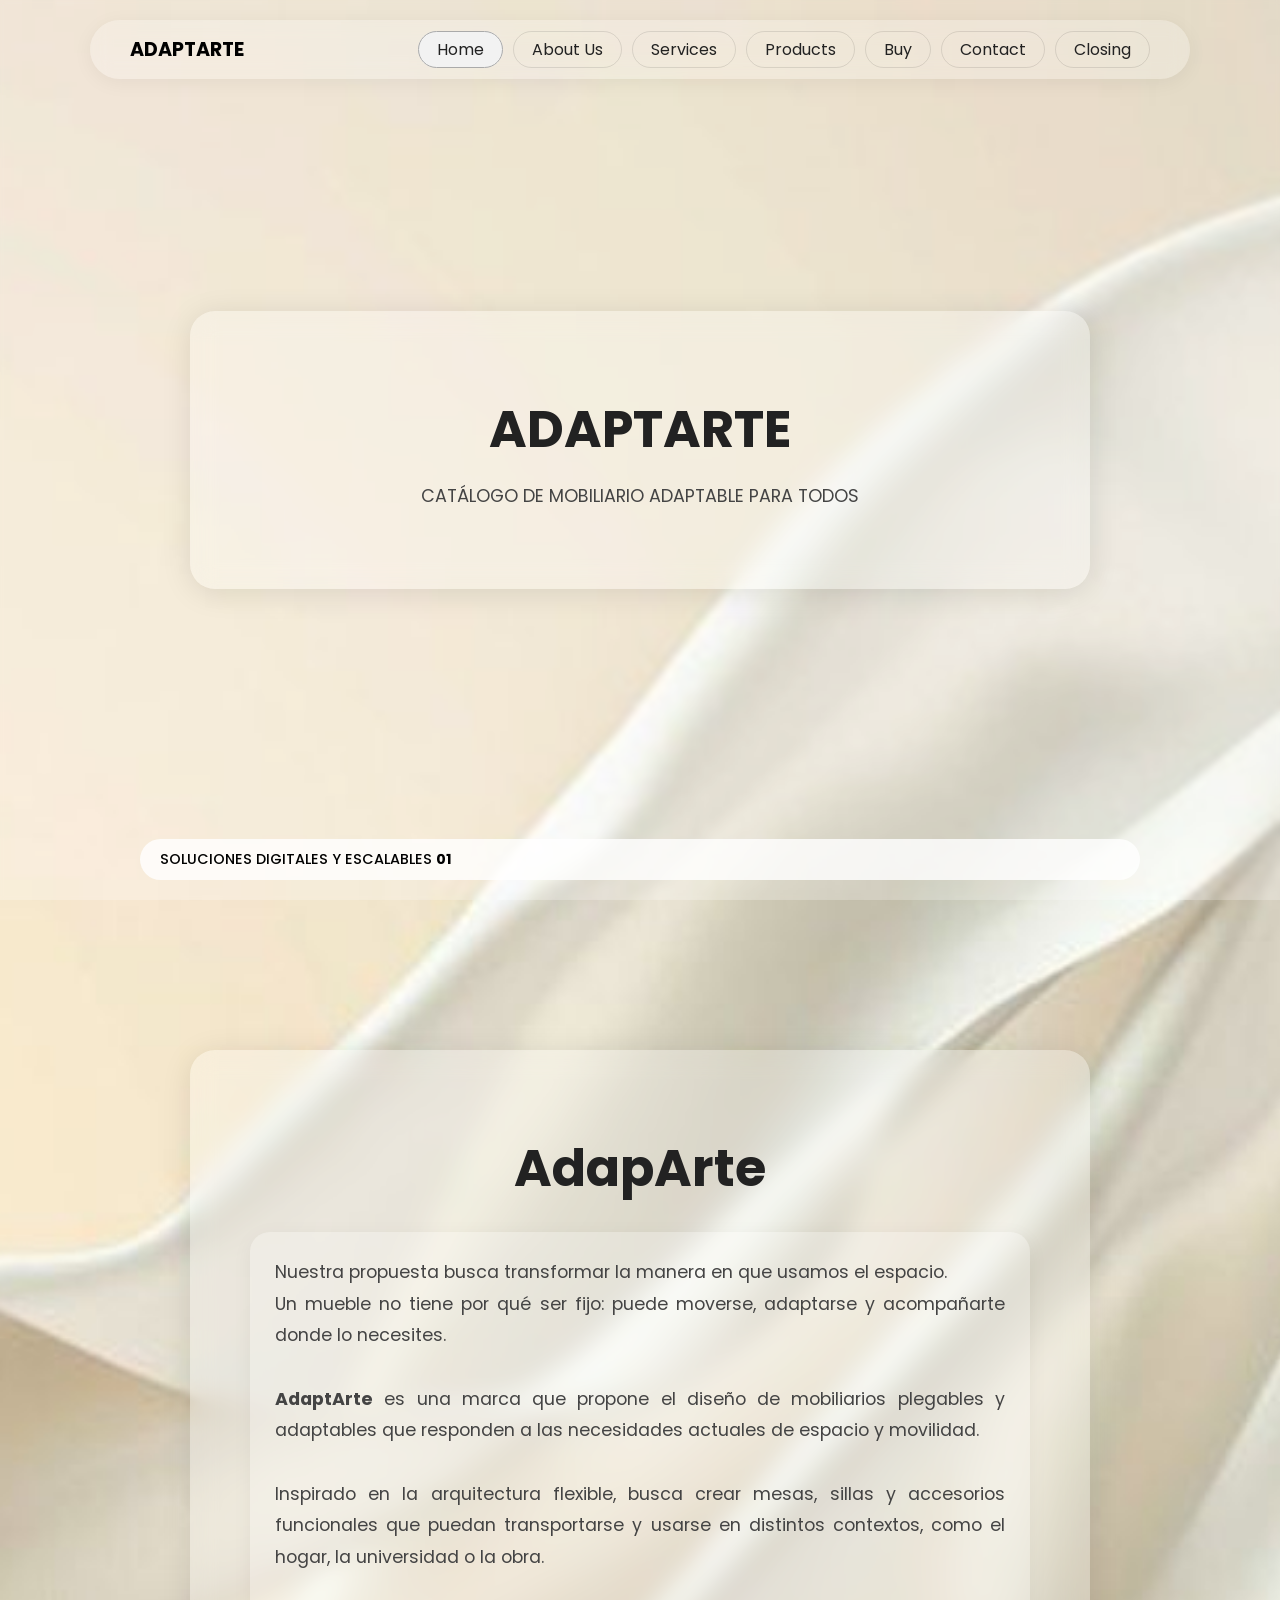
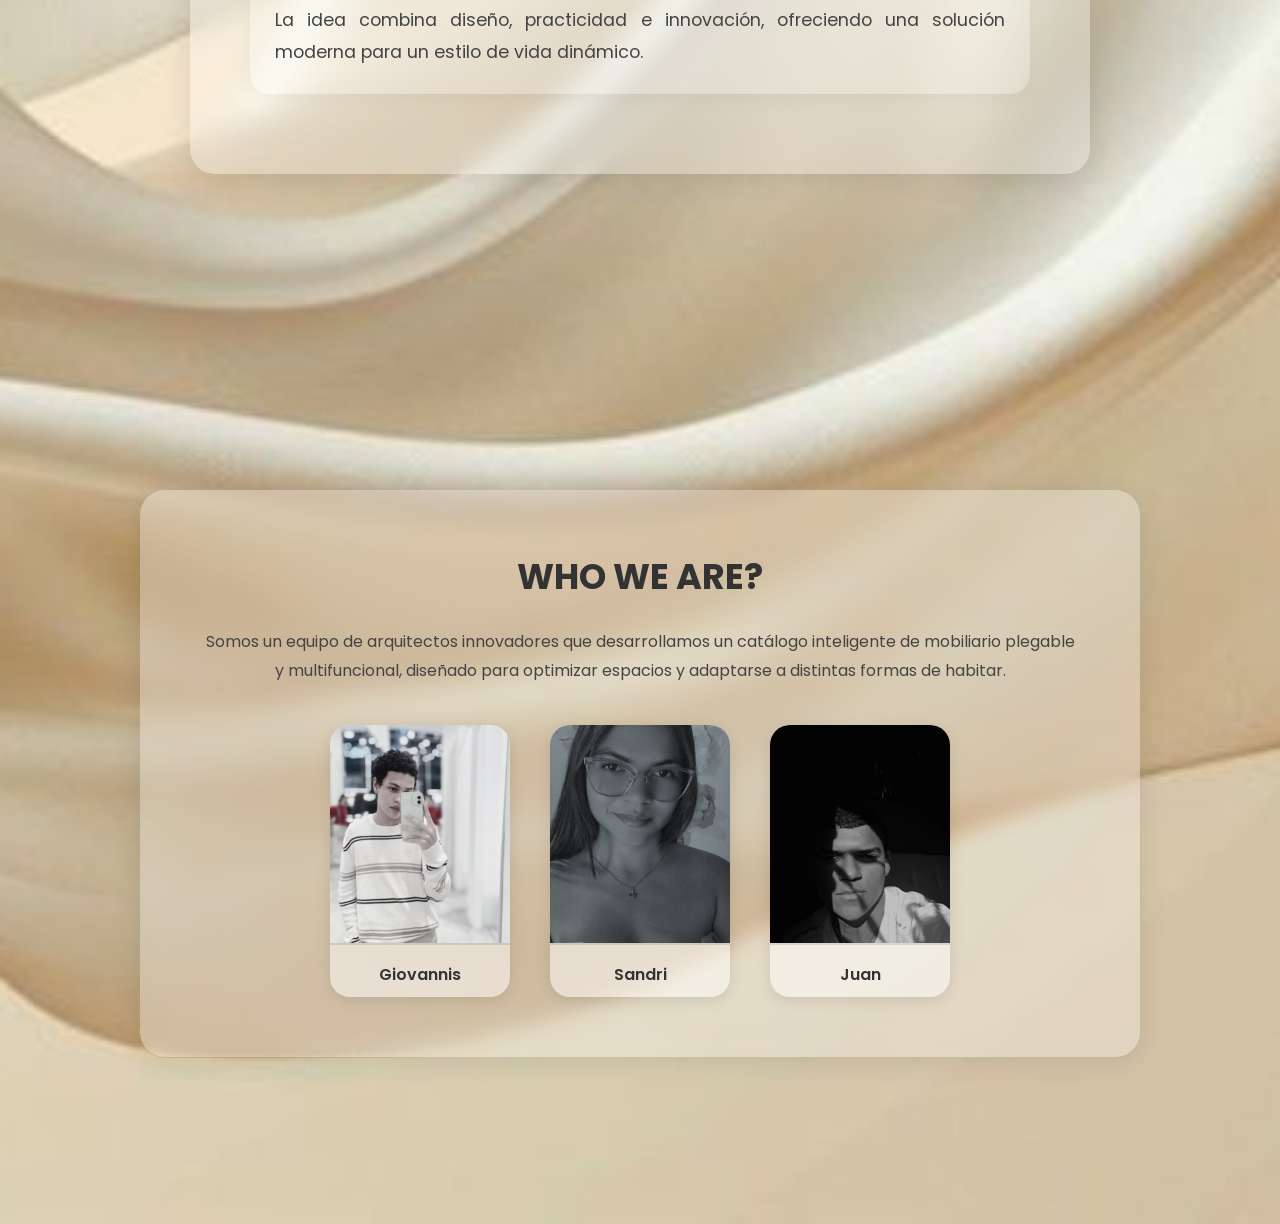
==== index.html @ 30a1c390 "Add files via upload" ====
<!DOCTYPE html>
<html lang="es">
<head>
  <meta charset="UTF-8">
  <meta name="viewport" content="width=device-width, initial-scale=1.0">
  <title>AdaptArte | Catálogo de Mobiliario Adaptable</title>
  <link rel="stylesheet" href="style.css">
</head>
<body>

  <!-- 🔝 NAVBAR -->
  <header class="navbar">
    <div class="logo">ADAPTARTE</div>
    <nav>
      <ul class="nav-links">
        <li><a href="#" class="active">Home</a></li>
        <li><a href="about.html">About Us</a></li>
        <li><a href="services.html">Services</a></li>
        <li><a href="products.html">Products</a></li>
        <li><a href="buy.html">Buy</a></li>
        <li><a href="contact.html">Contact</a></li>
        <li><a href="closing.html">Closing</a></li>
      </ul>
    </nav>
  </header>

  <!-- 🏠 HOME SECTION -->
  <section class="hero">
    <div class="hero-content">
      <h1>ADAPTARTE</h1>
      <p>CATÁLOGO DE MOBILIARIO ADAPTABLE PARA TODOS</p>
    </div>
  </section>

  <!-- 💡 PROPUESTA / DESCRIPCIÓN -->
  <section class="hero hero2">
    <div class="hero-content">
      <h1>AdapArte</h1>
      <p class="subtext">
        Nuestra propuesta busca transformar la manera en que usamos el espacio.<br>
        Un mueble no tiene por qué ser fijo: puede moverse, adaptarse y acompañarte donde lo necesites.<br><br>
        <strong>AdaptArte</strong> es una marca que propone el diseño de mobiliarios plegables y adaptables que responden a las necesidades actuales de espacio y movilidad.<br><br>
        Inspirado en la arquitectura flexible, busca crear mesas, sillas y accesorios funcionales que puedan transportarse y usarse en distintos contextos, como el hogar, la universidad o la obra.<br><br>
        La idea combina diseño, practicidad e innovación, ofreciendo una solución moderna para un estilo de vida dinámico.
      </p>
    </div>
  </section>

  <!-- 🧑‍💼 ABOUT SECTION -->
  <section class="about">
    <div class="about-container">
      <div class="about-text">
        <h2>WHO WE ARE?</h2>
        <p>
          Somos un equipo de arquitectos innovadores que desarrollamos un catálogo inteligente
          de mobiliario plegable y multifuncional, diseñado para optimizar espacios y adaptarse a
          distintas formas de habitar.
        </p>
      </div>

      <div class="about-team">
        <div class="member">
          <img src="giovannis.jpg" alt="Giovannis">
          <span>Giovannis</span>
        </div>
        <div class="member">
          <img src="sandri.jpg" alt="Sandri">
          <span>Sandri</span>
        </div>
        <div class="member">
          <img src="Juan.jpg" alt="Juan">
          <span>Juan</span>
        </div>
      </div>
    </div>
  </section>

  <!-- 🔻 FOOTER -->
  <footer class="footer">
    <p>SOLUCIONES DIGITALES Y ESCALABLES <span>01</span></p>
  </footer>

  <script src="script.js"></script>
</body>
</html>
---- style.css ----
@import url('https://fonts.googleapis.com/css2?family=Poppins:wght@300;400;600;700&display=swap');

* {
  margin: 0;
  padding: 0;
  box-sizing: border-box;
  font-family: 'Poppins', sans-serif;
}

/* --- FONDO GLOBAL --- */
body {
  position: relative;
  min-height: 100vh;
  overflow-x: hidden;
  background: url('fondo.jpg') no-repeat center center/cover;
}

/* --- OVERLAY SUAVE SOBRE EL FONDO --- */
body::before {
  content: "";
  position: fixed;
  top: 0;
  left: 0;
  width: 100%;
  height: 100%;
  background: rgba(255, 255, 255, 0.25);
  backdrop-filter: blur(2px);
  z-index: -1;
}

/* --- NAVBAR FIJA --- */
.navbar {
  position: fixed;
  top: 20px;
  left: 50%;
  transform: translateX(-50%);
  display: flex;
  justify-content: space-between;
  align-items: center;
  background: rgba(255, 255, 255, 0.25);
  backdrop-filter: blur(10px);
  padding: 15px 40px;
  border-radius: 50px;
  box-shadow: 0 4px 20px rgba(0,0,0,0.05);
  width: 90%;
  max-width: 1100px;
  z-index: 1000;
}

.logo {
  font-weight: 700;
  font-size: 1.2rem;
}

.nav-links {
  list-style: none;
  display: flex;
  gap: 10px;
}

.nav-links a {
  text-decoration: none;
  color: #222;
  padding: 6px 18px;
  border-radius: 50px;
  border: 1px solid rgba(0,0,0,0.1);
  transition: 0.3s;
}

.nav-links a:hover,
.nav-links a.active {
  background-color: #f2f2f2;
  border-color: #aaa;
}

/* --- FOOTER FIJO --- */
.footer {
  position: fixed;
  bottom: 20px;
  left: 50%;
  transform: translateX(-50%);
  background: rgba(255, 255, 255, 0.8);
  width: 90%;
  max-width: 1000px;
  padding: 10px 20px;
  border-radius: 50px;
  display: flex;
  justify-content: space-between;
  align-items: center;
  font-weight: 500;
  font-size: 0.9rem;
  z-index: 1000;
}

.footer span {
  font-weight: 700;
}

/* --- HERO SECTION (INICIO) --- */
.hero {
  display: flex;
  justify-content: center;
  align-items: center;
  flex-direction: column;
  min-height: 100vh;
  padding-top: 150px;
  padding-bottom: 150px;
  transition: padding 0.6s ease;
}

.hero.scrolled {
  padding-top: 100px;
  padding-bottom: 80px;
}

.hero-content {
  background: rgba(255, 255, 255, 0.3);
  backdrop-filter: blur(12px);
  border-radius: 25px;
  padding: 80px 60px;
  text-align: center;
  width: 80%;
  max-width: 900px;
  box-shadow: 0 4px 30px rgba(0,0,0,0.1);
  transition: transform 0.6s ease, opacity 0.6s ease;
  opacity: 0;
  transform: translateY(30px);
}

.hero-content.visible {
  opacity: 1;
  transform: translateY(0);
}

.hero-content h1 {
  font-size: 3.2rem;
  color: #222;
  font-weight: 700;
  margin-bottom: 15px;
  transition: font-size 0.6s ease;
}

.hero.scrolled .hero-content h1 {
  font-size: 2.6rem;
}

.hero-content p {
  color: #444;
  font-size: 1.1rem;
}

/* --- TEXTO DE PROPUESTA --- */
.subtext {
  color: #4a4a4a;
  font-weight: 400;
  font-size: 1rem;
  line-height: 1.8;
  margin-top: 25px;
  text-align: justify;
  background: rgba(255, 255, 255, 0.25);
  padding: 25px;
  border-radius: 20px;
  box-shadow: 0 4px 20px rgba(0,0,0,0.05);
  opacity: 0;
  transform: translateY(40px);
  transition: opacity 0.8s ease, transform 0.8s ease;
}

.subtext.visible {
  opacity: 1;
  transform: translateY(0);
}

/* --- ABOUT SECTION --- */
.about {
  min-height: 100vh;
  display: flex;
  justify-content: center;
  align-items: center;
  flex-direction: column;
  padding: 160px 20px;
}

.about-container {
  width: 85%;
  max-width: 1000px;
  background: rgba(255, 255, 255, 0.3);
  backdrop-filter: blur(10px);
  border-radius: 25px;
  padding: 60px;
  box-shadow: 0 4px 30px rgba(0,0,0,0.1);
  text-align: center;
  opacity: 0;
  transform: translateY(40px);
  transition: opacity 0.8s ease, transform 0.8s ease;
}

.about-container.visible {
  opacity: 1;
  transform: translateY(0);
}

.about-text h2 {
  font-size: 2.2rem;
  color: #333;
  font-weight: 700;
  margin-bottom: 25px;
}

.about-text p {
  color: #444;
  line-height: 1.8;
  margin-bottom: 40px;
}

.about-team {
  display: flex;
  justify-content: center;
  gap: 40px;
  flex-wrap: wrap;
}

.member {
  background: rgba(255, 255, 255, 0.5);
  border-radius: 20px;
  overflow: hidden;
  width: 180px;
  box-shadow: 0 4px 15px rgba(0,0,0,0.1);
  transition: transform 0.4s ease;
}

.member:hover {
  transform: translateY(-8px);
}

.member img {
  width: 100%;
  height: 220px;
  object-fit: cover;
  border-bottom: 2px solid rgba(0,0,0,0.1);
}

.member span {
  display: block;
  padding: 10px;
  font-weight: 600;
  color: #333;
}


/* --- MISSION & VISION SECTION --- */
.mission-vision {
  min-height: 100vh;
  display: flex;
  justify-content: center;
  align-items: center;
  padding: 150px 20px;
}

.mission-vision-container {
  background: rgba(255, 255, 255, 0.3);
  backdrop-filter: blur(12px);
  border-radius: 25px;
  padding: 60px 80px;
  width: 90%;
  max-width: 1100px;
  box-shadow: 0 4px 30px rgba(0, 0, 0, 0.1);
  text-align: center;
  animation: fadeInUp 1s ease forwards;
  opacity: 0;
}

.mission-vision-container h2 {
  font-size: 2.5rem;
  color: #333;
  font-weight: 700;
  margin-bottom: 40px;
}

.mission-vision-content {
  display: flex;
  justify-content: space-between;
  align-items: flex-start;
  gap: 50px;
  text-align: left;
}

.mission, .vision {
  flex: 1;
}

.mission h3, .vision h3 {
  font-size: 1.2rem;
  font-weight: 700;
  margin-bottom: 15px;
  color: #222;
}

.mission p, .vision p {
  color: #444;
  font-size: 0.95rem;
  line-height: 1.8;
}

.divider {
  width: 2px;
  background: rgba(0, 0, 0, 0.1);
  border-radius: 2px;
  height: auto;
}

/* Animación suave al cargar */
@keyframes fadeInUp {
  0% {
    transform: translateY(40px);
    opacity: 0;
  }
  100% {
    transform: translateY(0);
    opacity: 1;
  }
}

/* Adaptable para pantallas pequeñas */
@media (max-width: 850px) {
  .mission-vision-content {
    flex-direction: column;
    gap: 30px;
    text-align: center;
  }
  .divider {
    display: none;
  }
}



/* --- SERVICES SECTION --- */
.services {
  min-height: 100vh;
  display: flex;
  justify-content: center;
  align-items: center;
  padding: 150px 20px;
}

.services-container {
  background: rgba(255, 255, 255, 0.3);
  backdrop-filter: blur(12px);
  border-radius: 25px;
  padding: 60px 80px;
  width: 90%;
  max-width: 1100px;
  box-shadow: 0 4px 30px rgba(0, 0, 0, 0.1);
  text-align: center;
  animation: fadeInUp 1s ease forwards;
  opacity: 0;
}

.services-container h2 {
  font-size: 2.5rem;
  color: #333;
  font-weight: 700;
  margin-bottom: 40px;
}

.services-content {
  display: flex;
  flex-direction: column;
  align-items: center;
  gap: 40px;
}

.service {
  width: 80%;
  max-width: 800px;
  background: rgba(255, 255, 255, 0.4);
  padding: 25px 35px;
  border-radius: 20px;
  box-shadow: 0 4px 20px rgba(0,0,0,0.05);
  transition: transform 0.3s ease, box-shadow 0.3s ease;
}

.service:hover {
  transform: translateY(-8px);
  box-shadow: 0 6px 25px rgba(0,0,0,0.08);
}

.service h3 {
  color: #222;
  font-weight: 700;
  font-size: 1.1rem;
  margin-bottom: 10px;
}

.service p {
  color: #444;
  font-size: 0.95rem;
  line-height: 1.8;
}

/* Reutilizamos animación */
@keyframes fadeInUp {
  0% {
    transform: translateY(40px);
    opacity: 0;
  }
  100% {
    transform: translateY(0);
    opacity: 1;
  }
}

/* --- PRODUCTOS / CARRUSEL --- */
.products {
  min-height: 100vh;
  display: flex;
  justify-content: center;
  align-items: center;
  padding: 150px 20px;
}

.products-container {
  background: rgba(255, 255, 255, 0.3);
  backdrop-filter: blur(12px);
  border-radius: 25px;
  padding: 60px 50px;
  width: 90%;
  max-width: 1150px;
  text-align: center;
  box-shadow: 0 4px 30px rgba(0,0,0,0.1);
}

.products-container h2 {
  font-size: 2.4rem;
  font-weight: 700;
  color: #333;
  margin-bottom: 40px;
}

/* --- Carrusel --- */
.carousel {
  position: relative;
  display: flex;
  align-items: center;
  overflow: hidden;
}

.carousel-track {
  display: flex;
  gap: 25px;
  overflow-x: auto;
  scroll-behavior: smooth;
}

.product-card {
  background: rgba(255, 255, 255, 0.4);
  border-radius: 20px;
  box-shadow: 0 4px 20px rgba(0,0,0,0.05);
  padding: 20px;
  min-width: 250px;
  flex: 0 0 250px;
  transition: transform 0.3s ease;
}

.product-card:hover {
  transform: translateY(-8px);
}

.product-card img {
  width: 100%;
  height: 200px;
  object-fit: cover;
  border-radius: 15px;
  margin-bottom: 15px;
}

.product-card h3 {
  font-size: 1.1rem;
  font-weight: 700;
  color: #222;
  margin-bottom: 5px;
}

.product-card .price {
  color: #444;
  font-size: 0.95rem;
}

.product-card .price span {
  text-decoration: line-through;
  margin-left: 8px;
  color: #777;
}

.product-card .btn {
  display: inline-block;
  margin-top: 10px;
  font-size: 0.9rem;
  background: #fff;
  border-radius: 20px;
  padding: 6px 18px;
  text-decoration: none;
  color: #333;
  border: 1px solid #ccc;
  transition: 0.3s;
}

.product-card .btn:hover {
  background: #f2f2f2;
}

.options {
  display: flex;
  justify-content: center;
  gap: 10px;
  margin-top: 10px;
}

.options button {
  border: none;
  background: #fff;
  border-radius: 20px;
  padding: 5px 15px;
  cursor: pointer;
  font-size: 0.8rem;
  transition: 0.3s;
}

.options button:hover {
  background: #f2f2f2;
}

/* Flechas */
.arrow {
  position: absolute;
  top: 50%;
  transform: translateY(-50%);
  background: rgba(255, 255, 255, 0.7);
  border: none;
  font-size: 2rem;
  cursor: pointer;
  border-radius: 50%;
  width: 45px;
  height: 45px;
  transition: 0.3s;
  z-index: 10;
}

.arrow:hover {
  background: rgba(255, 255, 255, 0.9);
}

.left {
  left: -10px;
}

.right {
  right: -10px;
}
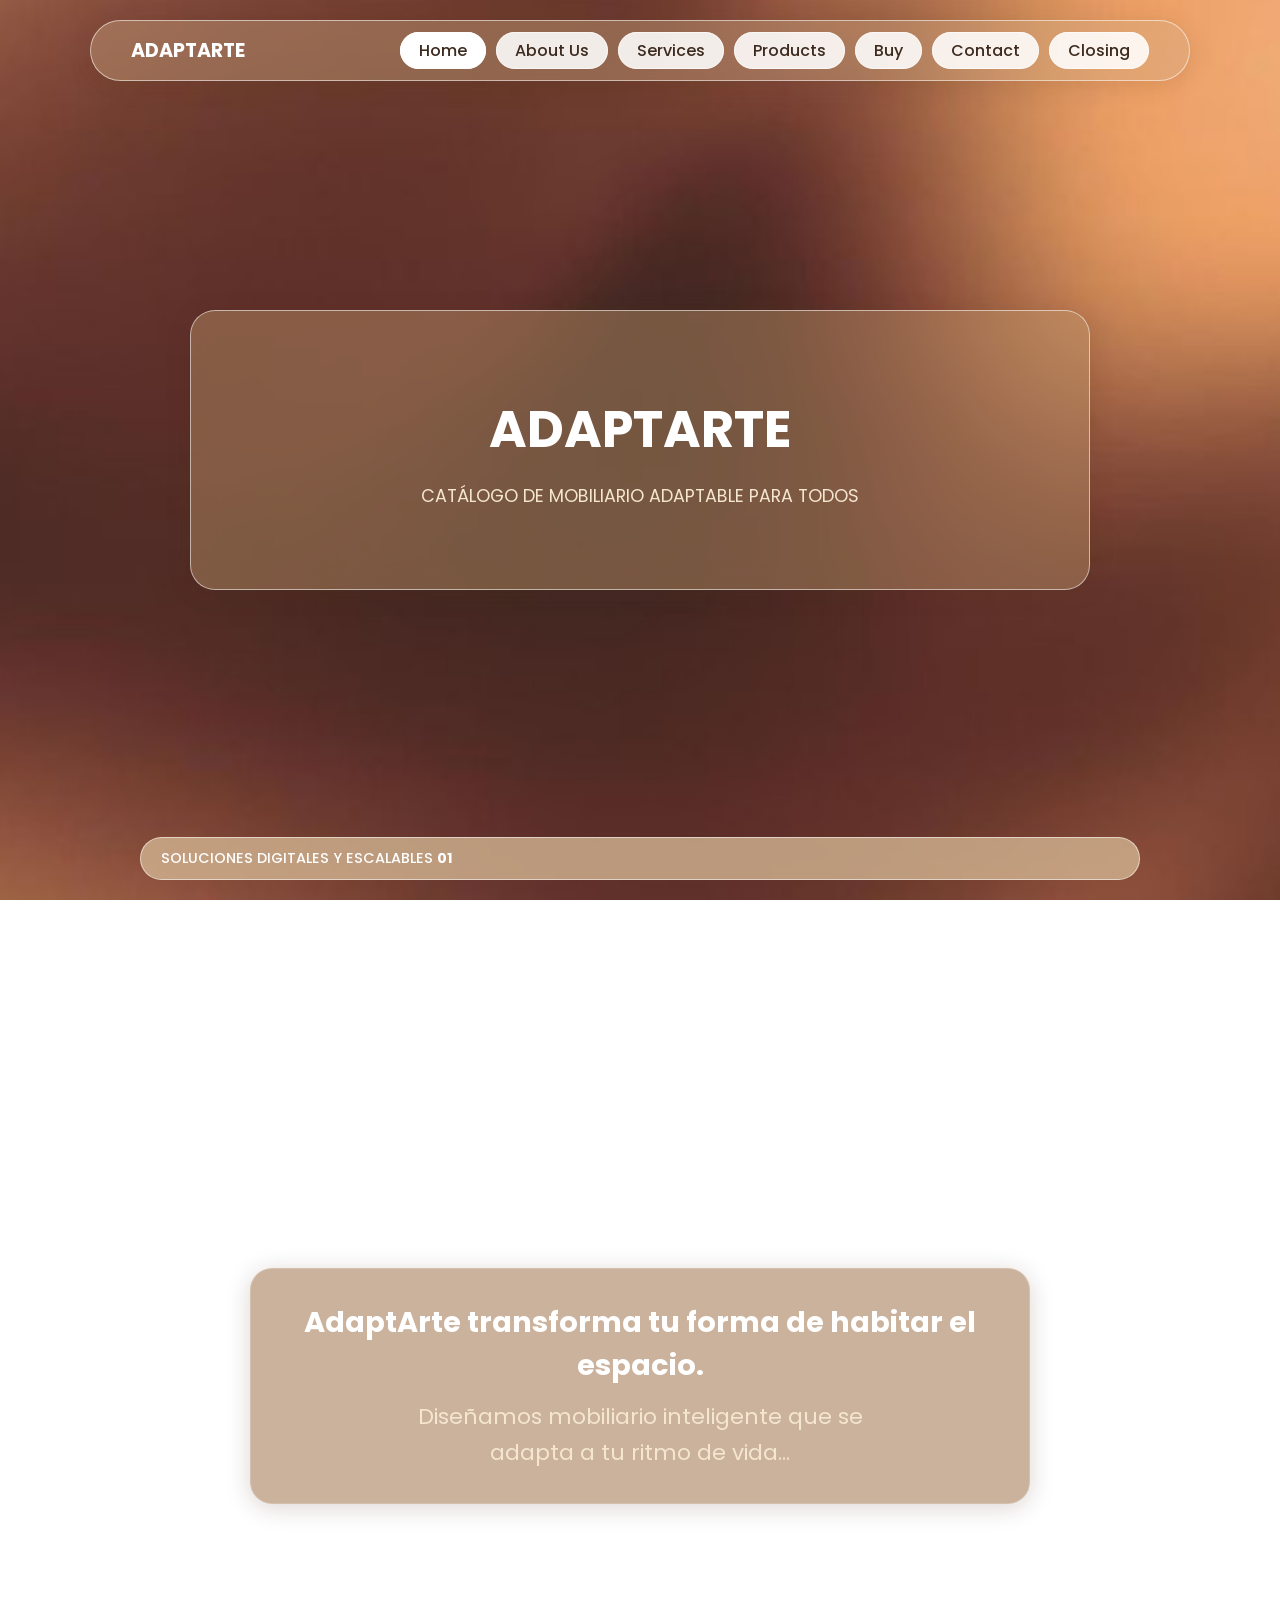
==== commit e144978d: "feat: nueva paleta de colores, carrito, checkout con envío, confirmación dinámica, 6 productos nuevo" ====
--- a/index.html
+++ b/index.html
@@ -1,85 +1,117 @@
-<!DOCTYPE html>
-<html lang="es">
-<head>
-  <meta charset="UTF-8">
-  <meta name="viewport" content="width=device-width, initial-scale=1.0">
-  <title>AdaptArte | Catálogo de Mobiliario Adaptable</title>
-  <link rel="stylesheet" href="style.css">
-</head>
-<body>
-
-  <!-- 🔝 NAVBAR -->
-  <header class="navbar">
-    <div class="logo">ADAPTARTE</div>
-    <nav>
-      <ul class="nav-links">
-        <li><a href="#" class="active">Home</a></li>
-        <li><a href="about.html">About Us</a></li>
-        <li><a href="services.html">Services</a></li>
-        <li><a href="products.html">Products</a></li>
-        <li><a href="buy.html">Buy</a></li>
-        <li><a href="contact.html">Contact</a></li>
-        <li><a href="closing.html">Closing</a></li>
-      </ul>
-    </nav>
-  </header>
-
-  <!-- 🏠 HOME SECTION -->
-  <section class="hero">
-    <div class="hero-content">
-      <h1>ADAPTARTE</h1>
-      <p>CATÁLOGO DE MOBILIARIO ADAPTABLE PARA TODOS</p>
-    </div>
-  </section>
-
-  <!-- 💡 PROPUESTA / DESCRIPCIÓN -->
-  <section class="hero hero2">
-    <div class="hero-content">
-      <h1>AdapArte</h1>
-      <p class="subtext">
-        Nuestra propuesta busca transformar la manera en que usamos el espacio.<br>
-        Un mueble no tiene por qué ser fijo: puede moverse, adaptarse y acompañarte donde lo necesites.<br><br>
-        <strong>AdaptArte</strong> es una marca que propone el diseño de mobiliarios plegables y adaptables que responden a las necesidades actuales de espacio y movilidad.<br><br>
-        Inspirado en la arquitectura flexible, busca crear mesas, sillas y accesorios funcionales que puedan transportarse y usarse en distintos contextos, como el hogar, la universidad o la obra.<br><br>
-        La idea combina diseño, practicidad e innovación, ofreciendo una solución moderna para un estilo de vida dinámico.
-      </p>
-    </div>
-  </section>
-
-  <!-- 🧑‍💼 ABOUT SECTION -->
-  <section class="about">
-    <div class="about-container">
-      <div class="about-text">
-        <h2>WHO WE ARE?</h2>
-        <p>
-          Somos un equipo de arquitectos innovadores que desarrollamos un catálogo inteligente
-          de mobiliario plegable y multifuncional, diseñado para optimizar espacios y adaptarse a
-          distintas formas de habitar.
-        </p>
-      </div>
-
-      <div class="about-team">
-        <div class="member">
-          <img src="giovannis.jpg" alt="Giovannis">
-          <span>Giovannis</span>
-        </div>
-        <div class="member">
-          <img src="sandri.jpg" alt="Sandri">
-          <span>Sandri</span>
-        </div>
-        <div class="member">
-          <img src="Juan.jpg" alt="Juan">
-          <span>Juan</span>
-        </div>
-      </div>
-    </div>
-  </section>
-
-  <!-- 🔻 FOOTER -->
-  <footer class="footer">
-    <p>SOLUCIONES DIGITALES Y ESCALABLES <span>01</span></p>
-  </footer>
-
-  <script src="script.js"></script>
-</body>
-</html>
+<!DOCTYPE html>
+<html lang="es">
+<head>
+  <meta charset="UTF-8">
+  <meta name="viewport" content="width=device-width, initial-scale=1.0">
+  <title>AdaptArte | Catálogo de Mobiliario Adaptable</title>
+  <link rel="stylesheet" href="style.css">
+  <style>
+    /* ------ Sección descriptiva en index ------ */
+    .home-desc-section {
+      min-height: 100vh;
+      padding: 100px 6% 120px;
+      display: flex;
+      flex-direction: column;
+      justify-content: center;
+      gap: 28px;
+    }
+
+    .home-title-row {
+      display: flex;
+      justify-content: space-between;
+      align-items: flex-end;
+      max-width: 780px;
+      margin: 0 auto;
+      width: 100%;
+    }
+
+    .home-title-row h1 {
+      font-size: 4rem;
+      font-weight: 700;
+      color: #ffffff;
+      line-height: 1;
+      letter-spacing: -0.5px;
+    }
+
+    .home-page-num {
+      font-size: 0.9rem;
+      font-weight: 500;
+      color: rgba(255,255,255,0.75);
+      letter-spacing: 0.08em;
+    }
+
+    .home-desc-card {
+      background: rgba(160, 115, 75, 0.55);
+      backdrop-filter: blur(14px);
+      border-radius: 22px;
+      padding: 32px 48px;
+      max-width: 780px;
+      margin: 0 auto;
+      width: 100%;
+      box-shadow: 0 4px 25px rgba(60,30,10,0.18);
+      border: 1px solid rgba(255,255,255,0.18);
+    }
+
+    .home-desc-card .lead {
+      font-size: 1.8rem;
+      font-weight: 700;
+      color: #ffffff;
+      text-align: center;
+      margin-bottom: 12px;
+    }
+
+    .home-desc-card .sub {
+      font-size: 1.35rem;
+      font-weight: 400;
+      color: #f5e6d0;
+      text-align: center;
+      line-height: 1.65;
+    }
+  </style>
+</head>
+<body>
+
+  <!-- NAVBAR -->
+  <header class="navbar">
+    <div class="logo">ADAPTARTE</div>
+    <nav>
+      <ul class="nav-links">
+        <li><a href="#" class="active">Home</a></li>
+        <li><a href="about.html">About Us</a></li>
+        <li><a href="services.html">Services</a></li>
+        <li><a href="products.html">Products</a></li>
+        <li><a href="buy.html">Buy</a></li>
+        <li><a href="contact.html">Contact</a></li>
+        <li><a href="closing.html">Closing</a></li>
+      </ul>
+    </nav>
+  </header>
+
+  <!-- 🏠 HOME SECTION -->
+  <section class="hero">
+    <div class="hero-content">
+      <h1>ADAPTARTE</h1>
+      <p>CATÁLOGO DE MOBILIARIO ADAPTABLE PARA TODOS</p>
+    </div>
+  </section>
+
+  <!-- ✨ DESCRIPCIÓN (antes About Us) -->
+  <section class="home-desc-section">
+    <div class="home-title-row">
+      <h1>AdaptArte</h1>
+      <span class="home-page-num">01</span>
+    </div>
+    <div class="home-desc-card">
+      <p class="lead">AdaptArte transforma tu forma de habitar el espacio.</p>
+      <p class="sub">Diseñamos mobiliario inteligente que se<br>adapta a tu ritmo de vida...</p>
+    </div>
+  </section>
+
+  <!-- FOOTER -->
+  <footer class="footer">
+    <p>SOLUCIONES DIGITALES Y ESCALABLES <span>01</span></p>
+  </footer>
+
+  <script src="script.js"></script>
+</body>
+</html>
--- a/style.css
+++ b/style.css
@@ -1,560 +1,682 @@
-@import url('https://fonts.googleapis.com/css2?family=Poppins:wght@300;400;600;700&display=swap');
-
-* {
-  margin: 0;
-  padding: 0;
-  box-sizing: border-box;
-  font-family: 'Poppins', sans-serif;
-}
-
-/* --- FONDO GLOBAL --- */
-body {
-  position: relative;
-  min-height: 100vh;
-  overflow-x: hidden;
-  background: url('fondo.jpg') no-repeat center center/cover;
-}
-
-/* --- OVERLAY SUAVE SOBRE EL FONDO --- */
-body::before {
-  content: "";
-  position: fixed;
-  top: 0;
-  left: 0;
-  width: 100%;
-  height: 100%;
-  background: rgba(255, 255, 255, 0.25);
-  backdrop-filter: blur(2px);
-  z-index: -1;
-}
-
-/* --- NAVBAR FIJA --- */
-.navbar {
-  position: fixed;
-  top: 20px;
-  left: 50%;
-  transform: translateX(-50%);
-  display: flex;
-  justify-content: space-between;
-  align-items: center;
-  background: rgba(255, 255, 255, 0.25);
-  backdrop-filter: blur(10px);
-  padding: 15px 40px;
-  border-radius: 50px;
-  box-shadow: 0 4px 20px rgba(0,0,0,0.05);
-  width: 90%;
-  max-width: 1100px;
-  z-index: 1000;
-}
-
-.logo {
-  font-weight: 700;
-  font-size: 1.2rem;
-}
-
-.nav-links {
-  list-style: none;
-  display: flex;
-  gap: 10px;
-}
-
-.nav-links a {
-  text-decoration: none;
-  color: #222;
-  padding: 6px 18px;
-  border-radius: 50px;
-  border: 1px solid rgba(0,0,0,0.1);
-  transition: 0.3s;
-}
-
-.nav-links a:hover,
-.nav-links a.active {
-  background-color: #f2f2f2;
-  border-color: #aaa;
-}
-
-/* --- FOOTER FIJO --- */
-.footer {
-  position: fixed;
-  bottom: 20px;
-  left: 50%;
-  transform: translateX(-50%);
-  background: rgba(255, 255, 255, 0.8);
-  width: 90%;
-  max-width: 1000px;
-  padding: 10px 20px;
-  border-radius: 50px;
-  display: flex;
-  justify-content: space-between;
-  align-items: center;
-  font-weight: 500;
-  font-size: 0.9rem;
-  z-index: 1000;
-}
-
-.footer span {
-  font-weight: 700;
-}
-
-/* --- HERO SECTION (INICIO) --- */
-.hero {
-  display: flex;
-  justify-content: center;
-  align-items: center;
-  flex-direction: column;
-  min-height: 100vh;
-  padding-top: 150px;
-  padding-bottom: 150px;
-  transition: padding 0.6s ease;
-}
-
-.hero.scrolled {
-  padding-top: 100px;
-  padding-bottom: 80px;
-}
-
-.hero-content {
-  background: rgba(255, 255, 255, 0.3);
-  backdrop-filter: blur(12px);
-  border-radius: 25px;
-  padding: 80px 60px;
-  text-align: center;
-  width: 80%;
-  max-width: 900px;
-  box-shadow: 0 4px 30px rgba(0,0,0,0.1);
-  transition: transform 0.6s ease, opacity 0.6s ease;
-  opacity: 0;
-  transform: translateY(30px);
-}
-
-.hero-content.visible {
-  opacity: 1;
-  transform: translateY(0);
-}
-
-.hero-content h1 {
-  font-size: 3.2rem;
-  color: #222;
-  font-weight: 700;
-  margin-bottom: 15px;
-  transition: font-size 0.6s ease;
-}
-
-.hero.scrolled .hero-content h1 {
-  font-size: 2.6rem;
-}
-
-.hero-content p {
-  color: #444;
-  font-size: 1.1rem;
-}
-
-/* --- TEXTO DE PROPUESTA --- */
-.subtext {
-  color: #4a4a4a;
-  font-weight: 400;
-  font-size: 1rem;
-  line-height: 1.8;
-  margin-top: 25px;
-  text-align: justify;
-  background: rgba(255, 255, 255, 0.25);
-  padding: 25px;
-  border-radius: 20px;
-  box-shadow: 0 4px 20px rgba(0,0,0,0.05);
-  opacity: 0;
-  transform: translateY(40px);
-  transition: opacity 0.8s ease, transform 0.8s ease;
-}
-
-.subtext.visible {
-  opacity: 1;
-  transform: translateY(0);
-}
-
-/* --- ABOUT SECTION --- */
-.about {
-  min-height: 100vh;
-  display: flex;
-  justify-content: center;
-  align-items: center;
-  flex-direction: column;
-  padding: 160px 20px;
-}
-
-.about-container {
-  width: 85%;
-  max-width: 1000px;
-  background: rgba(255, 255, 255, 0.3);
-  backdrop-filter: blur(10px);
-  border-radius: 25px;
-  padding: 60px;
-  box-shadow: 0 4px 30px rgba(0,0,0,0.1);
-  text-align: center;
-  opacity: 0;
-  transform: translateY(40px);
-  transition: opacity 0.8s ease, transform 0.8s ease;
-}
-
-.about-container.visible {
-  opacity: 1;
-  transform: translateY(0);
-}
-
-.about-text h2 {
-  font-size: 2.2rem;
-  color: #333;
-  font-weight: 700;
-  margin-bottom: 25px;
-}
-
-.about-text p {
-  color: #444;
-  line-height: 1.8;
-  margin-bottom: 40px;
-}
-
-.about-team {
-  display: flex;
-  justify-content: center;
-  gap: 40px;
-  flex-wrap: wrap;
-}
-
-.member {
-  background: rgba(255, 255, 255, 0.5);
-  border-radius: 20px;
-  overflow: hidden;
-  width: 180px;
-  box-shadow: 0 4px 15px rgba(0,0,0,0.1);
-  transition: transform 0.4s ease;
-}
-
-.member:hover {
-  transform: translateY(-8px);
-}
-
-.member img {
-  width: 100%;
-  height: 220px;
-  object-fit: cover;
-  border-bottom: 2px solid rgba(0,0,0,0.1);
-}
-
-.member span {
-  display: block;
-  padding: 10px;
-  font-weight: 600;
-  color: #333;
-}
-
-
-/* --- MISSION & VISION SECTION --- */
-.mission-vision {
-  min-height: 100vh;
-  display: flex;
-  justify-content: center;
-  align-items: center;
-  padding: 150px 20px;
-}
-
-.mission-vision-container {
-  background: rgba(255, 255, 255, 0.3);
-  backdrop-filter: blur(12px);
-  border-radius: 25px;
-  padding: 60px 80px;
-  width: 90%;
-  max-width: 1100px;
-  box-shadow: 0 4px 30px rgba(0, 0, 0, 0.1);
-  text-align: center;
-  animation: fadeInUp 1s ease forwards;
-  opacity: 0;
-}
-
-.mission-vision-container h2 {
-  font-size: 2.5rem;
-  color: #333;
-  font-weight: 700;
-  margin-bottom: 40px;
-}
-
-.mission-vision-content {
-  display: flex;
-  justify-content: space-between;
-  align-items: flex-start;
-  gap: 50px;
-  text-align: left;
-}
-
-.mission, .vision {
-  flex: 1;
-}
-
-.mission h3, .vision h3 {
-  font-size: 1.2rem;
-  font-weight: 700;
-  margin-bottom: 15px;
-  color: #222;
-}
-
-.mission p, .vision p {
-  color: #444;
-  font-size: 0.95rem;
-  line-height: 1.8;
-}
-
-.divider {
-  width: 2px;
-  background: rgba(0, 0, 0, 0.1);
-  border-radius: 2px;
-  height: auto;
-}
-
-/* Animación suave al cargar */
-@keyframes fadeInUp {
-  0% {
-    transform: translateY(40px);
-    opacity: 0;
-  }
-  100% {
-    transform: translateY(0);
-    opacity: 1;
-  }
-}
-
-/* Adaptable para pantallas pequeñas */
-@media (max-width: 850px) {
-  .mission-vision-content {
-    flex-direction: column;
-    gap: 30px;
-    text-align: center;
-  }
-  .divider {
-    display: none;
-  }
-}
-
-
-
-/* --- SERVICES SECTION --- */
-.services {
-  min-height: 100vh;
-  display: flex;
-  justify-content: center;
-  align-items: center;
-  padding: 150px 20px;
-}
-
-.services-container {
-  background: rgba(255, 255, 255, 0.3);
-  backdrop-filter: blur(12px);
-  border-radius: 25px;
-  padding: 60px 80px;
-  width: 90%;
-  max-width: 1100px;
-  box-shadow: 0 4px 30px rgba(0, 0, 0, 0.1);
-  text-align: center;
-  animation: fadeInUp 1s ease forwards;
-  opacity: 0;
-}
-
-.services-container h2 {
-  font-size: 2.5rem;
-  color: #333;
-  font-weight: 700;
-  margin-bottom: 40px;
-}
-
-.services-content {
-  display: flex;
-  flex-direction: column;
-  align-items: center;
-  gap: 40px;
-}
-
-.service {
-  width: 80%;
-  max-width: 800px;
-  background: rgba(255, 255, 255, 0.4);
-  padding: 25px 35px;
-  border-radius: 20px;
-  box-shadow: 0 4px 20px rgba(0,0,0,0.05);
-  transition: transform 0.3s ease, box-shadow 0.3s ease;
-}
-
-.service:hover {
-  transform: translateY(-8px);
-  box-shadow: 0 6px 25px rgba(0,0,0,0.08);
-}
-
-.service h3 {
-  color: #222;
-  font-weight: 700;
-  font-size: 1.1rem;
-  margin-bottom: 10px;
-}
-
-.service p {
-  color: #444;
-  font-size: 0.95rem;
-  line-height: 1.8;
-}
-
-/* Reutilizamos animación */
-@keyframes fadeInUp {
-  0% {
-    transform: translateY(40px);
-    opacity: 0;
-  }
-  100% {
-    transform: translateY(0);
-    opacity: 1;
-  }
-}
-
-/* --- PRODUCTOS / CARRUSEL --- */
-.products {
-  min-height: 100vh;
-  display: flex;
-  justify-content: center;
-  align-items: center;
-  padding: 150px 20px;
-}
-
-.products-container {
-  background: rgba(255, 255, 255, 0.3);
-  backdrop-filter: blur(12px);
-  border-radius: 25px;
-  padding: 60px 50px;
-  width: 90%;
-  max-width: 1150px;
-  text-align: center;
-  box-shadow: 0 4px 30px rgba(0,0,0,0.1);
-}
-
-.products-container h2 {
-  font-size: 2.4rem;
-  font-weight: 700;
-  color: #333;
-  margin-bottom: 40px;
-}
-
-/* --- Carrusel --- */
-.carousel {
-  position: relative;
-  display: flex;
-  align-items: center;
-  overflow: hidden;
-}
-
-.carousel-track {
-  display: flex;
-  gap: 25px;
-  overflow-x: auto;
-  scroll-behavior: smooth;
-}
-
-.product-card {
-  background: rgba(255, 255, 255, 0.4);
-  border-radius: 20px;
-  box-shadow: 0 4px 20px rgba(0,0,0,0.05);
-  padding: 20px;
-  min-width: 250px;
-  flex: 0 0 250px;
-  transition: transform 0.3s ease;
-}
-
-.product-card:hover {
-  transform: translateY(-8px);
-}
-
-.product-card img {
-  width: 100%;
-  height: 200px;
-  object-fit: cover;
-  border-radius: 15px;
-  margin-bottom: 15px;
-}
-
-.product-card h3 {
-  font-size: 1.1rem;
-  font-weight: 700;
-  color: #222;
-  margin-bottom: 5px;
-}
-
-.product-card .price {
-  color: #444;
-  font-size: 0.95rem;
-}
-
-.product-card .price span {
-  text-decoration: line-through;
-  margin-left: 8px;
-  color: #777;
-}
-
-.product-card .btn {
-  display: inline-block;
-  margin-top: 10px;
-  font-size: 0.9rem;
-  background: #fff;
-  border-radius: 20px;
-  padding: 6px 18px;
-  text-decoration: none;
-  color: #333;
-  border: 1px solid #ccc;
-  transition: 0.3s;
-}
-
-.product-card .btn:hover {
-  background: #f2f2f2;
-}
-
-.options {
-  display: flex;
-  justify-content: center;
-  gap: 10px;
-  margin-top: 10px;
-}
-
-.options button {
-  border: none;
-  background: #fff;
-  border-radius: 20px;
-  padding: 5px 15px;
-  cursor: pointer;
-  font-size: 0.8rem;
-  transition: 0.3s;
-}
-
-.options button:hover {
-  background: #f2f2f2;
-}
-
-/* Flechas */
-.arrow {
-  position: absolute;
-  top: 50%;
-  transform: translateY(-50%);
-  background: rgba(255, 255, 255, 0.7);
-  border: none;
-  font-size: 2rem;
-  cursor: pointer;
-  border-radius: 50%;
-  width: 45px;
-  height: 45px;
-  transition: 0.3s;
-  z-index: 10;
-}
-
-.arrow:hover {
-  background: rgba(255, 255, 255, 0.9);
-}
-
-.left {
-  left: -10px;
-}
-
-.right {
-  right: -10px;
-}
+@import url('https://fonts.googleapis.com/css2?family=Poppins:wght@300;400;600;700&display=swap');
+
+/* === VARIABLES DE PALETA === */
+:root {
+  --text-primary:   #ffffff;
+  --text-secondary: #f5e6d0;
+  --text-light:     #e8cdb0;
+  --bg-card:        rgba(195, 155, 110, 0.42);
+  --bg-card-hover:  rgba(180, 140, 95, 0.55);
+  --bg-navbar:      rgba(210, 175, 135, 0.38);
+  --bg-footer:      rgba(210, 180, 145, 0.80);
+  --border-color:   rgba(255, 255, 255, 0.55);
+  --border-hover:   rgba(255, 255, 255, 0.90);
+  --btn-active-bg:  rgba(255, 255, 255, 0.92);
+  --btn-hover:      rgba(255, 255, 255, 1.00);
+  --shadow:         0 4px 25px rgba(80, 45, 15, 0.15);
+}
+
+* {
+  margin: 0;
+  padding: 0;
+  box-sizing: border-box;
+  font-family: 'Poppins', sans-serif;
+}
+
+/* --- FONDO GLOBAL (foto tal cual, sin overlay) --- */
+body {
+  position: relative;
+  min-height: 100vh;
+  overflow-x: hidden;
+  background: url('./Media/FONDONUEVO.jpg') no-repeat center center fixed;
+  background-size: cover;
+}
+
+/* --- NAVBAR FIJA --- */
+.navbar {
+  position: fixed;
+  top: 20px;
+  left: 50%;
+  transform: translateX(-50%);
+  display: flex;
+  justify-content: space-between;
+  align-items: center;
+  background: var(--bg-navbar);
+  backdrop-filter: blur(10px);
+  padding: 15px 40px;
+  border-radius: 50px;
+  box-shadow: var(--shadow);
+  width: 90%;
+  max-width: 1100px;
+  z-index: 1000;
+  border: 1px solid var(--border-color);
+}
+
+.logo {
+  font-weight: 700;
+  font-size: 1.2rem;
+  color: var(--text-primary);
+}
+
+.nav-links {
+  list-style: none;
+  display: flex;
+  gap: 10px;
+}
+
+.nav-links a {
+  text-decoration: none;
+  color: var(--text-primary);
+  padding: 6px 18px;
+  border-radius: 50px;
+  border: 1px solid rgba(255,255,255,0.6);
+  background: rgba(255, 255, 255, 0.88);
+  color: #3d2b1f;
+  transition: 0.3s;
+  font-weight: 500;
+}
+
+.nav-links a:hover,
+.nav-links a.active {
+  background: #ffffff;
+  border-color: #ffffff;
+  color: #3d2b1f;
+}
+
+/* --- FOOTER FIJO --- */
+.footer {
+  position: fixed;
+  bottom: 20px;
+  left: 50%;
+  transform: translateX(-50%);
+  background: var(--bg-footer);
+  width: 90%;
+  max-width: 1000px;
+  padding: 10px 20px;
+  border-radius: 50px;
+  display: flex;
+  justify-content: space-between;
+  align-items: center;
+  font-weight: 500;
+  font-size: 0.9rem;
+  z-index: 1000;
+  color: var(--text-primary);
+  border: 1px solid var(--border-color);
+}
+
+.footer span {
+  font-weight: 700;
+  color: var(--text-primary);
+}
+
+/* --- HERO SECTION --- */
+.hero {
+  display: flex;
+  justify-content: center;
+  align-items: center;
+  flex-direction: column;
+  min-height: 100vh;
+  padding-top: 150px;
+  padding-bottom: 150px;
+  transition: padding 0.6s ease;
+}
+
+.hero.scrolled {
+  padding-top: 100px;
+  padding-bottom: 80px;
+}
+
+.hero-content {
+  background: var(--bg-card);
+  backdrop-filter: blur(12px);
+  border-radius: 25px;
+  padding: 80px 60px;
+  text-align: center;
+  width: 80%;
+  max-width: 900px;
+  box-shadow: var(--shadow);
+  border: 1px solid var(--border-color);
+  transition: transform 0.6s ease, opacity 0.6s ease;
+  opacity: 0;
+  transform: translateY(30px);
+}
+
+.hero-content.visible {
+  opacity: 1;
+  transform: translateY(0);
+}
+
+.hero-content h1 {
+  font-size: 3.2rem;
+  color: var(--text-primary);
+  font-weight: 700;
+  margin-bottom: 15px;
+  transition: font-size 0.6s ease;
+}
+
+.hero.scrolled .hero-content h1 {
+  font-size: 2.6rem;
+}
+
+.hero-content p {
+  color: var(--text-secondary);
+  font-size: 1.1rem;
+}
+
+/* --- TEXTO DE PROPUESTA --- */
+.subtext {
+  color: var(--text-secondary);
+  font-weight: 400;
+  font-size: 1rem;
+  line-height: 1.8;
+  margin-top: 25px;
+  text-align: justify;
+  background: rgba(195, 155, 110, 0.25);
+  padding: 25px;
+  border-radius: 20px;
+  box-shadow: var(--shadow);
+  opacity: 0;
+  transform: translateY(40px);
+  transition: opacity 0.8s ease, transform 0.8s ease;
+}
+
+.subtext.visible {
+  opacity: 1;
+  transform: translateY(0);
+}
+
+/* --- ABOUT SECTION --- */
+.about {
+  min-height: 100vh;
+  display: flex;
+  justify-content: center;
+  align-items: center;
+  flex-direction: column;
+  padding: 160px 20px;
+}
+
+.about-container {
+  width: 85%;
+  max-width: 1000px;
+  background: var(--bg-card);
+  backdrop-filter: blur(10px);
+  border-radius: 25px;
+  padding: 60px;
+  box-shadow: var(--shadow);
+  border: 1px solid var(--border-color);
+  text-align: center;
+  opacity: 0;
+  transform: translateY(40px);
+  transition: opacity 0.8s ease, transform 0.8s ease;
+}
+
+.about-container.visible {
+  opacity: 1;
+  transform: translateY(0);
+}
+
+.about-text h2 {
+  font-size: 2.2rem;
+  color: var(--text-primary);
+  font-weight: 700;
+  margin-bottom: 25px;
+}
+
+.about-text p {
+  color: var(--text-secondary);
+  line-height: 1.8;
+  margin-bottom: 40px;
+}
+
+.about-team {
+  display: flex;
+  justify-content: center;
+  gap: 40px;
+  flex-wrap: wrap;
+}
+
+.member {
+  background: rgba(195, 155, 110, 0.45);
+  border-radius: 20px;
+  overflow: hidden;
+  width: 180px;
+  box-shadow: var(--shadow);
+  transition: transform 0.4s ease;
+  border: 1px solid var(--border-color);
+}
+
+.member:hover {
+  transform: translateY(-8px);
+}
+
+.member img {
+  width: 100%;
+  height: 220px;
+  object-fit: cover;
+  border-bottom: 2px solid var(--border-color);
+}
+
+.member span {
+  display: block;
+  padding: 10px;
+  font-weight: 600;
+  color: var(--text-primary);
+}
+
+/* --- MISSION & VISION / ABOUT US SECTION --- */
+.mission-vision {
+  min-height: 100vh;
+  display: flex;
+  justify-content: center;
+  align-items: center;
+  padding: 150px 20px;
+}
+
+.mission-vision-container {
+  background: var(--bg-card);
+  backdrop-filter: blur(12px);
+  border-radius: 25px;
+  padding: 60px 80px;
+  width: 90%;
+  max-width: 1100px;
+  box-shadow: var(--shadow);
+  border: 1px solid var(--border-color);
+  text-align: center;
+  animation: fadeInUp 1s ease forwards;
+  opacity: 0;
+}
+
+.mission-vision-container h2 {
+  font-size: 2.5rem;
+  color: var(--text-primary);
+  font-weight: 700;
+  margin-bottom: 40px;
+}
+
+.mission-vision-content {
+  display: flex;
+  justify-content: space-between;
+  align-items: flex-start;
+  gap: 50px;
+  text-align: left;
+}
+
+.mission, .vision {
+  flex: 1;
+}
+
+.mission h3, .vision h3 {
+  font-size: 1.2rem;
+  font-weight: 700;
+  margin-bottom: 15px;
+  color: var(--text-primary);
+}
+
+.mission p, .vision p {
+  color: var(--text-secondary);
+  font-size: 0.95rem;
+  line-height: 1.8;
+}
+
+.divider {
+  width: 2px;
+  background: var(--border-color);
+  border-radius: 2px;
+  height: auto;
+}
+
+@keyframes fadeInUp {
+  0%   { transform: translateY(40px); opacity: 0; }
+  100% { transform: translateY(0);    opacity: 1; }
+}
+
+@media (max-width: 850px) {
+  .mission-vision-content {
+    flex-direction: column;
+    gap: 30px;
+    text-align: center;
+  }
+  .divider { display: none; }
+}
+
+/* --- SERVICES SECTION --- */
+.services {
+  min-height: 100vh;
+  display: flex;
+  justify-content: center;
+  align-items: center;
+  padding: 150px 20px;
+}
+
+.services-container {
+  background: var(--bg-card);
+  backdrop-filter: blur(12px);
+  border-radius: 25px;
+  padding: 60px 80px;
+  width: 90%;
+  max-width: 1100px;
+  box-shadow: var(--shadow);
+  border: 1px solid var(--border-color);
+  text-align: center;
+  animation: fadeInUp 1s ease forwards;
+  opacity: 0;
+}
+
+.services-container h2 {
+  font-size: 2.5rem;
+  color: var(--text-primary);
+  font-weight: 700;
+  margin-bottom: 40px;
+}
+
+.services-content {
+  display: flex;
+  flex-direction: column;
+  align-items: center;
+  gap: 40px;
+}
+
+.service {
+  width: 80%;
+  max-width: 800px;
+  background: rgba(195, 155, 110, 0.35);
+  padding: 25px 35px;
+  border-radius: 20px;
+  box-shadow: var(--shadow);
+  border: 1px solid var(--border-color);
+  transition: transform 0.3s ease, box-shadow 0.3s ease;
+}
+
+.service:hover {
+  transform: translateY(-8px);
+  box-shadow: 0 6px 25px rgba(80,45,15,0.2);
+}
+
+.service h3 {
+  color: var(--text-primary);
+  font-weight: 700;
+  font-size: 1.1rem;
+  margin-bottom: 10px;
+}
+
+.service p {
+  color: var(--text-secondary);
+  font-size: 0.95rem;
+  line-height: 1.8;
+}
+
+/* --- PRODUCTOS / CARRUSEL --- */
+.products {
+  min-height: 100vh;
+  display: flex;
+  justify-content: center;
+  align-items: center;
+  padding: 150px 20px;
+}
+
+.products-container {
+  background: var(--bg-card);
+  backdrop-filter: blur(12px);
+  border-radius: 25px;
+  padding: 60px 50px;
+  width: 90%;
+  max-width: 1150px;
+  text-align: center;
+  box-shadow: var(--shadow);
+  border: 1px solid var(--border-color);
+}
+
+.products-container h2 {
+  font-size: 2.4rem;
+  font-weight: 700;
+  color: var(--text-primary);
+  margin-bottom: 40px;
+}
+
+/* --- Carrusel --- */
+.carousel {
+  position: relative;
+  display: flex;
+  align-items: center;
+  overflow: hidden;
+}
+
+.carousel-track {
+  display: flex;
+  gap: 25px;
+  overflow-x: auto;
+  scroll-behavior: smooth;
+}
+
+.product-card {
+  background: rgba(195, 155, 110, 0.38);
+  border-radius: 20px;
+  box-shadow: var(--shadow);
+  border: 1px solid var(--border-color);
+  padding: 20px;
+  min-width: 250px;
+  flex: 0 0 250px;
+  transition: transform 0.3s ease;
+}
+
+.product-card:hover {
+  transform: translateY(-8px);
+}
+
+.product-card img {
+  width: 100%;
+  height: 200px;
+  object-fit: cover;
+  border-radius: 15px;
+  margin-bottom: 15px;
+}
+
+.product-card h3 {
+  font-size: 1.1rem;
+  font-weight: 700;
+  color: var(--text-primary);
+  margin-bottom: 5px;
+}
+
+.product-card .price {
+  color: var(--text-secondary);
+  font-size: 0.95rem;
+}
+
+.product-card .price span {
+  text-decoration: line-through;
+  margin-left: 8px;
+  color: var(--text-light);
+}
+
+.product-card .btn {
+  display: inline-block;
+  margin-top: 10px;
+  font-size: 0.9rem;
+  background: rgba(195, 155, 110, 0.4);
+  border-radius: 20px;
+  padding: 6px 18px;
+  text-decoration: none;
+  color: var(--text-primary);
+  border: 1px solid var(--border-color);
+  transition: 0.3s;
+}
+
+.product-card .btn:hover {
+  background: var(--btn-active-bg);
+  border-color: var(--border-hover);
+}
+
+.options {
+  display: flex;
+  justify-content: center;
+  gap: 10px;
+  margin-top: 10px;
+}
+
+.options button {
+  border: 1px solid var(--border-color);
+  background: rgba(195, 155, 110, 0.3);
+  border-radius: 20px;
+  padding: 5px 15px;
+  cursor: pointer;
+  font-size: 0.8rem;
+  color: var(--text-primary);
+  transition: 0.3s;
+}
+
+.options button:hover {
+  background: var(--btn-active-bg);
+}
+
+/* Flechas */
+.arrow {
+  position: absolute;
+  top: 50%;
+  transform: translateY(-50%);
+  background: rgba(195, 155, 110, 0.65);
+  border: none;
+  font-size: 2rem;
+  cursor: pointer;
+  border-radius: 50%;
+  width: 45px;
+  height: 45px;
+  transition: 0.3s;
+  z-index: 10;
+  color: var(--text-primary);
+}
+
+.arrow:hover {
+  background: var(--btn-active-bg);
+}
+
+.left  { left:  -10px; }
+.right { right: -10px; }
+
+/* --- CONTACT SECTION --- */
+.contact-section {
+  display: flex;
+  justify-content: center;
+  align-items: center;
+  min-height: 100vh;
+  padding: 150px 20px 60px;
+}
+
+.contact-card {
+  background: var(--bg-card);
+  backdrop-filter: blur(15px);
+  border-radius: 30px;
+  display: flex;
+  align-items: center;
+  justify-content: space-between;
+  padding: 40px;
+  width: 90%;
+  max-width: 1100px;
+  box-shadow: var(--shadow);
+  border: 1px solid var(--border-color);
+  flex-wrap: wrap;
+  transition: transform 0.3s ease, box-shadow 0.3s ease;
+}
+
+.contact-card:hover {
+  transform: scale(1.01);
+  box-shadow: 0 8px 25px rgba(80,45,15,0.2);
+}
+
+.contact-info { flex: 1; min-width: 280px; }
+
+.contact-info h1 {
+  font-size: 2.2rem;
+  font-weight: 700;
+  margin-bottom: 10px;
+  color: var(--text-primary);
+}
+
+.contact-info h3 {
+  font-weight: 600;
+  margin-bottom: 20px;
+  color: var(--text-secondary);
+}
+
+.contact-info p {
+  margin: 10px 0;
+  font-size: 0.95rem;
+  display: flex;
+  align-items: center;
+  gap: 10px;
+  color: var(--text-secondary);
+}
+
+.contact-info span { font-size: 1.2rem; }
+
+.contact-image {
+  flex: 1;
+  display: flex;
+  justify-content: center;
+}
+
+.contact-image img {
+  width: 100%;
+  max-width: 450px;
+  border-radius: 25px;
+  object-fit: cover;
+}
+
+@media (max-width: 768px) {
+  .contact-card { flex-direction: column; text-align: center; }
+  .contact-image { margin-top: 20px; }
+}
+
+/* --- CLOSING SECTION --- */
+.closing {
+  display: flex;
+  justify-content: center;
+  align-items: center;
+  flex-direction: column;
+  min-height: 100vh;
+  padding: 160px 20px;
+}
+
+.closing-container {
+  background: var(--bg-card);
+  backdrop-filter: blur(12px);
+  border-radius: 25px;
+  padding: 80px 60px;
+  text-align: center;
+  width: 85%;
+  max-width: 900px;
+  box-shadow: var(--shadow);
+  border: 1px solid var(--border-color);
+  animation: fadeInUp 1s ease forwards;
+  opacity: 0;
+}
+
+.closing-container h1 {
+  font-size: 3rem;
+  font-weight: 700;
+  color: var(--text-primary);
+  margin-bottom: 20px;
+}
+
+.closing-container p {
+  color: var(--text-secondary);
+  font-size: 1.1rem;
+  line-height: 1.8;
+  margin-bottom: 40px;
+}
+
+.closing-container a {
+  display: inline-block;
+  padding: 10px 25px;
+  border-radius: 50px;
+  border: 1px solid var(--border-hover);
+  background: var(--btn-active-bg);
+  color: var(--text-primary);
+  text-decoration: none;
+  transition: 0.3s;
+  font-weight: 600;
+}
+
+.closing-container a:hover {
+  background: rgba(160, 120, 80, 0.7);
+}
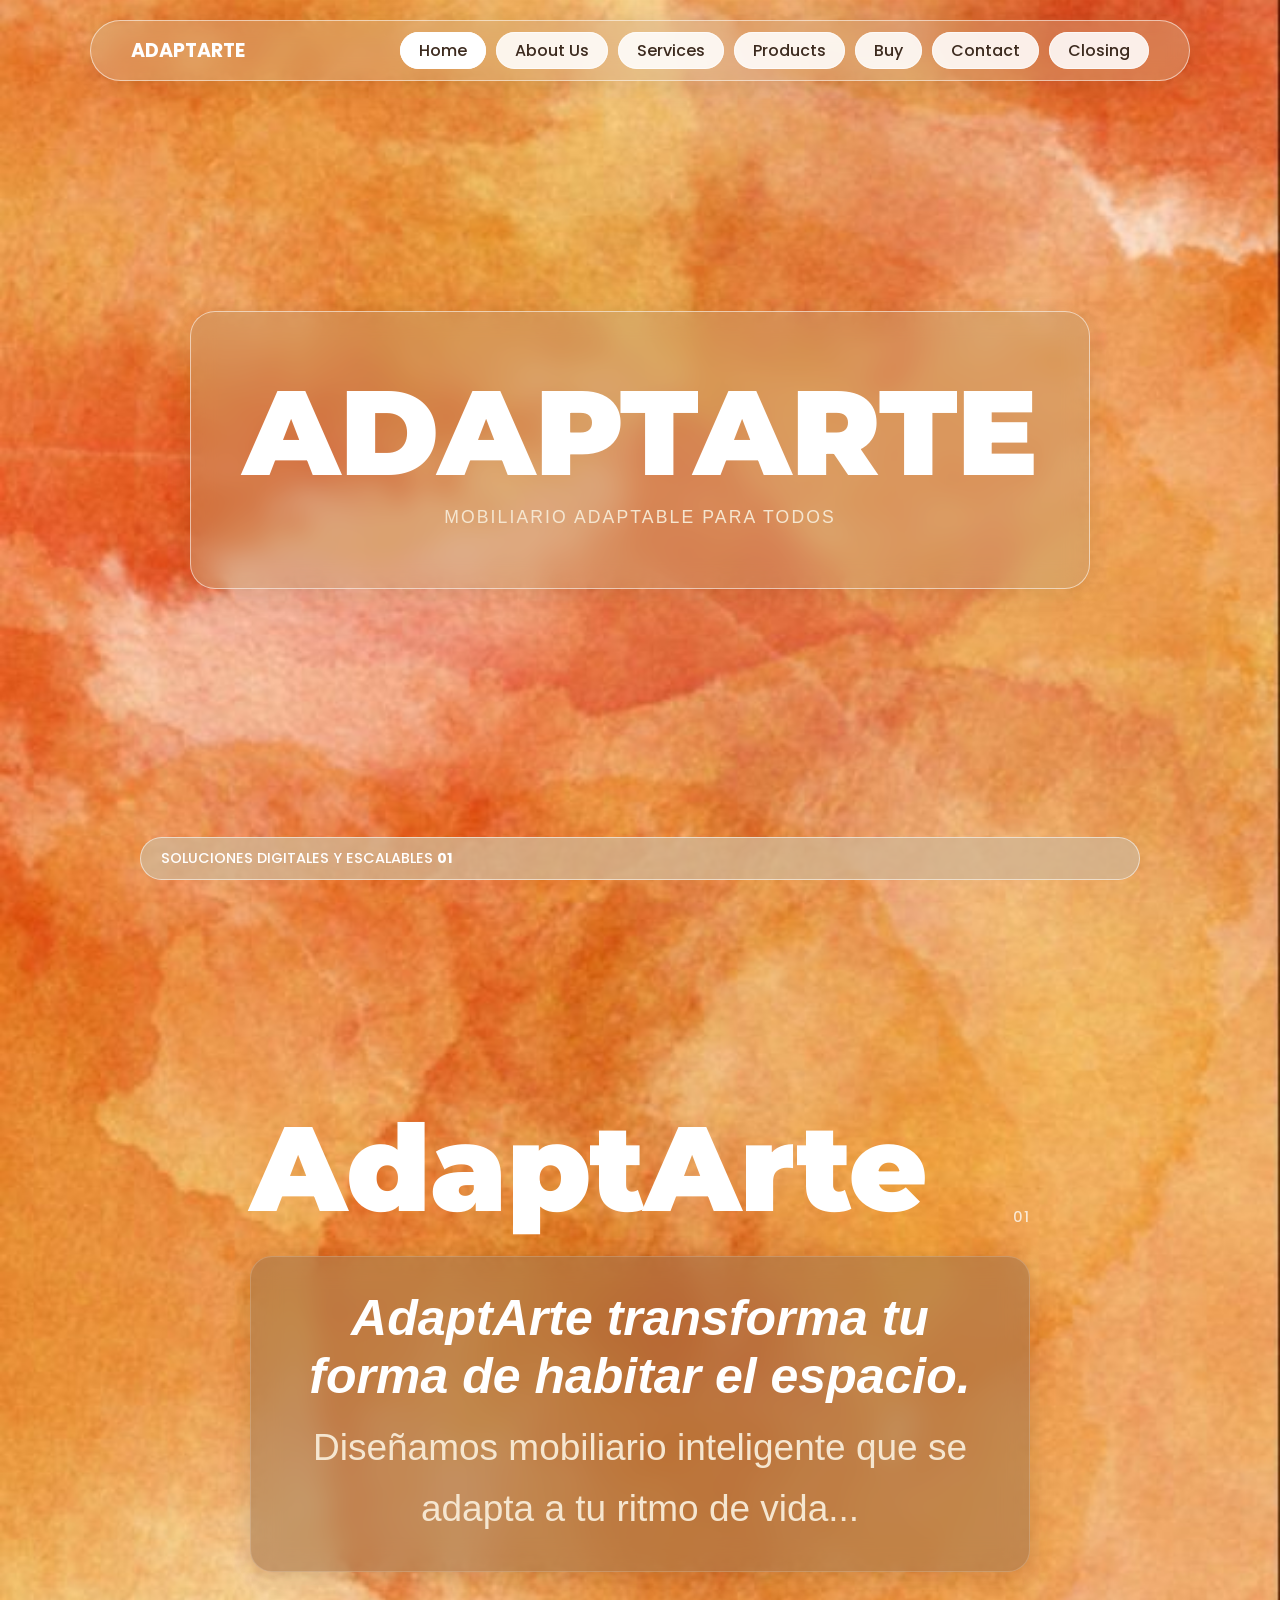
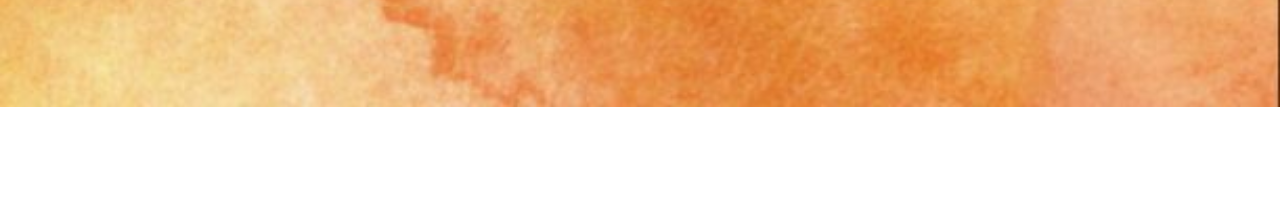
==== commit 11f7b122: "Cambios de estilo de letra, fondo, etc." ====
--- a/index.html
+++ b/index.html
@@ -3,8 +3,9 @@
 <head>
   <meta charset="UTF-8">
   <meta name="viewport" content="width=device-width, initial-scale=1.0">
-  <title>AdaptArte | Catálogo de Mobiliario Adaptable</title>
+  <title>AdaptArte | Mobiliario Adaptable Para Todos</title>
   <link rel="stylesheet" href="style.css">
+  <link rel="stylesheet" href="https://fonts.googleapis.com/css2?family=Montserrat:wght@700;900&display=swap">
   <style>
     /* ------ Sección descriptiva en index ------ */
     .home-desc-section {
@@ -26,11 +27,12 @@
     }
 
     .home-title-row h1 {
-      font-size: 4rem;
-      font-weight: 700;
+      font-size: 120px;
+      font-weight: 900;
       color: #ffffff;
       line-height: 1;
       letter-spacing: -0.5px;
+      font-family: 'Montserrat', sans-serif;
     }
 
     .home-page-num {
@@ -53,19 +55,40 @@
     }
 
     .home-desc-card .lead {
-      font-size: 1.8rem;
+      font-size: 50px;
       font-weight: 700;
       color: #ffffff;
       text-align: center;
       margin-bottom: 12px;
+      font-family: Arial, sans-serif;
+      font-style: italic;
     }
 
     .home-desc-card .sub {
-      font-size: 1.35rem;
+      font-size: 37px;
       font-weight: 400;
       color: #f5e6d0;
       text-align: center;
       line-height: 1.65;
+      font-family: 'Rotis Sans Serif', 'Arial', sans-serif;
+    }
+
+    /* ── Responsive ── */
+    .home-desc-section { scroll-snap-align: start; }
+
+    @media (max-width: 768px) {
+      .home-desc-section { padding: 80px 5% 80px; min-height: auto; }
+      .home-title-row { max-width: 100%; }
+      .home-title-row h1 { font-size: 2.4rem; }
+      .home-desc-card { max-width: 100%; padding: 22px 20px; }
+      .home-desc-card .lead { font-size: 1.2rem; }
+      .home-desc-card .sub  { font-size: 1rem; }
+    }
+
+    @media (max-width: 480px) {
+      .home-title-row h1 { font-size: 1.8rem; }
+      .home-desc-card .lead { font-size: 1rem; }
+      .home-desc-card .sub  { font-size: 0.9rem; }
     }
   </style>
 </head>
@@ -91,7 +114,7 @@
   <section class="hero">
     <div class="hero-content">
       <h1>ADAPTARTE</h1>
-      <p>CATÁLOGO DE MOBILIARIO ADAPTABLE PARA TODOS</p>
+      <p>MOBILIARIO ADAPTABLE PARA TODOS</p>
     </div>
   </section>
 
--- a/style.css
+++ b/style.css
@@ -1,4 +1,5 @@
 @import url('https://fonts.googleapis.com/css2?family=Poppins:wght@300;400;600;700&display=swap');
+@import url('https://fonts.googleapis.com/css2?family=Montserrat:wght@700;900&display=swap');
 
 /* === VARIABLES DE PALETA === */
 :root {
@@ -28,7 +29,7 @@
   position: relative;
   min-height: 100vh;
   overflow-x: hidden;
-  background: url('./Media/FONDONUEVO.jpg') no-repeat center center fixed;
+  background: url('./Media/FondoNuevo2.jpeg') no-repeat center center fixed;
   background-size: cover;
 }
 
@@ -118,7 +119,7 @@
   min-height: 100vh;
   padding-top: 150px;
   padding-bottom: 150px;
-  transition: padding 0.6s ease;
+  transition: padding 1s cubic-bezier(0.25, 0.46, 0.45, 0.94);
 }
 
 .hero.scrolled {
@@ -130,15 +131,17 @@
   background: var(--bg-card);
   backdrop-filter: blur(12px);
   border-radius: 25px;
-  padding: 80px 60px;
+  padding: 60px 48px;
   text-align: center;
   width: 80%;
   max-width: 900px;
   box-shadow: var(--shadow);
   border: 1px solid var(--border-color);
-  transition: transform 0.6s ease, opacity 0.6s ease;
+  transition: transform 0.9s cubic-bezier(0.25, 0.46, 0.45, 0.94),
+              opacity 0.9s cubic-bezier(0.25, 0.46, 0.45, 0.94);
   opacity: 0;
   transform: translateY(30px);
+  overflow: hidden;
 }
 
 .hero-content.visible {
@@ -147,20 +150,26 @@
 }
 
 .hero-content h1 {
-  font-size: 3.2rem;
-  color: var(--text-primary);
-  font-weight: 700;
+  font-size: clamp(3rem, 10vw, 120px);
+  color: var(--text-primary);
+  font-weight: 900;
   margin-bottom: 15px;
-  transition: font-size 0.6s ease;
+  line-height: 1;
+  white-space: nowrap;
+  transition: font-size 1s cubic-bezier(0.25, 0.46, 0.45, 0.94);
+  font-family: 'Montserrat', sans-serif;
 }
 
 .hero.scrolled .hero-content h1 {
-  font-size: 2.6rem;
+  font-size: clamp(2rem, 5vw, 3rem);
 }
 
 .hero-content p {
   color: var(--text-secondary);
   font-size: 1.1rem;
+  font-family: Arial, sans-serif;
+  transition: font-size 1s cubic-bezier(0.25, 0.46, 0.45, 0.94);
+  letter-spacing: 0.12em;
 }
 
 /* --- TEXTO DE PROPUESTA --- */
@@ -177,7 +186,8 @@
   box-shadow: var(--shadow);
   opacity: 0;
   transform: translateY(40px);
-  transition: opacity 0.8s ease, transform 0.8s ease;
+  transition: opacity 1.1s cubic-bezier(0.25, 0.46, 0.45, 0.94),
+              transform 1.1s cubic-bezier(0.25, 0.46, 0.45, 0.94);
 }
 
 .subtext.visible {
@@ -207,7 +217,8 @@
   text-align: center;
   opacity: 0;
   transform: translateY(40px);
-  transition: opacity 0.8s ease, transform 0.8s ease;
+  transition: opacity 1.1s cubic-bezier(0.25, 0.46, 0.45, 0.94),
+              transform 1.1s cubic-bezier(0.25, 0.46, 0.45, 0.94);
 }
 
 .about-container.visible {
@@ -680,3 +691,270 @@
 .closing-container a:hover {
   background: rgba(160, 120, 80, 0.7);
 }
+
+/* ============================================================
+   📱 RESPONSIVE — HAMBURGER + BREAKPOINTS
+   ============================================================ */
+
+/* --- Hamburger button (creado por script.js) --- */
+.hamburger {
+  display: none;
+  flex-direction: column;
+  justify-content: center;
+  gap: 5px;
+  background: transparent;
+  border: none;
+  cursor: pointer;
+  padding: 4px;
+  z-index: 1100;
+}
+
+.hamburger span {
+  display: block;
+  width: 24px;
+  height: 3px;
+  background: var(--text-primary);
+  border-radius: 3px;
+  transition: all 0.3s ease;
+}
+
+/* Animación X al abrir */
+.hamburger.active span:nth-child(1) { transform: translateY(8px) rotate(45deg); }
+.hamburger.active span:nth-child(2) { opacity: 0; }
+.hamburger.active span:nth-child(3) { transform: translateY(-8px) rotate(-45deg); }
+
+/* -------- TABLET: ≤ 1024px -------- */
+@media (max-width: 1024px) {
+  .navbar { padding: 12px 25px; }
+  .nav-links { gap: 6px; }
+  .nav-links a { padding: 5px 12px; font-size: 0.85rem; }
+
+  .hero-content { padding: 60px 40px; width: 88%; }
+  .hero-content h1 { font-size: 2.6rem; }
+
+  .services-container,
+  .mission-vision-container,
+  .products-container { padding: 50px 40px; width: 92%; }
+
+  .product-card { min-width: 220px; flex: 0 0 220px; }
+}
+
+/* -------- MOBILE: ≤ 768px -------- */
+@media (max-width: 768px) {
+  /* ── Navbar hamburger ── */
+  .hamburger { display: flex; }
+
+  .navbar {
+    top: 12px;
+    border-radius: 20px;
+    padding: 14px 22px;
+    width: 92%;
+    flex-wrap: wrap; /* Permite que el menú baje a la siguiente línea */
+    position: fixed;
+    align-items: center;
+  }
+
+  /* El nav wrapper necesita ocupar el 100% para empujar los links abajo */
+  .navbar nav { width: 100%; }
+
+  .nav-links {
+    display: none;
+    flex-direction: column;
+    gap: 12px;
+    width: 100%;
+    padding: 16px 0 8px;
+  }
+
+  /* Animación suave al abrir en flex */
+  .nav-links.open {
+    display: flex;
+    animation: fadeIn 0.3s ease;
+  }
+
+  @keyframes fadeIn {
+    from { opacity: 0; transform: translateY(-5px); }
+    to   { opacity: 1; transform: translateY(0); }
+  }
+
+  .nav-links li { list-style: none; width: 100%; }
+
+  .nav-links a {
+    display: block;
+    padding: 14px 20px;
+    font-size: 1.05rem;
+    font-weight: 600;
+    text-align: center;
+    border-radius: 14px;
+    background: rgba(255,255,255,0.12);
+    border: 1px solid rgba(255,255,255,0.22);
+    color: #ffffff;
+    transition: 0.2s;
+    letter-spacing: 0.02em;
+  }
+
+  .nav-links a:hover,
+  .nav-links a.active {
+    background: rgba(255,255,255,0.28);
+    border-color: rgba(255,255,255,0.5);
+    color: #ffffff;
+  }
+
+  /* ── Body background ── */
+  body { background-attachment: scroll; }
+
+  /* ── Footer ── */
+  .footer {
+    position: relative;
+    bottom: unset;
+    left: unset;
+    transform: none;
+    width: 92%;
+    margin: 20px auto;
+    border-radius: 20px;
+    font-size: 0.8rem;
+    flex-direction: column;
+    gap: 4px;
+    text-align: center;
+  }
+
+  /* ── Hero ── */
+  .hero { padding-top: 120px; padding-bottom: 80px; }
+
+  .hero-content {
+    width: 92%;
+    padding: 40px 24px;
+    border-radius: 18px;
+  }
+
+  .hero-content h1 { font-size: 2rem; }
+  .hero-content p  { font-size: 0.95rem; }
+
+  .subtext { font-size: 0.9rem; padding: 18px; }
+
+  /* ── About (index home-desc) ── */
+  .home-title-row,
+  .about-title-row {
+    max-width: 100%;
+    padding: 0 4%;
+  }
+
+  .home-title-row h1,
+  .about-title-row h1 { font-size: 2.4rem; }
+
+  .home-desc-card,
+  .about-desc-card {
+    max-width: 100%;
+    padding: 22px 20px;
+    margin: 0 4%;
+    width: auto;
+  }
+
+  .home-desc-card .lead,
+  .about-desc-card .lead { font-size: 1.2rem; }
+
+  .home-desc-card .sub,
+  .about-desc-card .sub  { font-size: 1rem; }
+
+  /* ── About page (propuesta/team) ── */
+  .about { padding: 120px 16px 80px; }
+  .about-container { padding: 30px 20px; }
+  .about-text h2 { font-size: 1.6rem; }
+
+  .about-team { gap: 20px; }
+  .member { width: 140px; }
+  .member img { height: 170px; }
+
+  /* ── Mission/Vision ── */
+  .mission-vision { padding: 120px 16px 80px; }
+  .mission-vision-container { padding: 36px 20px; width: 92%; }
+  .mission-vision-container h2 { font-size: 1.8rem; margin-bottom: 24px; }
+  .mission-vision-content { flex-direction: column; gap: 24px; text-align: center; }
+  .divider { display: none; }
+
+  /* ── Services ── */
+  .services { padding: 120px 16px 80px; }
+  .services-container { padding: 36px 20px; width: 92%; }
+  .services-container h2 { font-size: 1.8rem; margin-bottom: 24px; }
+  .service { width: 100%; padding: 20px; }
+
+  /* ── Products carousel: scroll snap ── */
+  .products { padding: 120px 8px 80px; }
+  .products-container { padding: 26px 10px; width: 98%; }
+  .products-container h2 { font-size: 1.5rem; margin-bottom: 18px; }
+
+  /* Carousel layout tweaks for mobile */
+  .arrow { 
+    width: 32px; 
+    height: 32px; 
+    font-size: 1.2rem; 
+    border-radius: 50%;
+    z-index: 20;
+  }
+  .arrow.left  { left: 4px; }
+  .arrow.right { right: 4px; }
+
+  .carousel-track {
+    display: flex;
+    overflow: hidden; /* Hide scrollbar completely, we use JS arrows now */
+    gap: 14px;
+    padding: 10px 16px 16px;
+  }
+
+  .product-card {
+    flex: 0 0 calc(100vw - 80px); /* Leave room for arrows on sides */
+    min-width: 0;
+    max-width: 320px;
+    padding: 16px;
+    border-radius: 18px;
+  }
+
+  .product-card img,
+  .product-card video {
+    height: 180px;
+    width: 100%;
+    object-fit: cover;
+    border-radius: 12px;
+  }
+
+  .product-card h3 { font-size: 1rem; }
+  .product-card .price { font-size: 1rem; }
+  .product-card .btn { font-size: 0.85rem; padding: 9px 14px; }
+
+  /* ── Contact ── */
+  .contact-section { padding: 120px 16px 80px; }
+  .contact-card { flex-direction: column; padding: 24px 20px; text-align: center; width: 92%; }
+  .contact-info h1 { font-size: 1.6rem; }
+  .contact-image img { max-width: 300px; }
+
+  /* ── Closing ── */
+  .closing { padding: 120px 16px 80px; }
+  .closing-container { padding: 40px 24px; width: 92%; }
+  .closing-container h1 { font-size: 2rem; }
+  .closing-container p  { font-size: 0.95rem; }
+}
+
+/* -------- EXTRA SMALL: ≤ 480px -------- */
+@media (max-width: 480px) {
+  .navbar { top: 8px; width: 94%; padding: 10px 16px; }
+  .logo { font-size: 1rem; }
+
+  .hero-content h1 { font-size: 1.6rem; }
+  .home-title-row h1,
+  .about-title-row h1 { font-size: 1.8rem; }
+
+  .home-desc-card .lead,
+  .about-desc-card .lead { font-size: 1rem; }
+
+  .product-card { min-width: 170px; flex: 0 0 170px; }
+  .product-card img { height: 140px; }
+
+  .about-team { flex-direction: column; align-items: center; }
+  .member { width: 160px; }
+
+  .mission-vision-container h2,
+  .services-container h2,
+  .products-container h2 { font-size: 1.4rem; }
+
+  .closing-container h1 { font-size: 1.6rem; }
+}
+
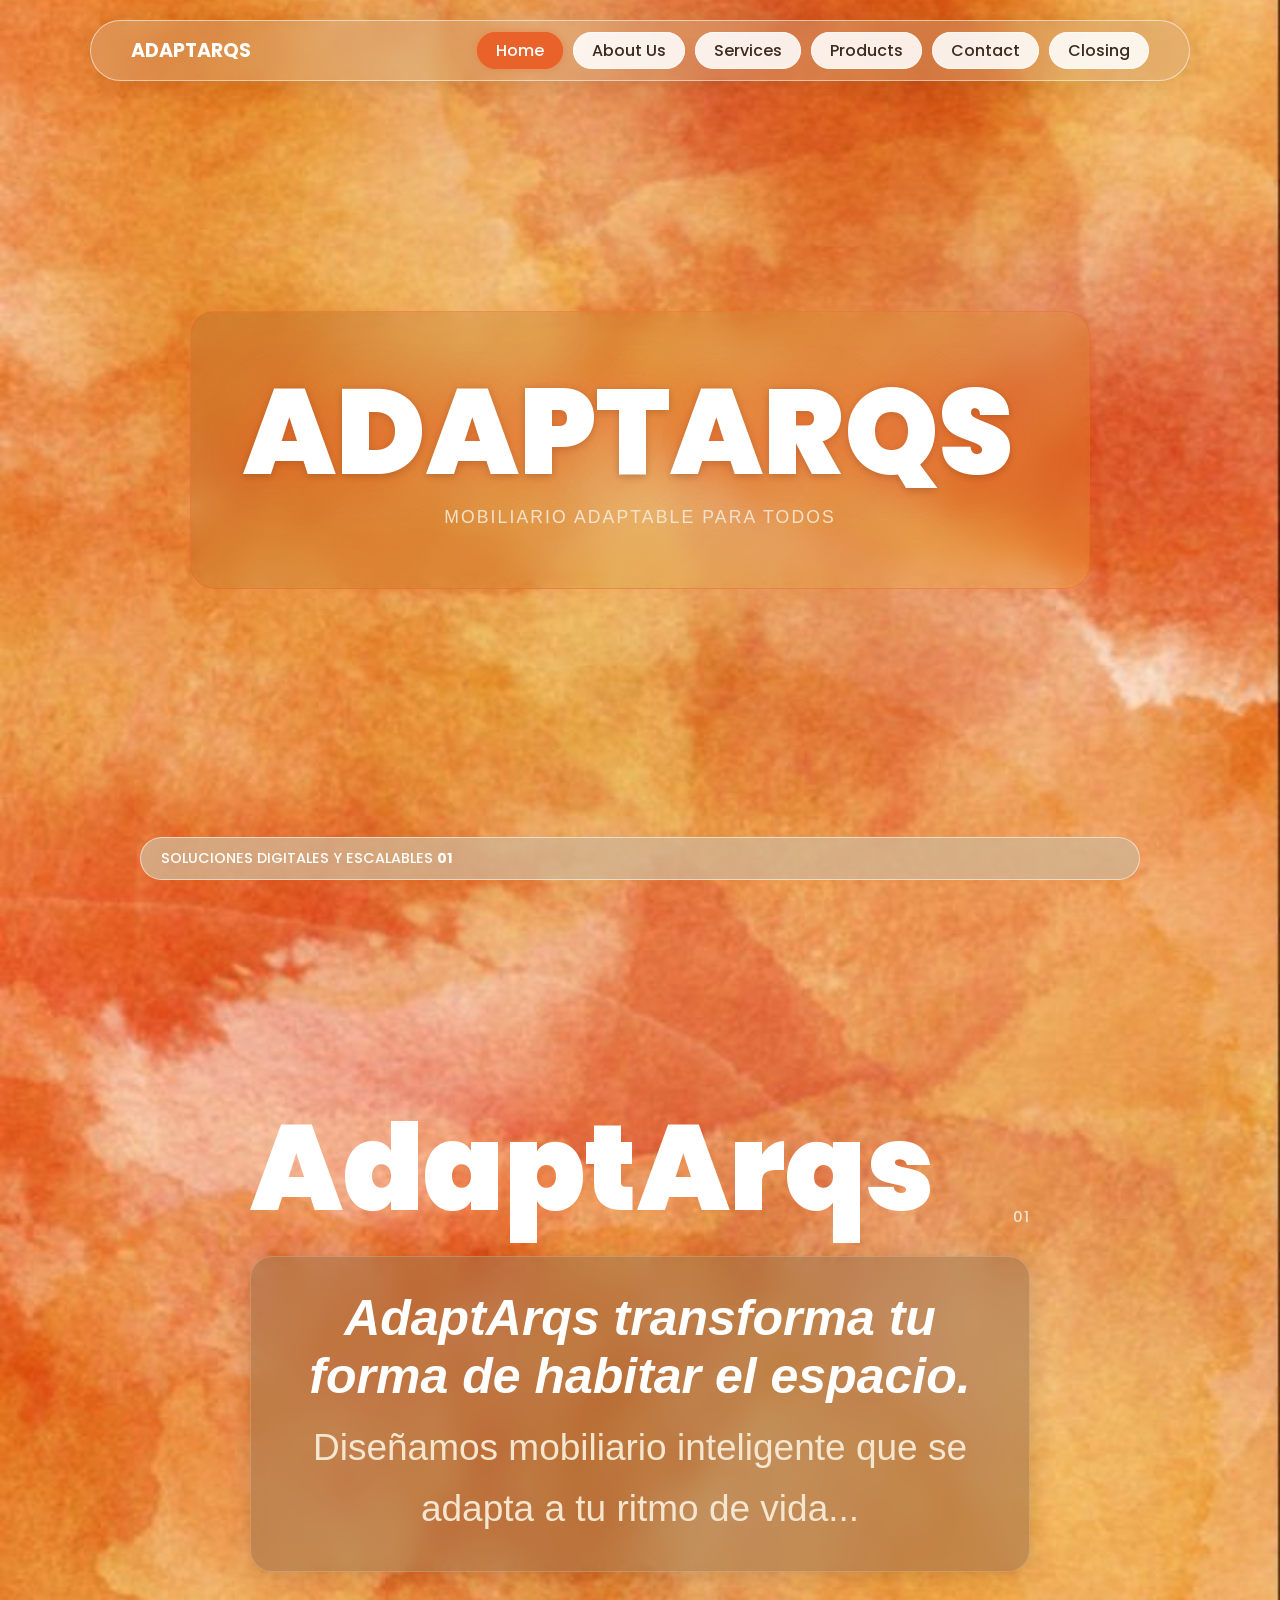
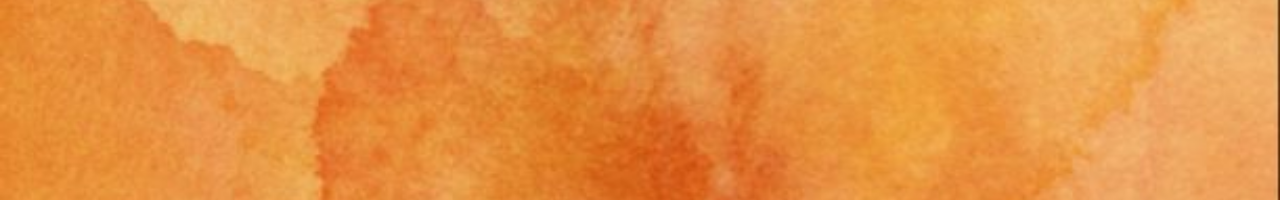
==== commit c4f71d78: "AdaptArqs: nueva razón social y catálogo de mobiliario - Renombra la marca AdaptArte a AdaptArqs en " ====
--- a/index.html
+++ b/index.html
@@ -3,7 +3,7 @@
 <head>
   <meta charset="UTF-8">
   <meta name="viewport" content="width=device-width, initial-scale=1.0">
-  <title>AdaptArte | Mobiliario Adaptable Para Todos</title>
+  <title>AdaptArqs | Mobiliario Adaptable Para Todos</title>
   <link rel="stylesheet" href="style.css">
   <link rel="stylesheet" href="https://fonts.googleapis.com/css2?family=Montserrat:wght@700;900&display=swap">
   <style>
@@ -96,14 +96,13 @@
 
   <!-- NAVBAR -->
   <header class="navbar">
-    <div class="logo">ADAPTARTE</div>
+    <div class="logo">ADAPTARQS</div>
     <nav>
       <ul class="nav-links">
         <li><a href="#" class="active">Home</a></li>
         <li><a href="about.html">About Us</a></li>
         <li><a href="services.html">Services</a></li>
         <li><a href="products.html">Products</a></li>
-        <li><a href="buy.html">Buy</a></li>
         <li><a href="contact.html">Contact</a></li>
         <li><a href="closing.html">Closing</a></li>
       </ul>
@@ -113,7 +112,7 @@
   <!-- 🏠 HOME SECTION -->
   <section class="hero">
     <div class="hero-content">
-      <h1>ADAPTARTE</h1>
+      <h1>ADAPTARQS</h1>
       <p>MOBILIARIO ADAPTABLE PARA TODOS</p>
     </div>
   </section>
@@ -121,11 +120,11 @@
   <!-- ✨ DESCRIPCIÓN (antes About Us) -->
   <section class="home-desc-section">
     <div class="home-title-row">
-      <h1>AdaptArte</h1>
+      <h1>AdaptArqs</h1>
       <span class="home-page-num">01</span>
     </div>
     <div class="home-desc-card">
-      <p class="lead">AdaptArte transforma tu forma de habitar el espacio.</p>
+      <p class="lead">AdaptArqs transforma tu forma de habitar el espacio.</p>
       <p class="sub">Diseñamos mobiliario inteligente que se<br>adapta a tu ritmo de vida...</p>
     </div>
   </section>
--- a/style.css
+++ b/style.css
@@ -15,6 +15,14 @@
   --btn-active-bg:  rgba(255, 255, 255, 0.92);
   --btn-hover:      rgba(255, 255, 255, 1.00);
   --shadow:         0 4px 25px rgba(80, 45, 15, 0.15);
+
+  /* === COLORES DE ACENTO === */
+  --accent:         #E8622A;          /* terracota vibrante */
+  --accent-light:   rgba(232, 98, 42, 0.18);
+  --accent-glow:    rgba(232, 98, 42, 0.45);
+  --accent2:        #F4A832;          /* ámbar cálido */
+  --accent2-light:  rgba(244, 168, 50, 0.15);
+  --shadow-accent:  0 4px 30px rgba(232, 98, 42, 0.22);
 }
 
 * {
@@ -24,13 +32,77 @@
   font-family: 'Poppins', sans-serif;
 }
 
-/* --- FONDO GLOBAL (foto tal cual, sin overlay) --- */
+
+/* =============================================
+   🌀 PAGE TRANSITION OVERLAY
+   ============================================= */
+.page-overlay {
+  position: fixed;
+  inset: 0;
+  background: linear-gradient(
+    135deg,
+    rgba(232, 98, 42, 0.92) 0%,
+    rgba(60, 30, 10, 0.96)  100%
+  );
+  z-index: 99990;
+  pointer-events: none;
+  opacity: 0;
+  transition: opacity 0.55s cubic-bezier(0.76, 0, 0.24, 1);
+}
+
+.page-overlay.fade-in  { opacity: 1; pointer-events: all; }
+.page-overlay.fade-out { opacity: 0; pointer-events: none; }
+
+/* =============================================
+   📝 SPLIT TEXT REVEAL
+   ============================================= */
+.split-word {
+  display: inline-block;
+  vertical-align: bottom;
+  margin-right: 0.2em;
+}
+
+.split-word span {
+  display: inline-block;
+  transform: translateY(110%);
+  opacity: 0;
+  transition:
+    transform 0.75s cubic-bezier(0.16, 1, 0.3, 1),
+    opacity   0.75s cubic-bezier(0.16, 1, 0.3, 1);
+  will-change: transform, opacity;
+}
+
+.split-word.revealed span {
+  transform: translateY(0);
+  opacity: 1;
+}
+
+/* =============================================
+   🎨 BREATHING GRADIENT (hero card)
+   ============================================= */
+@keyframes breatheGradient {
+  0%   { background-position: 0%   50%; }
+  50%  { background-position: 100% 50%; }
+  100% { background-position: 0%   50%; }
+}
+
+/* --- FONDO GLOBAL --- */
 body {
   position: relative;
   min-height: 100vh;
   overflow-x: hidden;
-  background: url('./Media/FondoNuevo2.jpeg') no-repeat center center fixed;
+  /* 'scroll' en vez de 'fixed' para que el parallax JS funcione */
+  background: url('./Media/FondoNuevo2.jpeg') no-repeat center 50%;
   background-size: cover;
+  background-attachment: scroll;
+}
+
+/* Secciones encima del canvas de partículas (z-index: 1) */
+section, header, footer, .home-desc-section,
+.about, .services, .products, .mission-vision,
+.contact-section, .closing {
+  position: relative;
+  z-index: 2;
 }
 
 /* --- NAVBAR FIJA --- */
@@ -67,21 +139,28 @@
 
 .nav-links a {
   text-decoration: none;
-  color: var(--text-primary);
   padding: 6px 18px;
   border-radius: 50px;
   border: 1px solid rgba(255,255,255,0.6);
   background: rgba(255, 255, 255, 0.88);
   color: #3d2b1f;
-  transition: 0.3s;
+  transition: background 0.35s ease, border-color 0.35s ease,
+              color 0.35s ease, box-shadow 0.35s ease;
   font-weight: 500;
 }
 
-.nav-links a:hover,
+.nav-links a:hover {
+  background: var(--accent);
+  border-color: var(--accent);
+  color: #ffffff;
+  box-shadow: 0 0 14px var(--accent-glow);
+}
+
 .nav-links a.active {
-  background: #ffffff;
-  border-color: #ffffff;
-  color: #3d2b1f;
+  background: var(--accent);
+  border-color: var(--accent);
+  color: #ffffff;
+  box-shadow: 0 0 10px var(--accent-glow);
 }
 
 /* --- FOOTER FIJO --- */
@@ -120,6 +199,8 @@
   padding-top: 150px;
   padding-bottom: 150px;
   transition: padding 1s cubic-bezier(0.25, 0.46, 0.45, 0.94);
+  position: relative;
+  z-index: 2;
 }
 
 .hero.scrolled {
@@ -128,20 +209,27 @@
 }
 
 .hero-content {
-  background: var(--bg-card);
-  backdrop-filter: blur(12px);
+  background: linear-gradient(
+    -45deg,
+    rgba(232, 98, 42, 0.32),
+    rgba(195, 155, 110, 0.52),
+    rgba(244, 168, 50, 0.28),
+    rgba(180, 100, 40, 0.38)
+  );
+  background-size: 300% 300%;
+  animation: breatheGradient 7s ease infinite;
+  backdrop-filter: blur(14px);
   border-radius: 25px;
   padding: 60px 48px;
   text-align: center;
   width: 80%;
   max-width: 900px;
-  box-shadow: var(--shadow);
-  border: 1px solid var(--border-color);
+  box-shadow: var(--shadow-accent);
+  border: 1px solid rgba(232, 98, 42, 0.45);
   transition: transform 0.9s cubic-bezier(0.25, 0.46, 0.45, 0.94),
               opacity 0.9s cubic-bezier(0.25, 0.46, 0.45, 0.94);
   opacity: 0;
   transform: translateY(30px);
-  overflow: hidden;
 }
 
 .hero-content.visible {
@@ -156,8 +244,13 @@
   margin-bottom: 15px;
   line-height: 1;
   white-space: nowrap;
-  transition: font-size 1s cubic-bezier(0.25, 0.46, 0.45, 0.94);
+  transition: font-size 1s cubic-bezier(0.25, 0.46, 0.45, 0.94),
+              text-shadow 1s cubic-bezier(0.25, 0.46, 0.45, 0.94);
   font-family: 'Montserrat', sans-serif;
+  text-shadow:
+    0 0 40px rgba(232, 98, 42, 0.65),
+    0 0 80px rgba(232, 98, 42, 0.30),
+    0 2px 8px rgba(0,0,0,0.25);
 }
 
 .hero.scrolled .hero-content h1 {
@@ -208,12 +301,17 @@
 .about-container {
   width: 85%;
   max-width: 1000px;
-  background: var(--bg-card);
+  background: linear-gradient(
+    135deg,
+    rgba(232, 98, 42, 0.20) 0%,
+    rgba(195, 155, 110, 0.44) 50%,
+    rgba(244, 168, 50, 0.16) 100%
+  );
   backdrop-filter: blur(10px);
   border-radius: 25px;
   padding: 60px;
-  box-shadow: var(--shadow);
-  border: 1px solid var(--border-color);
+  box-shadow: var(--shadow-accent);
+  border: 1px solid rgba(232, 98, 42, 0.38);
   text-align: center;
   opacity: 0;
   transform: translateY(40px);
@@ -231,6 +329,19 @@
   color: var(--text-primary);
   font-weight: 700;
   margin-bottom: 25px;
+  position: relative;
+  display: inline-block;
+}
+
+.about-text h2::after {
+  content: '';
+  display: block;
+  width: 60%;
+  height: 3px;
+  background: linear-gradient(90deg, var(--accent), var(--accent2));
+  border-radius: 2px;
+  margin: 8px auto 0;
+  opacity: 0.85;
 }
 
 .about-text p {
@@ -247,17 +358,23 @@
 }
 
 .member {
-  background: rgba(195, 155, 110, 0.45);
+  background: linear-gradient(
+    160deg,
+    rgba(232, 98, 42, 0.22) 0%,
+    rgba(195, 155, 110, 0.45) 100%
+  );
   border-radius: 20px;
   overflow: hidden;
   width: 180px;
   box-shadow: var(--shadow);
-  transition: transform 0.4s ease;
-  border: 1px solid var(--border-color);
+  transition: transform 0.45s cubic-bezier(0.25, 0.46, 0.45, 0.94),
+              box-shadow 0.45s cubic-bezier(0.25, 0.46, 0.45, 0.94);
+  border: 1px solid rgba(232, 98, 42, 0.30);
 }
 
 .member:hover {
-  transform: translateY(-8px);
+  transform: translateY(-10px);
+  box-shadow: 0 10px 28px var(--accent-glow);
 }
 
 .member img {
@@ -390,17 +507,25 @@
 .service {
   width: 80%;
   max-width: 800px;
-  background: rgba(195, 155, 110, 0.35);
+  background: linear-gradient(
+    135deg,
+    rgba(232, 98, 42, 0.18) 0%,
+    rgba(195, 155, 110, 0.35) 60%,
+    rgba(244, 168, 50, 0.12) 100%
+  );
   padding: 25px 35px;
   border-radius: 20px;
   box-shadow: var(--shadow);
-  border: 1px solid var(--border-color);
-  transition: transform 0.3s ease, box-shadow 0.3s ease;
+  border: 1px solid rgba(232, 98, 42, 0.35);
+  transition: transform 0.5s cubic-bezier(0.25, 0.46, 0.45, 0.94),
+              box-shadow 0.5s cubic-bezier(0.25, 0.46, 0.45, 0.94),
+              border-color 0.5s ease;
 }
 
 .service:hover {
   transform: translateY(-8px);
-  box-shadow: 0 6px 25px rgba(80,45,15,0.2);
+  box-shadow: 0 8px 30px var(--accent-glow);
+  border-color: rgba(232, 98, 42, 0.65);
 }
 
 .service h3 {
@@ -487,6 +612,15 @@
   font-weight: 700;
   color: var(--text-primary);
   margin-bottom: 5px;
+}
+
+.product-card .subtitle {
+  color: var(--text-primary);
+  font-size: 0.82rem;
+  line-height: 1.35;
+  min-height: 2.7em;
+  margin-bottom: 6px;
+  opacity: 0.9;
 }
 
 .product-card .price {
@@ -794,9 +928,10 @@
 
   .nav-links a:hover,
   .nav-links a.active {
-    background: rgba(255,255,255,0.28);
-    border-color: rgba(255,255,255,0.5);
+    background: var(--accent);
+    border-color: var(--accent);
     color: #ffffff;
+    box-shadow: 0 0 12px var(--accent-glow);
   }
 
   /* ── Body background ── */
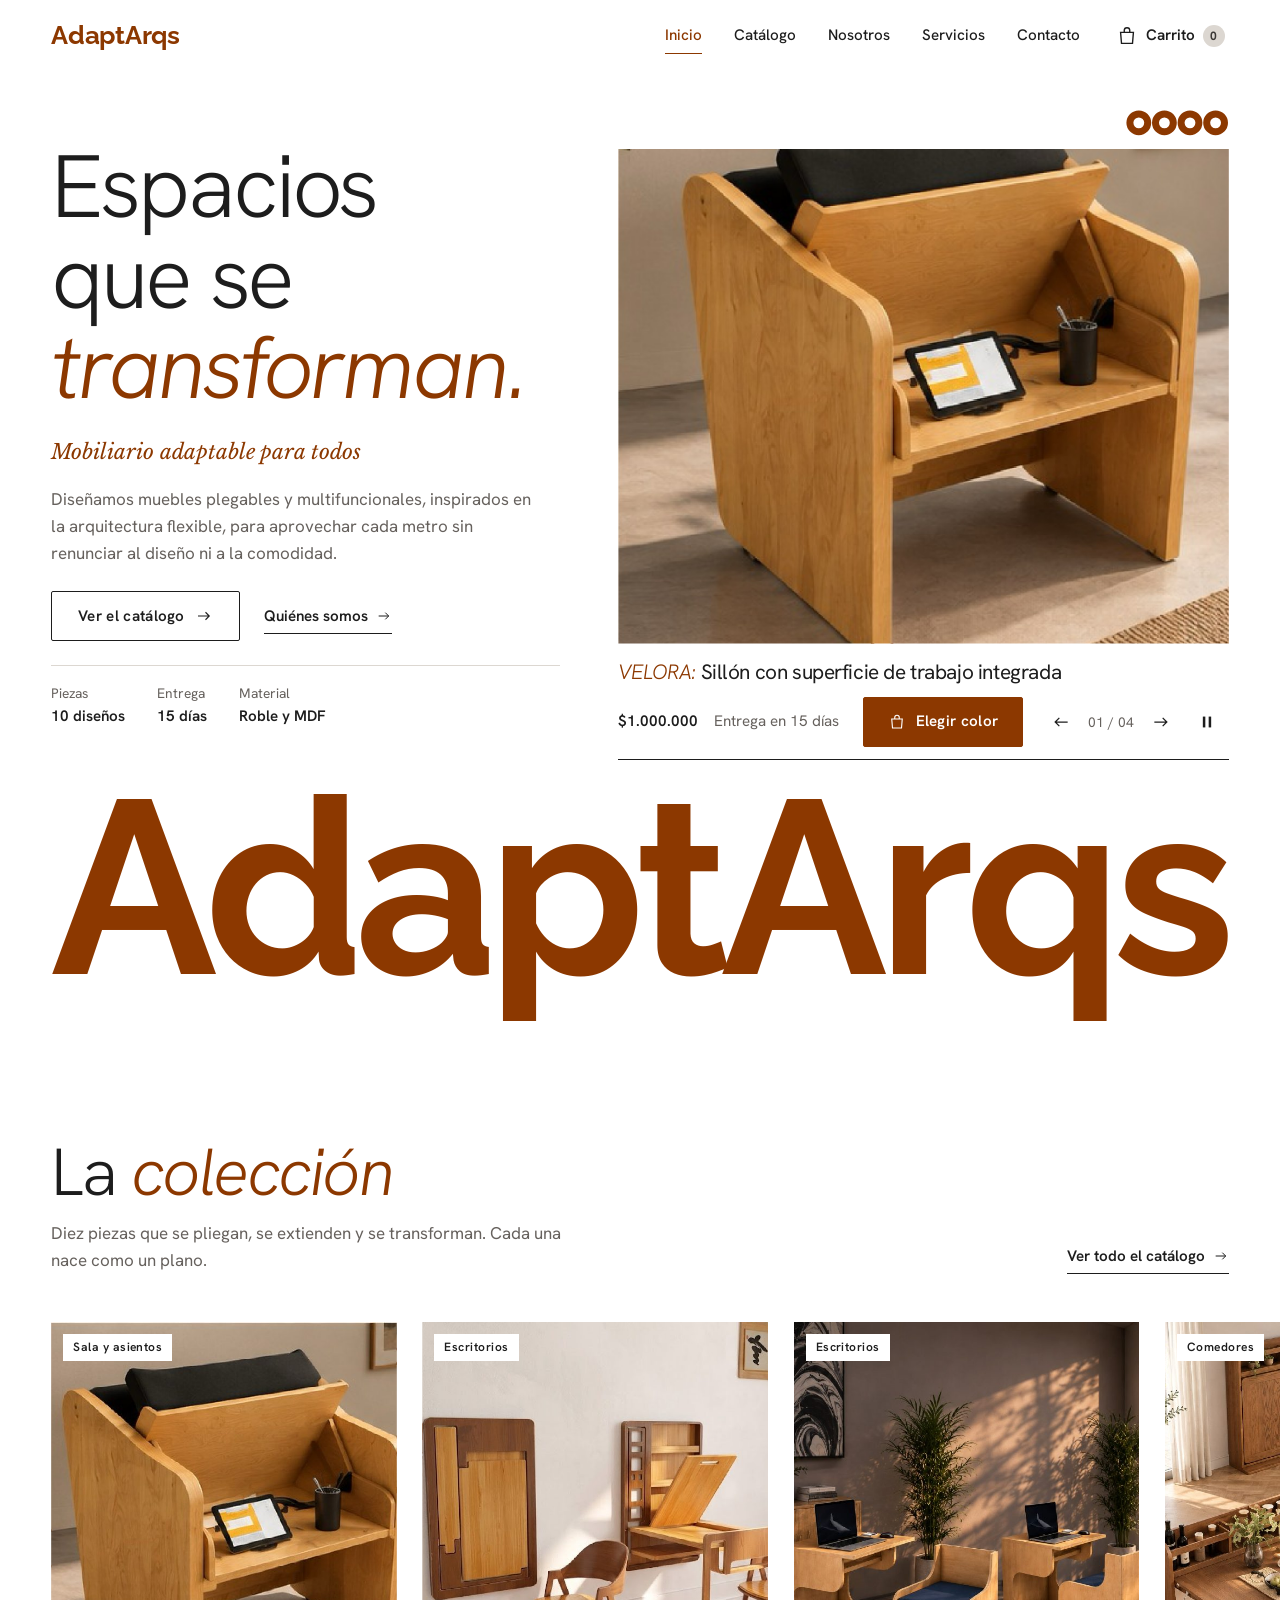
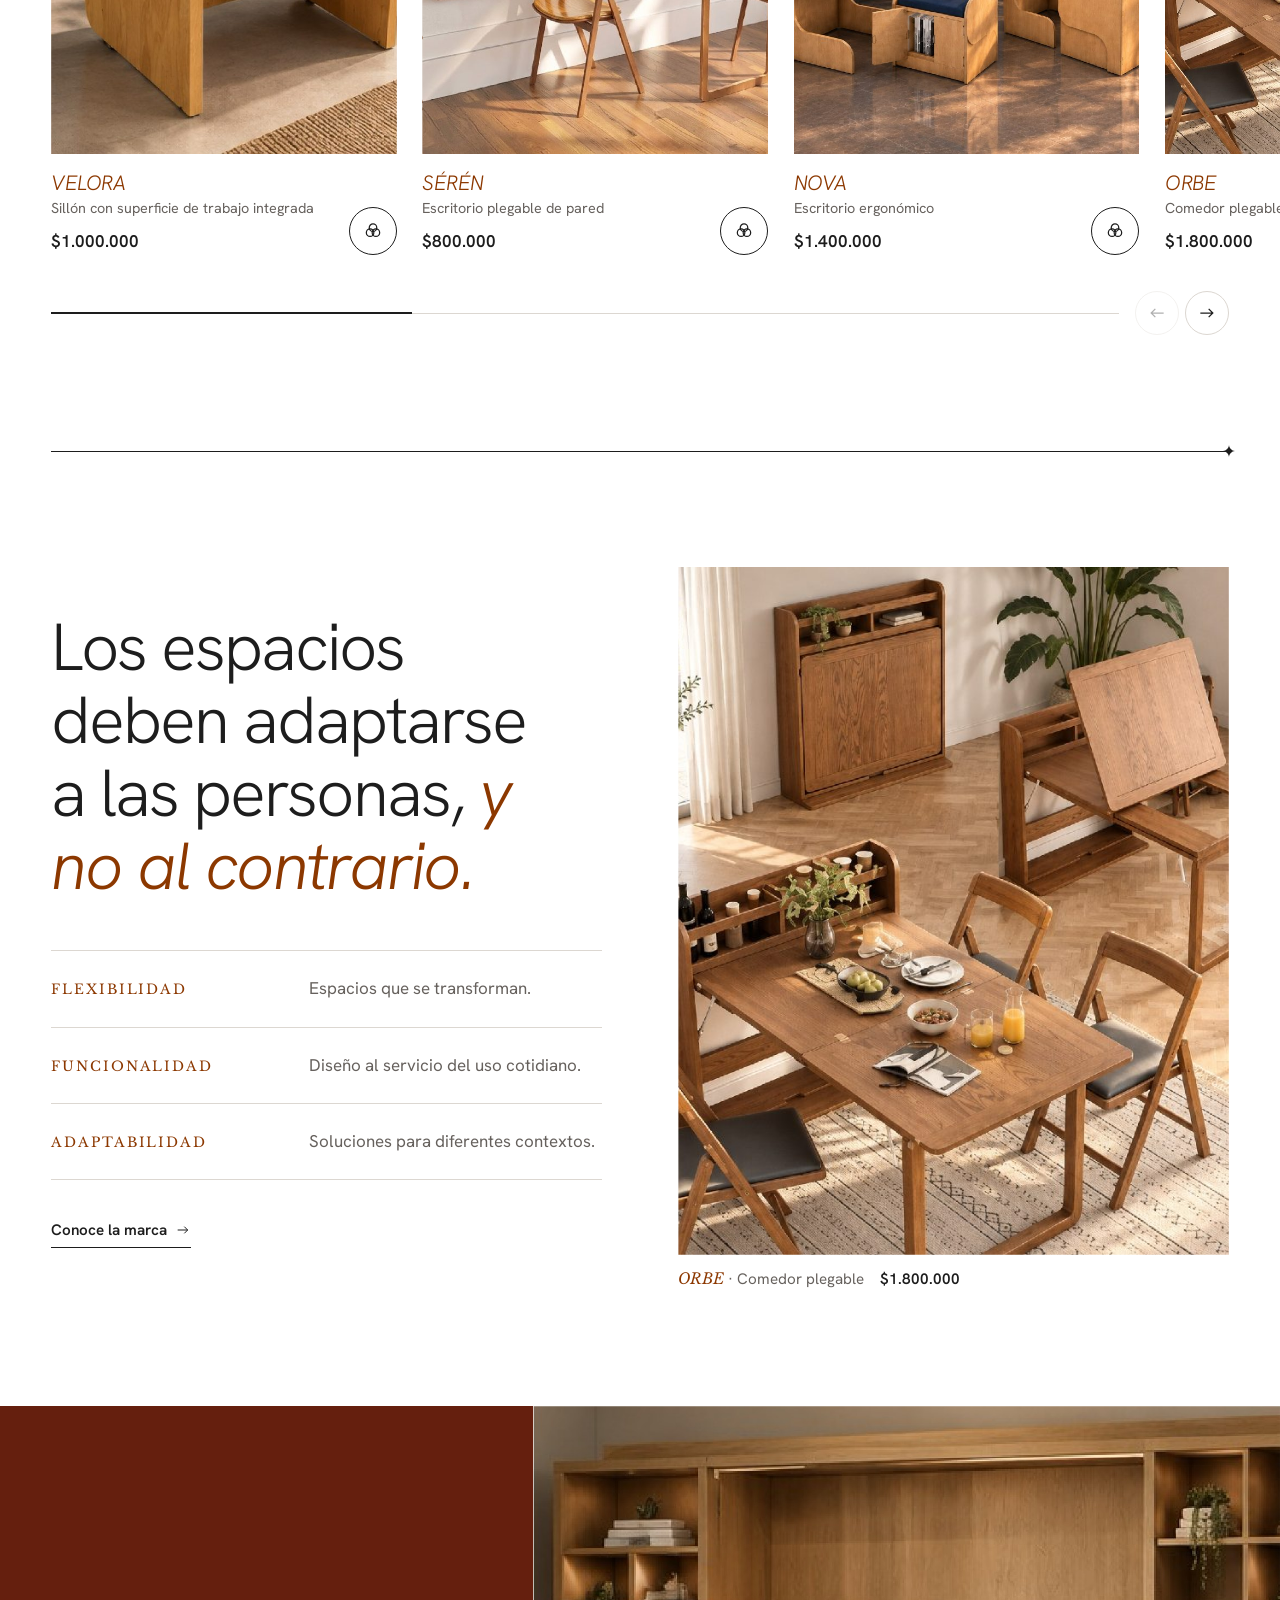
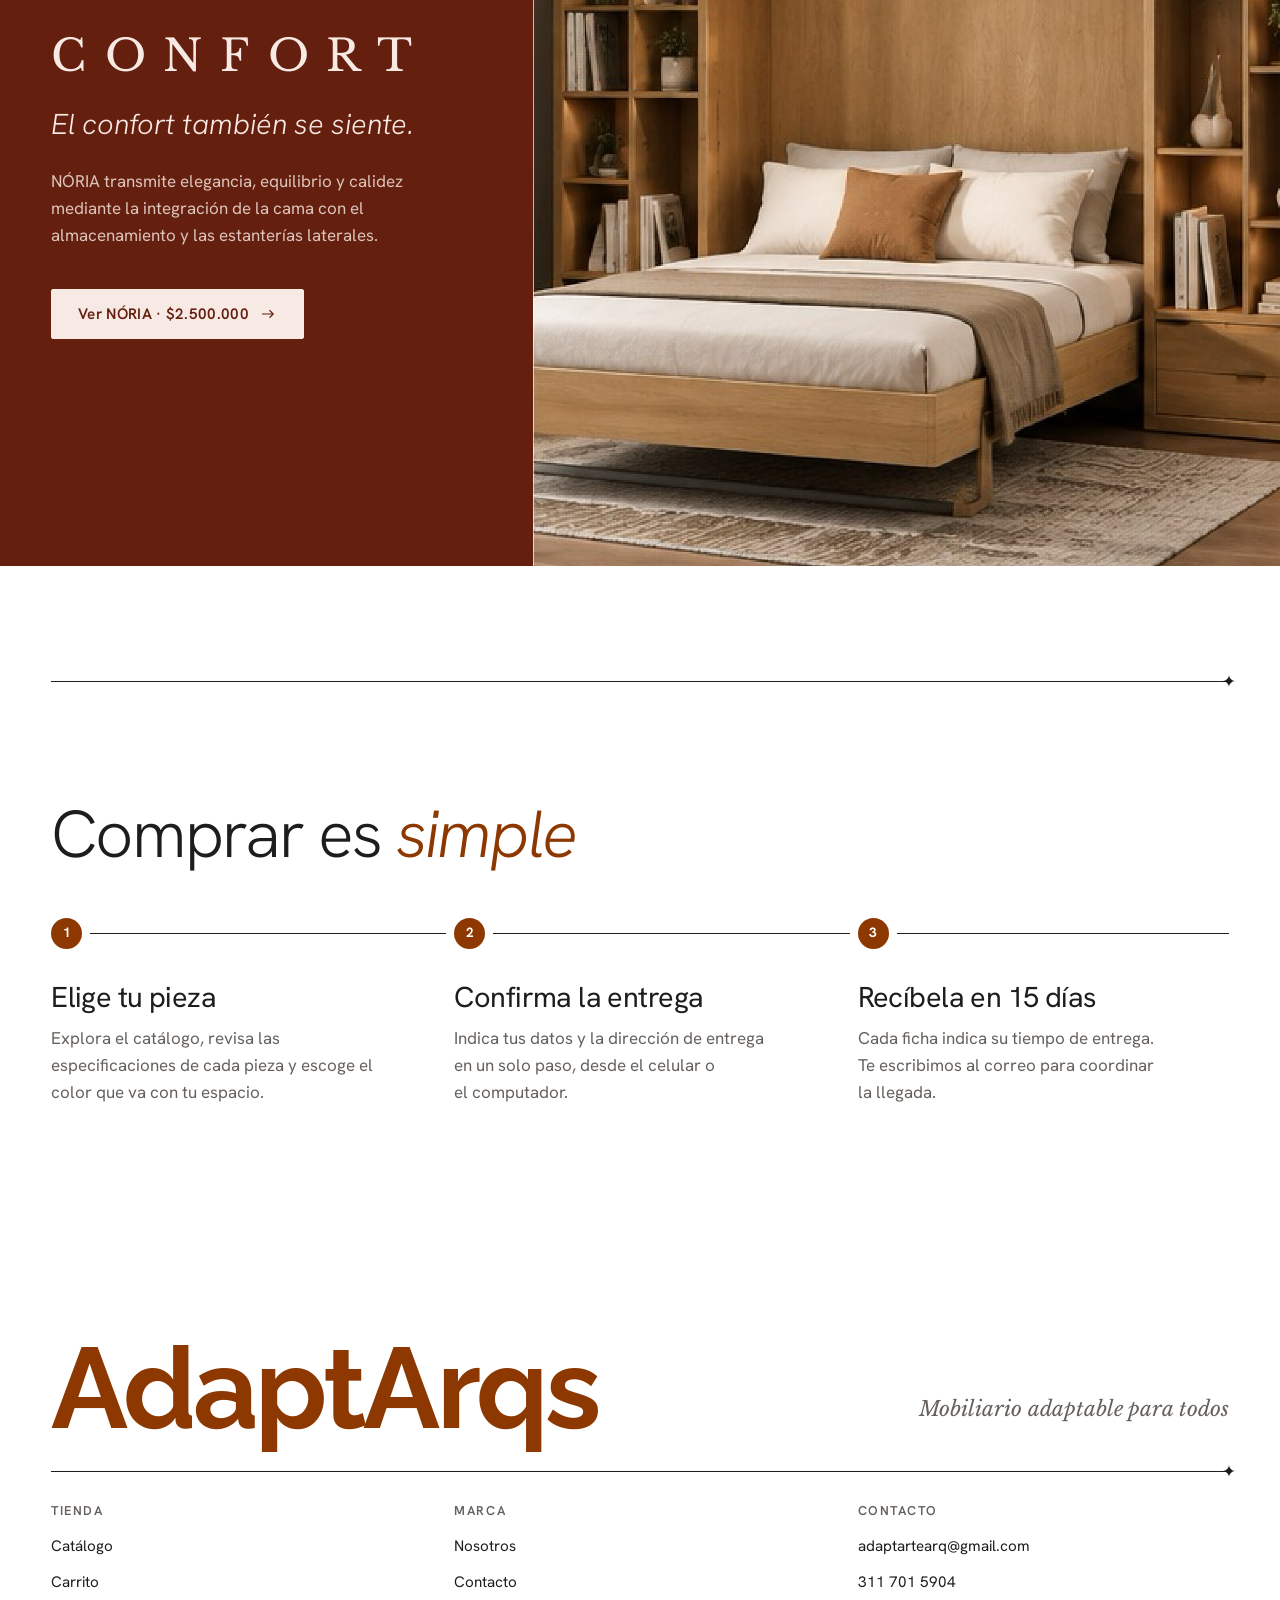
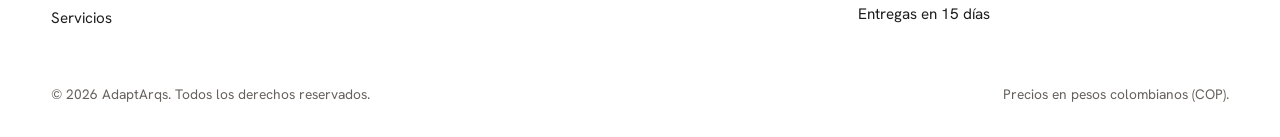
==== commit ba509126: "Rediseño de la tienda con la identidad del catálogo - Sistema visual del catálogo: fondo blanco, caf" ====
--- a/index.html
+++ b/index.html
@@ -3,137 +3,318 @@
 <head>
   <meta charset="UTF-8">
   <meta name="viewport" content="width=device-width, initial-scale=1.0">
-  <title>AdaptArqs | Mobiliario Adaptable Para Todos</title>
+  <title>AdaptArqs | Mobiliario adaptable para todos</title>
+  <meta name="description" content="Muebles plegables y multifuncionales inspirados en la arquitectura flexible. Compra en línea con entrega en 15 días.">
+  <meta name="theme-color" content="#ffffff">
+  <link rel="icon" href="data:image/svg+xml,%3Csvg xmlns='http://www.w3.org/2000/svg' viewBox='0 0 32 32'%3E%3Ccircle cx='16' cy='16' r='14' fill='%238c3800'/%3E%3Ccircle cx='16' cy='16' r='6' fill='%23fff'/%3E%3C/svg%3E">
+  <link rel="preconnect" href="https://fonts.googleapis.com">
+  <link rel="preconnect" href="https://fonts.gstatic.com" crossorigin>
+  <link rel="stylesheet" href="https://fonts.googleapis.com/css2?family=Hanken+Grotesk:ital,wght@0,300;0,400;0,500;0,600;0,700;1,300;1,400&family=Libre+Baskerville:ital@0;1&family=Raleway:wght@700&display=swap">
   <link rel="stylesheet" href="style.css">
-  <link rel="stylesheet" href="https://fonts.googleapis.com/css2?family=Montserrat:wght@700;900&display=swap">
-  <style>
-    /* ------ Sección descriptiva en index ------ */
-    .home-desc-section {
-      min-height: 100vh;
-      padding: 100px 6% 120px;
-      display: flex;
-      flex-direction: column;
-      justify-content: center;
-      gap: 28px;
-    }
-
-    .home-title-row {
-      display: flex;
-      justify-content: space-between;
-      align-items: flex-end;
-      max-width: 780px;
-      margin: 0 auto;
-      width: 100%;
-    }
-
-    .home-title-row h1 {
-      font-size: 120px;
-      font-weight: 900;
-      color: #ffffff;
-      line-height: 1;
-      letter-spacing: -0.5px;
-      font-family: 'Montserrat', sans-serif;
-    }
-
-    .home-page-num {
-      font-size: 0.9rem;
-      font-weight: 500;
-      color: rgba(255,255,255,0.75);
-      letter-spacing: 0.08em;
-    }
-
-    .home-desc-card {
-      background: rgba(160, 115, 75, 0.55);
-      backdrop-filter: blur(14px);
-      border-radius: 22px;
-      padding: 32px 48px;
-      max-width: 780px;
-      margin: 0 auto;
-      width: 100%;
-      box-shadow: 0 4px 25px rgba(60,30,10,0.18);
-      border: 1px solid rgba(255,255,255,0.18);
-    }
-
-    .home-desc-card .lead {
-      font-size: 50px;
-      font-weight: 700;
-      color: #ffffff;
-      text-align: center;
-      margin-bottom: 12px;
-      font-family: Arial, sans-serif;
-      font-style: italic;
-    }
-
-    .home-desc-card .sub {
-      font-size: 37px;
-      font-weight: 400;
-      color: #f5e6d0;
-      text-align: center;
-      line-height: 1.65;
-      font-family: 'Rotis Sans Serif', 'Arial', sans-serif;
-    }
-
-    /* ── Responsive ── */
-    .home-desc-section { scroll-snap-align: start; }
-
-    @media (max-width: 768px) {
-      .home-desc-section { padding: 80px 5% 80px; min-height: auto; }
-      .home-title-row { max-width: 100%; }
-      .home-title-row h1 { font-size: 2.4rem; }
-      .home-desc-card { max-width: 100%; padding: 22px 20px; }
-      .home-desc-card .lead { font-size: 1.2rem; }
-      .home-desc-card .sub  { font-size: 1rem; }
-    }
-
-    @media (max-width: 480px) {
-      .home-title-row h1 { font-size: 1.8rem; }
-      .home-desc-card .lead { font-size: 1rem; }
-      .home-desc-card .sub  { font-size: 0.9rem; }
-    }
-  </style>
+  <script>document.documentElement.classList.add('js');if(matchMedia('(prefers-reduced-motion: reduce)').matches&&!/motion=full/.test(location.search))document.documentElement.classList.add('rm')</script>
 </head>
 <body>
-
-  <!-- NAVBAR -->
-  <header class="navbar">
-    <div class="logo">ADAPTARQS</div>
-    <nav>
-      <ul class="nav-links">
-        <li><a href="#" class="active">Home</a></li>
-        <li><a href="about.html">About Us</a></li>
-        <li><a href="services.html">Services</a></li>
-        <li><a href="products.html">Products</a></li>
-        <li><a href="contact.html">Contact</a></li>
-        <li><a href="closing.html">Closing</a></li>
-      </ul>
-    </nav>
+  <a class="skip-link" href="#main">Saltar al contenido</a>
+
+  <header class="site-header">
+    <div class="wrap">
+      <a class="wordmark" href="index.html">AdaptArqs</a>
+      <nav class="site-nav" id="site-nav" aria-label="Principal">
+        <ul>
+          <li><a href="index.html" aria-current="page">Inicio</a></li>
+          <li><a href="products.html">Catálogo</a></li>
+          <li><a href="about.html">Nosotros</a></li>
+          <li><a href="services.html">Servicios</a></li>
+          <li><a href="contact.html">Contacto</a></li>
+        </ul>
+        <div class="nav-contact">
+          <span>Escríbenos</span>
+          <a href="mailto:adaptartearq@gmail.com">adaptartearq@gmail.com</a>
+          <a href="tel:+573117015904">311 701 5904</a>
+        </div>
+      </nav>
+      <a class="cart-link" href="cart.html" aria-label="Carrito, 0 productos">
+        <svg viewBox="0 0 24 24" fill="none" stroke="currentColor" stroke-width="1.5" aria-hidden="true"><path d="M5 8h14l-1 12H6L5 8Z"/><path d="M9 8V6a3 3 0 0 1 6 0v2"/></svg>
+        <span class="cart-label">Carrito</span>
+        <span class="cart-count" data-cart-count data-empty="true">0</span>
+      </a>
+      <button class="menu-toggle" type="button" aria-expanded="false" aria-controls="site-nav" aria-label="Abrir menú"><span></span><span></span></button>
+    </div>
   </header>
 
-  <!-- 🏠 HOME SECTION -->
-  <section class="hero">
-    <div class="hero-content">
-      <h1>ADAPTARQS</h1>
-      <p>MOBILIARIO ADAPTABLE PARA TODOS</p>
+  <main id="main">
+
+    <!-- Portada: la pieza destacada pasa del plano a la foto -->
+    <section class="hero wrap" aria-labelledby="hero-title">
+      <div class="hero-copy">
+        <h1 id="hero-title">Espacios que se <em>transforman.</em></h1>
+        <p class="hero-sub serif-italic">Mobiliario adaptable para todos</p>
+        <p class="hero-body">Diseñamos muebles plegables y multifuncionales, inspirados en la arquitectura flexible, para aprovechar cada metro sin renunciar al diseño ni a la comodidad.</p>
+        <div class="hero-actions">
+          <a class="btn btn--ghost" href="products.html">Ver el catálogo
+            <svg class="icon-arrow" viewBox="0 0 24 24" fill="none" stroke="currentColor" stroke-width="1.5" aria-hidden="true"><path d="M4 12h15m-5-5 5 5-5 5"/></svg>
+          </a>
+          <a class="link-arrow" href="about.html">Quiénes somos
+            <svg viewBox="0 0 24 24" fill="none" stroke="currentColor" stroke-width="1.5" aria-hidden="true"><path d="M4 12h15m-5-5 5 5-5 5"/></svg>
+          </a>
+        </div>
+        <dl class="hero-facts">
+          <div><dt>Piezas</dt><dd>10 diseños</dd></div>
+          <div><dt>Entrega</dt><dd>15 días</dd></div>
+          <div><dt>Material</dt><dd>Roble y MDF</dd></div>
+        </dl>
+      </div>
+
+      <div class="hero-stage" data-stage aria-roledescription="carrusel" aria-label="Piezas destacadas">
+        <svg class="rings" viewBox="0 0 104 26" aria-hidden="true"><g fill="currentColor" fill-rule="evenodd"><path d="M13 .4a12.6 12.6 0 1 1 0 25.2A12.6 12.6 0 0 1 13 .4Zm0 7.1a5.5 5.5 0 1 0 0 11 5.5 5.5 0 0 0 0-11Z"/><path d="M39 .4a12.6 12.6 0 1 1 0 25.2A12.6 12.6 0 0 1 39 .4Zm0 7.1a5.5 5.5 0 1 0 0 11 5.5 5.5 0 0 0 0-11Z"/><path d="M65 .4a12.6 12.6 0 1 1 0 25.2A12.6 12.6 0 0 1 65 .4Zm0 7.1a5.5 5.5 0 1 0 0 11 5.5 5.5 0 0 0 0-11Z"/><path d="M91 .4a12.6 12.6 0 1 1 0 25.2A12.6 12.6 0 0 1 91 .4Zm0 7.1a5.5 5.5 0 1 0 0 11 5.5 5.5 0 0 0 0-11Z"/></g></svg>
+
+        <a class="plate stage-plate" data-build data-manual href="buy.html?p=velora" data-stage-link>
+          <img class="plate-plano" src="./Productos/catalogo/velora-plano.png" alt="" decoding="async">
+          <img class="plate-photo" src="./Productos/catalogo/velora.jpg" alt="VELORA: Sillón con superficie de trabajo integrada" fetchpriority="high" decoding="async">
+        </a>
+
+        <div class="stage-caption">
+          <p class="stage-name" aria-live="polite"><em data-stage-name>VELORA:</em> <span data-stage-sub>Sillón con superficie de trabajo integrada</span></p>
+          <p class="stage-meta"><span class="stage-price" data-stage-price>$1.000.000</span><span>Entrega en 15 días</span></p>
+          <div class="stage-buy">
+            <button class="btn" type="button" data-stage-add>
+              <svg viewBox="0 0 24 24" fill="none" stroke="currentColor" stroke-width="1.5" aria-hidden="true"><path d="M5 8h14l-1 12H6L5 8Z"/><path d="M9 8V6a3 3 0 0 1 6 0v2"/></svg>
+              <span data-stage-add-label>Elegir color</span>
+            </button>
+            <div class="stage-pager">
+              <button class="icon-btn" type="button" data-stage-prev aria-label="Pieza anterior"><svg viewBox="0 0 24 24" fill="none" stroke="currentColor" stroke-width="1.5" aria-hidden="true"><path d="M20 12H5m5-5-5 5 5 5"/></svg></button>
+              <span class="stage-count" data-stage-count>01 / 04</span>
+              <button class="icon-btn" type="button" data-stage-next aria-label="Pieza siguiente"><svg viewBox="0 0 24 24" fill="none" stroke="currentColor" stroke-width="1.5" aria-hidden="true"><path d="M4 12h15m-5-5 5 5-5 5"/></svg></button>
+              <button class="icon-btn" type="button" data-stage-pause aria-label="Pausar"><svg viewBox="0 0 24 24" fill="currentColor" aria-hidden="true" data-icon-pause><rect x="7" y="5.5" width="3" height="13"/><rect x="14" y="5.5" width="3" height="13"/></svg><svg viewBox="0 0 24 24" fill="currentColor" aria-hidden="true" data-icon-play hidden><path d="M8 5.5v13l10-6.5z"/></svg></button>
+            </div>
+          </div>
+          <div class="stage-progress" data-stage-progress><span></span></div>
+        </div>
+      </div>
+
+      <p class="hero-mark" aria-hidden="true" data-fit><span>AdaptArqs</span></p>
+    </section>
+
+    <!-- Galería móvil de la colección -->
+    <section class="section" aria-labelledby="col-title">
+      <div class="wrap section-head">
+        <div>
+          <h2 id="col-title">La <em>colección</em></h2>
+          <p>Diez piezas que se pliegan, se extienden y se transforman. Cada una nace como un plano.</p>
+        </div>
+        <a class="link-arrow" href="products.html">Ver todo el catálogo
+          <svg viewBox="0 0 24 24" fill="none" stroke="currentColor" stroke-width="1.5" aria-hidden="true"><path d="M4 12h15m-5-5 5 5-5 5"/></svg>
+        </a>
+      </div>
+      <div class="rail-shell" data-rail-shell>
+        <div class="rail" id="homeRail" tabindex="0" aria-label="Colección AdaptArqs"></div>
+        <div class="wrap rail-controls">
+          <div class="rail-track"><span class="rail-thumb"></span></div>
+          <div class="rail-arrows">
+            <button class="icon-btn" type="button" data-rail-prev aria-label="Ver piezas anteriores"><svg viewBox="0 0 24 24" fill="none" stroke="currentColor" stroke-width="1.5" aria-hidden="true"><path d="M20 12H5m5-5-5 5 5 5"/></svg></button>
+            <button class="icon-btn" type="button" data-rail-next aria-label="Ver más piezas"><svg viewBox="0 0 24 24" fill="none" stroke="currentColor" stroke-width="1.5" aria-hidden="true"><path d="M4 12h15m-5-5 5 5-5 5"/></svg></button>
+          </div>
+        </div>
+      </div>
+    </section>
+
+    <div class="wrap" aria-hidden="true"><div class="rule"></div></div>
+
+    <!-- Principios de la marca -->
+    <section class="section wrap principles" aria-labelledby="pr-title">
+      <div>
+        <h2 id="pr-title" class="principles-statement">Los espacios deben adaptarse a las personas, <em>y no al contrario.</em></h2>
+        <ul class="principles-list">
+          <li><strong>Flexibilidad</strong><span>Espacios que se transforman.</span></li>
+          <li><strong>Funcionalidad</strong><span>Diseño al servicio del uso cotidiano.</span></li>
+          <li><strong>Adaptabilidad</strong><span>Soluciones para diferentes contextos.</span></li>
+        </ul>
+        <p style="margin-top: var(--space-6)">
+          <a class="link-arrow" href="about.html">Conoce la marca
+            <svg viewBox="0 0 24 24" fill="none" stroke="currentColor" stroke-width="1.5" aria-hidden="true"><path d="M4 12h15m-5-5 5 5-5 5"/></svg>
+          </a>
+        </p>
+      </div>
+      <figure>
+        <a class="plate principles-plate" href="buy.html?p=orbe" aria-label="Ver ORBE: Comedor plegable">
+          <img class="plate-photo" src="./Productos/catalogo/orbe-sm.jpg" alt="ORBE: Comedor plegable con estantería integrada" loading="lazy" decoding="async">
+        </a>
+        <figcaption class="stage-meta" style="margin-top: var(--space-3)"><span><em class="serif-italic" style="color: var(--color-accent)">ORBE</em> · Comedor plegable</span><span class="stage-price">$1.800.000</span></figcaption>
+      </figure>
+    </section>
+
+    <!-- Banda de confort -->
+    <section class="band" aria-labelledby="band-title">
+      <div class="band-grid">
+        <div class="band-copy" data-reveal>
+          <h2 id="band-title" class="band-word">CONFORT</h2>
+          <p class="band-line">El confort también se siente.</p>
+          <p>NÓRIA transmite elegancia, equilibrio y calidez mediante la integración de la cama con el almacenamiento y las estanterías laterales.</p>
+          <a class="btn btn--light" href="buy.html?p=noria">Ver NÓRIA · $2.500.000
+            <svg class="icon-arrow" viewBox="0 0 24 24" fill="none" stroke="currentColor" stroke-width="1.5" aria-hidden="true"><path d="M4 12h15m-5-5 5 5-5 5"/></svg>
+          </a>
+        </div>
+        <div class="plate band-plate">
+          <img class="plate-photo" src="./Productos/catalogo/noria.jpg" alt="NÓRIA: Cama con biblioteca integrada" loading="lazy" decoding="async">
+        </div>
+      </div>
+    </section>
+
+    <!-- Cómo comprar -->
+    <div class="wrap" aria-hidden="true" style="margin-top: var(--section-y)"><div class="rule"></div></div>
+    <section class="section wrap" aria-labelledby="steps-title">
+      <div class="section-head">
+        <h2 id="steps-title">Comprar es <em>simple</em></h2>
+      </div>
+      <ol class="steps">
+        <li data-reveal>
+          <h3>Elige tu pieza</h3>
+          <p>Explora el catálogo, revisa las especificaciones de cada pieza y escoge el color que va con tu espacio.</p>
+        </li>
+        <li data-reveal>
+          <h3>Confirma la entrega</h3>
+          <p>Indica tus datos y la dirección de entrega en un solo paso, desde el celular o el computador.</p>
+        </li>
+        <li data-reveal>
+          <h3>Recíbela en 15 días</h3>
+          <p>Cada ficha indica su tiempo de entrega. Te escribimos al correo para coordinar la llegada.</p>
+        </li>
+      </ol>
+    </section>
+  </main>
+
+  <footer class="site-footer">
+    <div class="wrap">
+      <div class="footer-head">
+        <p class="footer-mark">AdaptArqs</p>
+        <p class="footer-tag serif-italic">Mobiliario adaptable para todos</p>
+      </div>
+      <div class="rule" aria-hidden="true"></div>
+      <div class="footer-grid">
+        <div>
+          <h2>Tienda</h2>
+          <ul><li><a href="products.html">Catálogo</a></li><li><a href="cart.html">Carrito</a></li><li><a href="services.html">Servicios</a></li></ul>
+        </div>
+        <div>
+          <h2>Marca</h2>
+          <ul><li><a href="about.html">Nosotros</a></li><li><a href="contact.html">Contacto</a></li></ul>
+        </div>
+        <div>
+          <h2>Contacto</h2>
+          <ul><li><a href="mailto:adaptartearq@gmail.com">adaptartearq@gmail.com</a></li><li><a href="tel:+573117015904">311 701 5904</a></li><li>Entregas en 15 días</li></ul>
+        </div>
+      </div>
+      <div class="footer-legal"><span>© 2026 AdaptArqs. Todos los derechos reservados.</span><span>Precios en pesos colombianos (COP).</span></div>
     </div>
-  </section>
-
-  <!-- ✨ DESCRIPCIÓN (antes About Us) -->
-  <section class="home-desc-section">
-    <div class="home-title-row">
-      <h1>AdaptArqs</h1>
-      <span class="home-page-num">01</span>
-    </div>
-    <div class="home-desc-card">
-      <p class="lead">AdaptArqs transforma tu forma de habitar el espacio.</p>
-      <p class="sub">Diseñamos mobiliario inteligente que se<br>adapta a tu ritmo de vida...</p>
-    </div>
-  </section>
-
-  <!-- FOOTER -->
-  <footer class="footer">
-    <p>SOLUCIONES DIGITALES Y ESCALABLES <span>01</span></p>
   </footer>
 
+  <script src="productos.js"></script>
   <script src="script.js"></script>
+  <script>
+    // Galería de la colección
+    document.getElementById('homeRail').innerHTML = PRODUCTS.map(p => productCardHTML(p)).join('');
+
+    // 🎬 Portada: rota las piezas destacadas, cada una pasa del plano a la foto
+    (function setupStage() {
+      const stage = document.querySelector('[data-stage]');
+      const ids   = ['velora', 'ergon', 'noria', 'seren'];
+      const items = ids.map(getProduct);
+      const DUR   = 7000;
+      const plate = stage.querySelector('.stage-plate');
+      const plano = plate.querySelector('.plate-plano');
+      const photo = plate.querySelector('.plate-photo');
+      const progress = stage.querySelector('[data-stage-progress]');
+      const pauseBtn = stage.querySelector('[data-stage-pause]');
+      let index = 0, timer = null, paused = REDUCED_MOTION, hovering = false;
+
+      stage.style.setProperty('--stage-dur', DUR + 'ms');
+
+      // Precarga para que el cambio no muestre huecos
+      items.forEach(p => { new Image().src = p.image; new Image().src = p.plano; });
+
+      function render(p) {
+        stage.querySelector('[data-stage-name]').textContent  = p.name + ':';
+        stage.querySelector('[data-stage-sub]').textContent   = p.subtitle;
+        stage.querySelector('[data-stage-price]').textContent = formatCOP(p.price);
+        stage.querySelector('[data-stage-count]').textContent = `${String(index + 1).padStart(2, '0')} / ${String(items.length).padStart(2, '0')}`;
+        stage.querySelector('[data-stage-add-label]').textContent = p.colors ? 'Elegir color' : 'Agregar al carrito';
+        plate.href = `buy.html?p=${p.id}`;
+        plate.setAttribute('aria-label', `Ver ${p.name}: ${p.subtitle}`);
+        photo.alt = `${p.name}: ${p.subtitle}`;
+      }
+
+      function restartProgress() {
+        progress.classList.remove('is-running', 'is-paused');
+        void progress.offsetWidth;
+        if (!paused) progress.classList.add('is-running');
+        if (hovering) progress.classList.add('is-paused');
+      }
+
+      function go(to) {
+        index = (to + items.length) % items.length;
+        const p = items[index];
+        if (REDUCED_MOTION) {
+          plano.src = p.plano; photo.src = p.image; render(p);
+          return;
+        }
+        plate.classList.add('is-leaving');
+        setTimeout(() => {
+          plano.src = p.plano;
+          photo.src = p.image;
+          render(p);
+          plate.classList.remove('is-leaving');
+          buildPlate(plate, 40);
+        }, 460);
+        schedule();
+      }
+
+      function schedule() {
+        clearTimeout(timer);
+        restartProgress();
+        if (paused) return;
+        timer = setTimeout(tick, DUR);
+      }
+
+      function tick() {
+        if (hovering) { timer = setTimeout(tick, 600); return; }
+        go(index + 1);
+      }
+
+      // Las piezas con colores se compran desde su ficha, donde se elige el color
+      stage.querySelector('[data-stage-add]').addEventListener('click', e => {
+        const p = items[index];
+        if (p.colors) { location.href = `buy.html?p=${p.id}#colorRow`; return; }
+        addToCart(p.id, null, 1);
+        markDone(e.currentTarget, 'Agregado');
+        showAddedToast(p, null);
+      });
+
+      stage.querySelector('[data-stage-next]').addEventListener('click', () => go(index + 1));
+      stage.querySelector('[data-stage-prev]').addEventListener('click', () => go(index - 1));
+
+      pauseBtn.addEventListener('click', () => {
+        paused = !paused;
+        pauseBtn.setAttribute('aria-label', paused ? 'Reproducir' : 'Pausar');
+        pauseBtn.querySelector('[data-icon-pause]').hidden = paused;
+        pauseBtn.querySelector('[data-icon-play]').hidden  = !paused;
+        schedule();
+      });
+      if (paused) {
+        pauseBtn.setAttribute('aria-label', 'Reproducir');
+        pauseBtn.querySelector('[data-icon-pause]').hidden = true;
+        pauseBtn.querySelector('[data-icon-play]').hidden  = false;
+      }
+
+      stage.addEventListener('pointerenter', () => { hovering = true;  progress.classList.add('is-paused'); });
+      stage.addEventListener('pointerleave', () => { hovering = false; progress.classList.remove('is-paused'); });
+      stage.addEventListener('focusin',  () => { hovering = true;  progress.classList.add('is-paused'); });
+      stage.addEventListener('focusout', () => { hovering = false; progress.classList.remove('is-paused'); });
+      document.addEventListener('visibilitychange', () => { if (!document.hidden) schedule(); else clearTimeout(timer); });
+
+      // Primera construcción al cargar
+      buildPlate(plate, 260);
+      schedule();
+    })();
+  </script>
 </body>
 </html>
--- a/style.css
+++ b/style.css
@@ -1,1095 +1,1393 @@
-@import url('https://fonts.googleapis.com/css2?family=Poppins:wght@300;400;600;700&display=swap');
-@import url('https://fonts.googleapis.com/css2?family=Montserrat:wght@700;900&display=swap');
-
-/* === VARIABLES DE PALETA === */
+/* =============================================================
+   AdaptArqs — sistema visual del catálogo llevado a la web
+   Tokens: primitivos → semánticos → componentes
+   ============================================================= */
+
 :root {
-  --text-primary:   #ffffff;
-  --text-secondary: #f5e6d0;
-  --text-light:     #e8cdb0;
-  --bg-card:        rgba(195, 155, 110, 0.42);
-  --bg-card-hover:  rgba(180, 140, 95, 0.55);
-  --bg-navbar:      rgba(210, 175, 135, 0.38);
-  --bg-footer:      rgba(210, 180, 145, 0.80);
-  --border-color:   rgba(255, 255, 255, 0.55);
-  --border-hover:   rgba(255, 255, 255, 0.90);
-  --btn-active-bg:  rgba(255, 255, 255, 0.92);
-  --btn-hover:      rgba(255, 255, 255, 1.00);
-  --shadow:         0 4px 25px rgba(80, 45, 15, 0.15);
-
-  /* === COLORES DE ACENTO === */
-  --accent:         #E8622A;          /* terracota vibrante */
-  --accent-light:   rgba(232, 98, 42, 0.18);
-  --accent-glow:    rgba(232, 98, 42, 0.45);
-  --accent2:        #F4A832;          /* ámbar cálido */
-  --accent2-light:  rgba(244, 168, 50, 0.15);
-  --shadow-accent:  0 4px 30px rgba(232, 98, 42, 0.22);
-}
-
-* {
-  margin: 0;
-  padding: 0;
-  box-sizing: border-box;
-  font-family: 'Poppins', sans-serif;
-}
-
-
-/* =============================================
-   🌀 PAGE TRANSITION OVERLAY
-   ============================================= */
-.page-overlay {
-  position: fixed;
+  /* ---- Primitivos ---- */
+  --white:      #ffffff;
+  --paper:      #f6f4f1;
+  --ink-900:    #1d1d1d;
+  --ink-700:    #3b3836;
+  --ink-500:    #66615d;
+  --ink-300:    #a39d97;
+  --ink-150:    #dcd7d1;
+  --ink-100:    #ebe7e2;
+  --brown-600:  #8c3800;
+  --brown-700:  #6e2b00;
+  --brown-100:  #f5ebe3;
+  --wine-700:   #651f0e;
+  --wine-800:   #4e1709;
+  --wine-50:    #f7e9e3;
+
+  --font-mark:  'Raleway', 'Hanken Grotesk', sans-serif;
+  --font-sans:  'Hanken Grotesk', 'Helvetica Neue', Arial, sans-serif;
+  --font-serif: 'Libre Baskerville', Georgia, serif;
+
+  --step--1: clamp(0.8rem, 0.78rem + 0.1vw, 0.875rem);
+  --step-0:  clamp(1rem, 0.97rem + 0.15vw, 1.0625rem);
+  --step-1:  clamp(1.15rem, 1.08rem + 0.35vw, 1.3rem);
+  --step-2:  clamp(1.4rem, 1.25rem + 0.75vw, 1.8rem);
+  --step-3:  clamp(1.8rem, 1.45rem + 1.6vw, 2.75rem);
+  --step-4:  clamp(2.3rem, 1.6rem + 3.2vw, 4.25rem);
+  --step-5:  clamp(2.8rem, 1.7rem + 4.8vw, 5.75rem);
+
+  --space-1: 4px;  --space-2: 8px;  --space-3: 12px; --space-4: 16px;
+  --space-5: 24px; --space-6: 32px; --space-7: 48px; --space-8: 64px;
+  --space-9: 96px; --space-10: 144px;
+
+  --ease-out:    cubic-bezier(0.16, 1, 0.3, 1);
+  --ease-in-out: cubic-bezier(0.65, 0, 0.35, 1);
+  --ease-in:     cubic-bezier(0.55, 0, 1, 0.45);
+  --dur-1: 140ms;
+  --dur-2: 240ms;
+  --dur-3: 420ms;
+  --dur-4: 900ms;
+
+  /* ---- Semánticos ---- */
+  --color-bg:          var(--white);
+  --color-surface:     var(--paper);
+  --color-text:        var(--ink-900);
+  --color-text-muted:  var(--ink-500);
+  --color-accent:      var(--brown-600);
+  --color-accent-deep: var(--brown-700);
+  --color-accent-soft: var(--brown-100);
+  --color-line:        var(--ink-900);
+  --color-line-soft:   var(--ink-150);
+  --color-band:        var(--wine-700);
+  --color-on-band:     var(--wine-50);
+  --color-focus:       var(--brown-600);
+  --color-danger:      #a3260f;
+
+  --gutter:     clamp(16px, 4vw, 56px);
+  --max-width:  1360px;
+  --section-y:  clamp(72px, 9vw, 144px);
+
+  /* ---- Componentes ---- */
+  --header-h:   72px;
+  --btn-h:      50px;
+  --btn-radius: 2px;
+  --card-ratio: 4 / 5;
+  --rule-weight: 1px;
+
+  color-scheme: light;
+}
+
+@media (max-width: 768px) {
+  :root { --header-h: 60px; --btn-h: 52px; }
+}
+
+/* ---- Base ---- */
+*, *::before, *::after { box-sizing: border-box; }
+
+* { margin: 0; padding: 0; }
+
+html {
+  -webkit-text-size-adjust: 100%;
+  text-size-adjust: 100%;
+  scroll-padding-top: calc(var(--header-h) + 16px);
+}
+
+body {
+  font-family: var(--font-sans);
+  font-size: var(--step-0);
+  line-height: 1.6;
+  color: var(--color-text);
+  background: var(--color-bg);
+  min-height: 100vh;
+  overflow-x: clip;
+  -webkit-font-smoothing: antialiased;
+  caret-color: var(--color-accent);
+}
+
+img, svg, video { display: block; max-width: 100%; }
+
+a { color: inherit; }
+
+button, input, select, textarea { font: inherit; color: inherit; }
+
+button { cursor: pointer; background: none; border: none; }
+
+h1, h2, h3, h4 {
+  font-weight: 400;
+  line-height: 1.08;
+  letter-spacing: -0.02em;
+  text-wrap: balance;
+}
+
+p { text-wrap: pretty; }
+
+::selection { background: var(--color-accent); color: var(--white); }
+
+:focus-visible {
+  outline: 2px solid var(--color-focus);
+  outline-offset: 3px;
+  border-radius: 1px;
+}
+
+html { scrollbar-color: var(--ink-300) transparent; scrollbar-width: thin; }
+::-webkit-scrollbar { width: 10px; height: 10px; }
+::-webkit-scrollbar-thumb { background: var(--ink-150); border-radius: 10px; border: 2px solid var(--white); }
+::-webkit-scrollbar-thumb:hover { background: var(--ink-300); }
+
+[hidden] { display: none !important; }
+
+.sr-only {
+  position: absolute; width: 1px; height: 1px; padding: 0; margin: -1px;
+  overflow: hidden; clip: rect(0 0 0 0); white-space: nowrap; border: 0;
+}
+
+.skip-link {
+  position: absolute; left: var(--gutter); top: -60px; z-index: 2000;
+  background: var(--color-accent); color: var(--white);
+  padding: 10px 16px; text-decoration: none; font-weight: 600;
+  transition: top var(--dur-2) var(--ease-out);
+}
+.skip-link:focus { top: 12px; }
+
+.wrap {
+  width: 100%;
+  max-width: var(--max-width);
+  margin-inline: auto;
+  padding-inline: var(--gutter);
+}
+
+/* Nombre de pieza al estilo del catálogo: cursiva café */
+.title em, h1 em, h2 em, h3 em {
+  font-style: italic;
+  font-weight: 300;
+  color: var(--color-accent);
+}
+
+.serif-italic {
+  font-family: var(--font-serif);
+  font-style: italic;
+  font-weight: 400;
+  letter-spacing: 0;
+}
+
+.muted { color: var(--color-text-muted); }
+
+/* ---- Línea con estrella de cuatro puntas (firma del catálogo) ---- */
+.rule {
+  position: relative;
+  height: 0;
+  border: 0;
+  border-bottom: var(--rule-weight) solid var(--color-line);
+}
+
+.rule::after {
+  content: '';
+  position: absolute;
+  right: -6px;
+  top: -6px;
+  width: 12px;
+  height: 12px;
+  background: currentColor;
+  color: var(--color-line);
+  -webkit-mask: url("data:image/svg+xml,%3Csvg xmlns='http://www.w3.org/2000/svg' viewBox='0 0 24 24'%3E%3Cpath d='M12 0c.6 6.5 5.5 11.4 12 12-6.5.6-11.4 5.5-12 12-.6-6.5-5.5-11.4-12-12C6.5 11.4 11.4 6.5 12 0z'/%3E%3C/svg%3E") center / contain no-repeat;
+          mask: url("data:image/svg+xml,%3Csvg xmlns='http://www.w3.org/2000/svg' viewBox='0 0 24 24'%3E%3Cpath d='M12 0c.6 6.5 5.5 11.4 12 12-6.5.6-11.4 5.5-12 12-.6-6.5-5.5-11.4-12-12C6.5 11.4 11.4 6.5 12 0z'/%3E%3C/svg%3E") center / contain no-repeat;
+}
+
+/* ---- Motivo de cuatro anillos ---- */
+.rings { width: 112px; height: auto; color: var(--color-accent); }
+
+/* =============================================================
+   BOTONES Y ENLACES
+   ============================================================= */
+.btn {
+  --_bg: var(--color-accent);
+  --_fg: var(--white);
+  --_bd: var(--color-accent);
+  display: inline-flex;
+  align-items: center;
+  justify-content: center;
+  gap: 10px;
+  min-height: var(--btn-h);
+  padding: 0 26px;
+  border: 1px solid var(--_bd);
+  border-radius: var(--btn-radius);
+  background: var(--_bg);
+  color: var(--_fg);
+  font-family: var(--font-sans);
+  font-size: 0.95rem;
+  font-weight: 600;
+  letter-spacing: 0.02em;
+  text-decoration: none;
+  cursor: pointer;
+  touch-action: manipulation;
+  transition:
+    background-color var(--dur-2) var(--ease-out),
+    border-color var(--dur-2) var(--ease-out),
+    color var(--dur-2) var(--ease-out),
+    transform var(--dur-1) var(--ease-out);
+}
+
+.btn:hover { --_bg: var(--color-accent-deep); --_bd: var(--color-accent-deep); }
+.btn:active { transform: scale(0.98); }
+
+.btn svg { width: 18px; height: 18px; flex-shrink: 0; transition: transform var(--dur-2) var(--ease-out); }
+.btn:hover .icon-arrow { transform: translateX(4px); }
+
+.btn--ghost {
+  --_bg: transparent;
+  --_fg: var(--color-text);
+  --_bd: var(--color-line);
+}
+.btn--ghost:hover { --_bg: var(--color-text); --_fg: var(--white); --_bd: var(--color-text); }
+
+.btn--light {
+  --_bg: var(--color-on-band);
+  --_fg: var(--color-band);
+  --_bd: var(--color-on-band);
+}
+.btn--light:hover { --_bg: var(--white); --_bd: var(--white); }
+
+.btn--block { width: 100%; }
+
+.btn[disabled], .btn[aria-disabled="true"] { opacity: 0.45; cursor: not-allowed; pointer-events: none; }
+
+.btn.is-done { --_bg: var(--ink-900); --_bd: var(--ink-900); }
+
+.link-arrow {
+  display: inline-flex;
+  align-items: center;
+  gap: 8px;
+  font-weight: 600;
+  font-size: 0.95rem;
+  text-decoration: none;
+  color: var(--color-text);
+  padding-block: 6px;
+  background: linear-gradient(currentColor, currentColor) 0 100% / 100% 1px no-repeat;
+  transition: background-size var(--dur-3) var(--ease-out), color var(--dur-2) var(--ease-out);
+}
+.link-arrow svg { width: 16px; height: 16px; transition: transform var(--dur-2) var(--ease-out); }
+.link-arrow:hover { color: var(--color-accent); background-size: 0% 1px; background-position: 100% 100%; }
+.link-arrow:hover svg { transform: translateX(4px); }
+
+/* =============================================================
+   ENCABEZADO
+   ============================================================= */
+.site-header {
+  position: sticky;
+  top: 0;
+  z-index: 900;
+  height: var(--header-h);
+  background: rgba(255, 255, 255, 0.94);
+  border-bottom: 1px solid transparent;
+  transition: border-color var(--dur-3) var(--ease-out), background-color var(--dur-3) var(--ease-out);
+}
+
+.site-header.is-scrolled { border-bottom-color: var(--color-line-soft); background: var(--white); }
+
+.site-header .wrap {
+  height: 100%;
+  display: flex;
+  align-items: center;
+  gap: var(--space-6);
+}
+
+.wordmark {
+  font-family: var(--font-mark);
+  font-weight: 700;
+  font-size: 1.6rem;
+  letter-spacing: -0.01em;
+  color: var(--color-accent);
+  text-decoration: none;
+  line-height: 1;
+  margin-right: auto;
+}
+
+.site-nav ul { list-style: none; display: flex; gap: var(--space-6); }
+
+.site-nav a {
+  position: relative;
+  display: inline-block;
+  padding: 8px 0;
+  font-size: 0.95rem;
+  font-weight: 500;
+  text-decoration: none;
+  color: var(--color-text);
+}
+
+.site-nav a::after {
+  content: '';
+  position: absolute;
+  left: 0; right: 0; bottom: 2px;
+  height: 1px;
+  background: currentColor;
+  transform: scaleX(0);
+  transform-origin: right;
+  transition: transform var(--dur-3) var(--ease-out);
+}
+
+.site-nav a:hover::after,
+.site-nav a[aria-current="page"]::after { transform: scaleX(1); transform-origin: left; }
+
+.site-nav a[aria-current="page"] { color: var(--color-accent); }
+
+.site-nav .nav-contact { display: none; }
+
+.cart-link {
+  position: relative;
+  display: inline-flex;
+  align-items: center;
+  gap: 8px;
+  min-height: 44px;
+  padding: 0 4px;
+  text-decoration: none;
+  font-weight: 600;
+  font-size: 0.95rem;
+}
+.cart-link svg { width: 22px; height: 22px; }
+
+.cart-count {
+  min-width: 22px;
+  height: 22px;
+  padding: 0 6px;
+  border-radius: 11px;
+  background: var(--color-accent);
+  color: var(--white);
+  font-size: 0.75rem;
+  font-weight: 700;
+  line-height: 22px;
+  text-align: center;
+  font-variant-numeric: tabular-nums;
+  transform-origin: center;
+}
+.cart-count[data-empty="true"] { background: var(--ink-150); color: var(--ink-700); }
+.cart-count.is-bump { animation: bump 520ms var(--ease-out); }
+
+@keyframes bump {
+  0%   { transform: scale(1); }
+  30%  { transform: scale(1.35); }
+  100% { transform: scale(1); }
+}
+
+.menu-toggle {
+  display: none;
+  width: 44px;
+  height: 44px;
+  margin-right: -10px;
+  position: relative;
+}
+.menu-toggle span {
+  position: absolute;
+  left: 11px; right: 11px;
+  height: 1.5px;
+  background: var(--color-text);
+  transition: transform var(--dur-3) var(--ease-out), top var(--dur-3) var(--ease-out);
+}
+.menu-toggle span:nth-child(1) { top: 17px; }
+.menu-toggle span:nth-child(2) { top: 26px; }
+.menu-toggle[aria-expanded="true"] span:nth-child(1) { top: 21.5px; transform: rotate(45deg); }
+.menu-toggle[aria-expanded="true"] span:nth-child(2) { top: 21.5px; transform: rotate(-45deg); }
+
+@media (max-width: 900px) {
+  .site-header .wrap { gap: var(--space-3); }
+  .wordmark { font-size: 1.4rem; }
+  .menu-toggle { display: block; order: 3; }
+  .cart-link .cart-label { display: none; }
+
+  .site-nav {
+    position: fixed;
+    inset: var(--header-h) 0 0 0;
+    z-index: 899;
+    background: var(--white);
+    padding: var(--space-6) var(--gutter) var(--space-7);
+    display: flex;
+    flex-direction: column;
+    justify-content: space-between;
+    clip-path: inset(0 0 100% 0);
+    visibility: hidden;
+    transition: clip-path var(--dur-3) var(--ease-out), visibility 0s linear var(--dur-3);
+  }
+
+  .site-nav.is-open {
+    clip-path: inset(0 0 0 0);
+    visibility: visible;
+    transition: clip-path var(--dur-3) var(--ease-out), visibility 0s;
+  }
+
+  .site-nav ul { flex-direction: column; gap: 0; }
+  .site-nav li { border-bottom: 1px solid var(--color-line-soft); }
+
+  .site-nav a {
+    display: block;
+    padding: 18px 0;
+    font-size: var(--step-3);
+    font-weight: 300;
+    letter-spacing: -0.02em;
+  }
+  .site-nav a::after { display: none; }
+
+  .site-nav .nav-contact {
+    display: grid;
+    gap: 6px;
+    font-size: 0.95rem;
+    color: var(--color-text-muted);
+  }
+  .site-nav .nav-contact a { font-size: 1rem; font-weight: 500; padding: 4px 0; color: var(--color-text); }
+
+  .site-nav.is-open li { animation: navIn var(--dur-3) var(--ease-out) both; }
+  .site-nav.is-open li:nth-child(2) { animation-delay: 40ms; }
+  .site-nav.is-open li:nth-child(3) { animation-delay: 80ms; }
+  .site-nav.is-open li:nth-child(4) { animation-delay: 120ms; }
+  .site-nav.is-open li:nth-child(5) { animation-delay: 160ms; }
+
+  body.nav-open { overflow: hidden; }
+}
+
+@keyframes navIn {
+  from { opacity: 0; transform: translateY(14px); }
+  to   { opacity: 1; transform: none; }
+}
+
+/* =============================================================
+   PIE DE PÁGINA
+   ============================================================= */
+.site-footer {
+  margin-top: var(--section-y);
+  padding-bottom: var(--space-6);
+}
+
+.footer-head {
+  display: flex;
+  justify-content: space-between;
+  align-items: flex-end;
+  gap: var(--space-6);
+  flex-wrap: wrap;
+  padding-bottom: var(--space-6);
+}
+
+.footer-mark {
+  font-family: var(--font-mark);
+  font-weight: 700;
+  font-size: clamp(3rem, 1.5rem + 7vw, 7.5rem);
+  line-height: 0.9;
+  letter-spacing: -0.03em;
+  color: var(--color-accent);
+}
+
+.footer-tag {
+  font-size: var(--step-1);
+  color: var(--color-text-muted);
+  padding-bottom: 0.6em;
+}
+
+.footer-grid {
+  display: grid;
+  grid-template-columns: repeat(3, minmax(0, 1fr));
+  gap: var(--space-6);
+  padding-top: var(--space-6);
+  font-size: 0.95rem;
+}
+
+.footer-grid h2 {
+  font-size: 0.8rem;
+  font-weight: 600;
+  letter-spacing: 0.12em;
+  text-transform: uppercase;
+  color: var(--color-text-muted);
+  margin-bottom: var(--space-3);
+}
+
+.footer-grid ul { list-style: none; display: grid; gap: 4px; }
+
+.footer-grid a { text-decoration: none; display: inline-block; padding: 4px 0; }
+.footer-grid a:hover { color: var(--color-accent); }
+
+.footer-legal {
+  display: flex;
+  justify-content: space-between;
+  gap: var(--space-4);
+  flex-wrap: wrap;
+  margin-top: var(--space-7);
+  font-size: var(--step--1);
+  color: var(--color-text-muted);
+}
+
+@media (max-width: 640px) {
+  .footer-grid { grid-template-columns: 1fr 1fr; }
+  .footer-grid > :last-child { grid-column: 1 / -1; }
+}
+
+/* =============================================================
+   PLANO → OBJETO (revelado de la foto sobre su dibujo)
+   ============================================================= */
+.plate {
+  position: relative;
+  display: block;
+  overflow: hidden;
+  background: var(--white);
+}
+
+.plate img {
+  position: absolute;
   inset: 0;
-  background: linear-gradient(
-    135deg,
-    rgba(232, 98, 42, 0.92) 0%,
-    rgba(60, 30, 10, 0.96)  100%
-  );
-  z-index: 99990;
+  width: 100%;
+  height: 100%;
+  object-fit: cover;
+}
+
+.plate .plate-plano { object-fit: cover; }
+
+.plate .plate-photo { clip-path: inset(0 0 0 0); }
+
+.js .plate[data-build] .plate-photo { clip-path: inset(0 100% 0 0); }
+.js .plate[data-build] .plate-plano { clip-path: inset(0 100% 0 0); }
+
+.js .plate[data-build].is-drawn .plate-plano {
+  clip-path: inset(0 0 0 0);
+  transition: clip-path 700ms var(--ease-in-out);
+}
+
+.js .plate[data-build].is-built .plate-photo {
+  clip-path: inset(0 0 0 0);
+  transition: clip-path var(--dur-4) var(--ease-out);
+}
+
+/* Salida: la foto y el plano se retiran hacia la derecha antes de la siguiente pieza */
+.js .plate[data-build].is-leaving .plate-photo,
+.js .plate[data-build].is-leaving .plate-plano {
+  clip-path: inset(0 0 0 100%);
+  transition: clip-path 460ms var(--ease-in-out);
+}
+
+/* Línea de construcción que acompaña el revelado */
+.plate::after {
+  content: '';
+  position: absolute;
+  top: 0; bottom: 0;
+  left: 0;
+  width: 1px;
+  background: var(--color-accent);
+  opacity: 0;
   pointer-events: none;
-  opacity: 0;
-  transition: opacity 0.55s cubic-bezier(0.76, 0, 0.24, 1);
-}
-
-.page-overlay.fade-in  { opacity: 1; pointer-events: all; }
-.page-overlay.fade-out { opacity: 0; pointer-events: none; }
-
-/* =============================================
-   📝 SPLIT TEXT REVEAL
-   ============================================= */
-.split-word {
-  display: inline-block;
-  vertical-align: bottom;
-  margin-right: 0.2em;
-}
-
-.split-word span {
-  display: inline-block;
-  transform: translateY(110%);
-  opacity: 0;
-  transition:
-    transform 0.75s cubic-bezier(0.16, 1, 0.3, 1),
-    opacity   0.75s cubic-bezier(0.16, 1, 0.3, 1);
-  will-change: transform, opacity;
-}
-
-.split-word.revealed span {
-  transform: translateY(0);
-  opacity: 1;
-}
-
-/* =============================================
-   🎨 BREATHING GRADIENT (hero card)
-   ============================================= */
-@keyframes breatheGradient {
-  0%   { background-position: 0%   50%; }
-  50%  { background-position: 100% 50%; }
-  100% { background-position: 0%   50%; }
-}
-
-/* --- FONDO GLOBAL --- */
-body {
+}
+.js .plate[data-build].is-built::after { animation: scanline var(--dur-4) var(--ease-out) both; }
+
+@keyframes scanline {
+  0%   { left: 0;    opacity: 0; }
+  12%  { opacity: 1; }
+  88%  { opacity: 1; }
+  100% { left: 100%; opacity: 0; }
+}
+
+/* =============================================================
+   INICIO — HERO
+   ============================================================= */
+.hero {
   position: relative;
-  min-height: 100vh;
-  overflow-x: hidden;
-  /* 'scroll' en vez de 'fixed' para que el parallax JS funcione */
-  background: url('./Media/FondoNuevo2.jpeg') no-repeat center 50%;
-  background-size: cover;
-  background-attachment: scroll;
-}
-
-/* Secciones encima del canvas de partículas (z-index: 1) */
-section, header, footer, .home-desc-section,
-.about, .services, .products, .mission-vision,
-.contact-section, .closing {
+  display: grid;
+  grid-template-columns: minmax(0, 5fr) minmax(0, 6fr);
+  grid-template-rows: minmax(calc(100svh - var(--header-h) - var(--mark-h, 17vw) * 0.58), auto) auto;
+  column-gap: clamp(24px, 4.5vw, 80px);
+  padding-top: clamp(16px, 3vw, 40px);
+}
+
+.hero-copy {
+  grid-column: 1;
+  grid-row: 1;
+  align-self: center;
+  padding-bottom: var(--space-5);
+  max-width: 34rem;
+}
+
+.hero-copy h1 {
+  font-size: var(--step-5);
+  font-weight: 300;
+  line-height: 1.02;
+  letter-spacing: -0.035em;
+}
+
+.hero-sub {
+  margin-top: var(--space-5);
+  font-size: var(--step-1);
+  color: var(--color-accent);
+}
+
+.hero-body {
+  margin-top: var(--space-4);
+  max-width: 30rem;
+  color: var(--color-text-muted);
+}
+
+.hero-actions {
+  margin-top: var(--space-5);
+  display: flex;
+  align-items: center;
+  gap: var(--space-5);
+  flex-wrap: wrap;
+}
+
+.hero-facts {
+  margin-top: var(--space-5);
+  display: grid;
+  grid-template-columns: repeat(3, auto);
+  justify-content: start;
+  gap: var(--space-6);
+  border-top: 1px solid var(--color-line-soft);
+  padding-top: var(--space-4);
+}
+.hero-facts dt { font-size: var(--step--1); color: var(--color-text-muted); }
+.hero-facts dd { font-weight: 600; font-size: 0.95rem; }
+
+.hero-stage {
+  grid-column: 2;
+  grid-row: 1;
+  position: relative;
+  display: flex;
+  flex-direction: column;
+  padding-bottom: var(--space-5);
+}
+
+.hero-stage .rings {
+  position: absolute;
+  right: 0;
+  top: 0;
+  z-index: 2;
+  width: clamp(80px, 8vw, 120px);
+}
+
+.stage-plate {
+  flex: 1;
+  min-height: 300px;
+  margin-top: clamp(28px, 3vw, 44px);
+}
+
+.stage-caption {
+  display: grid;
+  grid-template-columns: 1fr auto;
+  align-items: center;
+  gap: var(--space-3) var(--space-5);
+  padding-top: var(--space-4);
+}
+
+.stage-caption .stage-name { grid-column: 1 / -1; }
+
+.stage-caption .stage-name {
+  font-size: var(--step-1);
+  font-weight: 400;
+  letter-spacing: -0.02em;
+  line-height: 1.2;
+}
+
+.stage-caption .stage-name em { font-style: italic; font-weight: 300; color: var(--color-accent); }
+
+.stage-meta {
+  display: flex;
+  align-items: center;
+  gap: var(--space-4);
+  color: var(--color-text-muted);
+  font-size: 0.95rem;
+}
+
+.stage-price { font-weight: 600; color: var(--color-text); font-variant-numeric: tabular-nums; }
+.stage-meta span { white-space: nowrap; }
+
+.stage-buy { display: flex; align-items: center; gap: var(--space-4); }
+.stage-buy .btn { white-space: nowrap; }
+
+.stage-pager {
+  display: flex;
+  align-items: center;
+  gap: 2px;
+}
+
+.icon-btn {
+  display: inline-grid;
+  place-items: center;
+  width: 44px;
+  height: 44px;
+  border-radius: 50%;
+  color: var(--color-text);
+  transition: background-color var(--dur-2) var(--ease-out), color var(--dur-2) var(--ease-out);
+}
+.icon-btn:hover { background: var(--color-accent-soft); color: var(--color-accent); }
+.icon-btn svg { width: 20px; height: 20px; }
+
+.stage-count {
+  min-width: 52px;
+  text-align: center;
+  font-size: var(--step--1);
+  font-variant-numeric: tabular-nums;
+  color: var(--color-text-muted);
+}
+
+.stage-progress {
+  grid-column: 1 / -1;
+  height: 1px;
+  background: var(--color-line-soft);
+  position: relative;
+  overflow: hidden;
+}
+.stage-progress span {
+  position: absolute;
+  inset: 0;
+  background: var(--color-text);
+  transform-origin: left;
+  transform: scaleX(0);
+}
+.stage-progress.is-running span { animation: progress var(--stage-dur, 7000ms) linear forwards; }
+.stage-progress.is-paused span { animation-play-state: paused; }
+
+@keyframes progress { to { transform: scaleX(1); } }
+
+.hero-mark {
+  grid-column: 1 / -1;
+  grid-row: 2;
+  font-family: var(--font-mark);
+  font-weight: 700;
+  color: var(--color-accent);
+  line-height: 1.08;
+  letter-spacing: -0.035em;
+  white-space: nowrap;
+  font-size: 16vw;
+  margin-top: -0.12em;
+  user-select: none;
+  overflow: hidden;
+}
+
+.hero-mark span { display: inline-block; }
+
+.js .hero-mark span {
+  transform: translateY(105%);
+  transition: transform 1100ms var(--ease-out);
+}
+.js .hero-mark.is-in span { transform: none; }
+
+@media (max-width: 1024px) {
+  .hero {
+    grid-template-columns: 1fr;
+    grid-template-rows: auto auto auto;
+    min-height: 0;
+  }
+  .hero-copy { grid-row: 1; max-width: 40rem; padding-bottom: var(--space-6); }
+  .hero-stage { grid-column: 1; grid-row: 2; }
+  .stage-plate { aspect-ratio: 4 / 4.2; flex: none; min-height: 0; margin-top: 36px; }
+  .hero-mark { grid-row: 3; margin-top: var(--space-6); }
+}
+
+@media (max-width: 640px) {
+  .hero-copy h1 { font-size: clamp(2.6rem, 11vw, 3.4rem); }
+  .hero-facts { grid-template-columns: repeat(3, minmax(0, 1fr)); gap: var(--space-4); }
+  .stage-plate { aspect-ratio: 4 / 4.6; margin-top: 28px; }
+  .hero-stage .rings { width: 72px; }
+  .stage-caption { grid-template-columns: 1fr; }
+  .stage-meta { justify-content: space-between; }
+  .stage-buy { flex-wrap: wrap; justify-content: space-between; gap: var(--space-3); }
+  .stage-buy .btn { flex: 1 1 100%; }
+  .stage-pager { width: 100%; justify-content: space-between; }
+}
+
+/* =============================================================
+   SECCIONES
+   ============================================================= */
+.section { padding-block: var(--section-y); }
+
+.section-head {
+  display: flex;
+  justify-content: space-between;
+  align-items: flex-end;
+  gap: var(--space-5);
+  flex-wrap: wrap;
+  margin-bottom: var(--space-7);
+}
+
+.section-head h2 { font-size: var(--step-4); font-weight: 300; letter-spacing: -0.03em; }
+.section-head p { max-width: 32rem; color: var(--color-text-muted); margin-top: var(--space-3); }
+
+/* ---- Galería móvil (rail con snap) ---- */
+.rail-shell { position: relative; }
+
+.rail {
+  display: grid;
+  grid-auto-flow: column;
+  grid-auto-columns: clamp(260px, 27vw, 380px);
+  gap: clamp(16px, 2vw, 28px);
+  overflow-x: auto;
+  overscroll-behavior-x: contain;
+  scroll-snap-type: x mandatory;
+  scroll-padding-inline: max(var(--gutter), calc((100% - var(--max-width)) / 2 + var(--gutter)));
+  padding-inline: max(var(--gutter), calc((100% - var(--max-width)) / 2 + var(--gutter)));
+  padding-bottom: var(--space-5);
+  scrollbar-width: none;
+  -webkit-overflow-scrolling: touch;
+}
+.rail::-webkit-scrollbar { display: none; }
+
+.rail.is-dragging { scroll-snap-type: none; cursor: grabbing; }
+.rail.is-dragging * { pointer-events: none; }
+
+.rail-controls {
+  display: flex;
+  align-items: center;
+  gap: var(--space-4);
+  margin-top: var(--space-3);
+}
+
+.rail-track {
+  flex: 1;
+  height: 1px;
+  background: var(--color-line-soft);
+  position: relative;
+}
+.rail-thumb {
+  position: absolute;
+  top: -0.5px;
+  height: 2px;
+  left: 0;
+  width: 20%;
+  background: var(--color-text);
+  transition: transform 120ms linear;
+}
+
+.rail-arrows { display: flex; gap: 6px; }
+.rail-arrows .icon-btn { border: 1px solid var(--color-line-soft); border-radius: 50%; }
+.rail-arrows .icon-btn:disabled { opacity: 0.35; cursor: default; background: none; color: var(--color-text); }
+
+/* ---- Tarjeta de producto ---- */
+.product-card {
+  position: relative;
+  scroll-snap-align: start;
+  display: flex;
+  flex-direction: column;
+}
+
+.product-card .plate {
+  aspect-ratio: var(--card-ratio);
+  background: var(--color-surface);
+}
+
+.product-card .plate-photo {
+  transition: clip-path 760ms var(--ease-out), transform 1200ms var(--ease-out);
+}
+
+.product-card.is-opening .plate-photo,
+.hero-stage.is-opening .plate-photo { clip-path: inset(0) !important; opacity: 1 !important; transition: none !important; }
+
+/* Al pasar el cursor, la foto se retira y aparece el plano de la pieza */
+@media (hover: hover) {
+  .product-card:hover .plate-photo,
+  .product-card:focus-within .plate-photo { clip-path: inset(0 0 0 100%); }
+}
+
+.product-card .card-cat {
+  position: absolute;
+  left: 12px;
+  top: 12px;
+  z-index: 2;
+  padding: 4px 10px;
+  background: var(--white);
+  font-size: 0.75rem;
+  font-weight: 600;
+  letter-spacing: 0.04em;
+}
+
+.product-card .card-body {
+  display: grid;
+  grid-template-columns: 1fr auto;
+  gap: 2px var(--space-3);
+  padding-top: var(--space-4);
+  align-items: start;
+}
+
+.product-card h3 {
+  font-size: var(--step-1);
+  font-weight: 400;
+  letter-spacing: -0.01em;
+  line-height: 1.25;
+}
+
+.product-card h3 a { text-decoration: none; }
+.product-card h3 a::after { content: ''; position: absolute; inset: 0; z-index: 1; }
+
+.product-card .card-sub {
+  grid-column: 1;
+  font-size: 0.9rem;
+  color: var(--color-text-muted);
+  line-height: 1.4;
+}
+
+.product-card .card-price {
+  grid-column: 1;
+  margin-top: var(--space-2);
+  font-weight: 600;
+  font-variant-numeric: tabular-nums;
+}
+
+.card-add {
+  grid-column: 2;
+  grid-row: 1 / span 3;
+  align-self: end;
   position: relative;
   z-index: 2;
-}
-
-/* --- NAVBAR FIJA --- */
-.navbar {
-  position: fixed;
-  top: 20px;
-  left: 50%;
-  transform: translateX(-50%);
+  display: inline-grid;
+  place-items: center;
+  width: 48px;
+  height: 48px;
+  border: 1px solid var(--color-line);
+  border-radius: 50%;
+  color: var(--color-text);
+  transition: background-color var(--dur-2) var(--ease-out), color var(--dur-2) var(--ease-out), border-color var(--dur-2) var(--ease-out), transform var(--dur-1) var(--ease-out);
+}
+.card-add svg { width: 20px; height: 20px; }
+.card-add:hover { background: var(--color-accent); border-color: var(--color-accent); color: var(--white); }
+.card-add:active { transform: scale(0.94); }
+.card-add.is-done { background: var(--ink-900); border-color: var(--ink-900); color: var(--white); }
+
+/* Etiqueta visible al pasar el cursor o enfocar */
+.card-add[data-tip]::after {
+  content: attr(data-tip);
+  position: absolute;
+  right: 0;
+  bottom: calc(100% + 8px);
+  padding: 6px 10px;
+  background: var(--ink-900);
+  color: var(--white);
+  font-size: 0.78rem;
+  font-weight: 600;
+  white-space: nowrap;
+  opacity: 0;
+  transform: translateY(4px);
+  pointer-events: none;
+  transition: opacity var(--dur-2) var(--ease-out), transform var(--dur-2) var(--ease-out);
+}
+.card-add[data-tip]:hover::after,
+.card-add[data-tip]:focus-visible::after { opacity: 1; transform: none; }
+
+/* ---- Principios ---- */
+.principles {
+  display: grid;
+  grid-template-columns: minmax(0, 6fr) minmax(0, 6fr);
+  gap: clamp(32px, 6vw, 112px);
+  align-items: center;
+}
+
+.principles-statement {
+  font-size: var(--step-4);
+  font-weight: 300;
+  letter-spacing: -0.03em;
+  line-height: 1.1;
+}
+
+.principles-list { list-style: none; margin-top: var(--space-7); }
+
+.principles-list li {
+  display: grid;
+  grid-template-columns: minmax(150px, 0.8fr) 1fr;
+  gap: var(--space-5);
+  padding: var(--space-5) 0;
+  border-top: 1px solid var(--color-line-soft);
+  align-items: baseline;
+}
+.principles-list li:last-child { border-bottom: 1px solid var(--color-line-soft); }
+
+.principles-list strong {
+  font-family: var(--font-serif);
+  font-weight: 400;
+  font-size: 0.85rem;
+  letter-spacing: 0.14em;
+  text-transform: uppercase;
+  color: var(--color-accent);
+}
+
+.principles-list span { color: var(--color-text-muted); }
+
+.principles-plate { aspect-ratio: 4 / 5; }
+
+@media (max-width: 900px) {
+  .principles { grid-template-columns: 1fr; }
+  .principles-list li { grid-template-columns: 1fr; gap: 4px; }
+}
+
+/* ---- Banda de confort (vino a página completa) ---- */
+.band {
+  background: var(--color-band);
+  color: var(--color-on-band);
+  overflow: hidden;
+}
+
+.band-grid {
+  display: grid;
+  grid-template-columns: minmax(0, 5fr) minmax(0, 7fr);
+  min-height: min(88vh, 760px);
+}
+
+.band-copy {
+  padding: var(--section-y) clamp(24px, 5vw, 80px) var(--section-y) var(--gutter);
+  display: flex;
+  flex-direction: column;
+  justify-content: center;
+  gap: var(--space-5);
+  max-width: 40rem;
+  justify-self: end;
+  width: 100%;
+}
+
+.band-word {
+  font-family: var(--font-serif);
+  font-size: var(--step-3);
+  letter-spacing: 0.42em;
+  font-weight: 400;
+  margin-right: -0.42em;
+}
+
+.band-line { font-size: var(--step-2); font-weight: 300; font-style: italic; line-height: 1.35; }
+
+.band-copy p:not(.band-word):not(.band-line) { color: rgba(247, 233, 227, 0.82); max-width: 28rem; }
+
+.band-copy .btn { align-self: flex-start; margin-top: var(--space-4); }
+
+.band-plate { min-height: 420px; }
+.band-plate .plate-plano { background: var(--white); }
+
+@media (max-width: 900px) {
+  .band-grid { grid-template-columns: 1fr; min-height: 0; }
+  .band-copy { justify-self: stretch; padding: var(--space-8) var(--gutter); }
+  .band-plate { aspect-ratio: 4 / 3.4; min-height: 0; }
+}
+
+/* ---- Cómo comprar ---- */
+.steps {
+  list-style: none;
+  display: grid;
+  grid-template-columns: repeat(3, minmax(0, 1fr));
+  gap: var(--space-6);
+  counter-reset: step;
+  position: relative;
+}
+
+.steps::before {
+  content: '';
+  position: absolute;
+  left: 0; right: 0;
+  top: 15px;
+  border-top: 1px solid var(--color-line);
+}
+
+.steps li { position: relative; padding-top: var(--space-8); counter-increment: step; }
+
+.steps li::before {
+  content: counter(step);
+  position: absolute;
+  top: 0;
+  left: 0;
+  width: 31px;
+  height: 31px;
+  border-radius: 50%;
+  background: var(--color-accent);
+  color: var(--white);
+  font-size: 0.85rem;
+  font-weight: 700;
+  display: grid;
+  place-items: center;
+  box-shadow: 0 0 0 8px var(--white);
+}
+
+.steps h3 { font-size: var(--step-2); font-weight: 400; margin-bottom: var(--space-3); }
+.steps p { color: var(--color-text-muted); max-width: 22rem; }
+
+@media (max-width: 760px) {
+  .steps { grid-template-columns: 1fr; gap: 0; }
+  .steps::before { left: 15px; right: auto; top: 0; bottom: 0; border-top: 0; border-left: 1px solid var(--color-line); }
+  .steps li { padding: 0 0 var(--space-7) 56px; }
+}
+
+/* =============================================================
+   CATÁLOGO
+   ============================================================= */
+.page-head {
+  padding-top: clamp(40px, 6vw, 96px);
+  padding-bottom: var(--space-7);
+}
+
+.page-head h1 {
+  font-size: var(--step-5);
+  font-weight: 300;
+  letter-spacing: -0.035em;
+}
+
+.page-head p { margin-top: var(--space-4); max-width: 36rem; color: var(--color-text-muted); font-size: var(--step-1); }
+
+.catalog-tools {
   display: flex;
   justify-content: space-between;
   align-items: center;
-  background: var(--bg-navbar);
-  backdrop-filter: blur(10px);
-  padding: 15px 40px;
-  border-radius: 50px;
-  box-shadow: var(--shadow);
-  width: 90%;
-  max-width: 1100px;
-  z-index: 1000;
-  border: 1px solid var(--border-color);
-}
-
-.logo {
-  font-weight: 700;
-  font-size: 1.2rem;
-  color: var(--text-primary);
-}
-
-.nav-links {
-  list-style: none;
+  gap: var(--space-4);
+  flex-wrap: wrap;
+  margin-bottom: var(--space-6);
+}
+
+.chips { display: flex; gap: 8px; flex-wrap: wrap; }
+
+.chip {
+  display: inline-flex;
+  align-items: center;
+  gap: 8px;
+  min-height: 40px;
+  padding: 0 16px;
+  border: 1px solid var(--color-line-soft);
+  border-radius: 20px;
+  font-size: 0.9rem;
+  font-weight: 500;
+  transition: border-color var(--dur-2) var(--ease-out), background-color var(--dur-2) var(--ease-out), color var(--dur-2) var(--ease-out);
+}
+.chip:hover { border-color: var(--color-line); }
+.chip[aria-pressed="true"] { background: var(--color-text); border-color: var(--color-text); color: var(--white); }
+.chip small { font-size: 0.75rem; opacity: 0.7; font-variant-numeric: tabular-nums; }
+
+.select {
+  position: relative;
+  display: inline-flex;
+  align-items: center;
+  gap: 10px;
+  font-size: 0.9rem;
+  color: var(--color-text-muted);
+}
+
+.select select {
+  appearance: none;
+  min-height: 40px;
+  padding: 0 36px 0 14px;
+  border: 1px solid var(--color-line-soft);
+  border-radius: 20px;
+  background: var(--white) url("data:image/svg+xml,%3Csvg xmlns='http://www.w3.org/2000/svg' viewBox='0 0 24 24' fill='none' stroke='%231d1d1d' stroke-width='1.6'%3E%3Cpath d='m6 9 6 6 6-6'/%3E%3C/svg%3E") right 12px center / 16px no-repeat;
+  color: var(--color-text);
+  font-weight: 500;
+  cursor: pointer;
+}
+
+.catalog-rail { grid-auto-columns: clamp(270px, 30vw, 430px); }
+
+/* Catálogo: cuadrícula completa en escritorio, galería deslizable en el celular */
+@media (min-width: 900px) {
+  .catalog-rail {
+    grid-auto-flow: row;
+    grid-template-columns: repeat(2, minmax(0, 1fr));
+    grid-auto-columns: auto;
+    gap: var(--space-7) clamp(16px, 2vw, 28px);
+    overflow: visible;
+    scroll-snap-type: none;
+  }
+  .catalog-rail + .rail-controls { display: none; }
+}
+
+@media (min-width: 1200px) {
+  .catalog-rail { grid-template-columns: repeat(5, minmax(0, 1fr)); }
+}
+
+.catalog-empty { padding: var(--space-7) var(--gutter); color: var(--color-text-muted); }
+
+/* Índice de piezas */
+.index-list { list-style: none; border-top: 1px solid var(--color-line); }
+
+.index-list a {
+  display: grid;
+  grid-template-columns: minmax(0, 2.2fr) minmax(0, 1.2fr) 8.5rem 24px;
+  gap: var(--space-5);
+  align-items: center;
+  padding: var(--space-5) 0;
+  border-bottom: 1px solid var(--color-line-soft);
+  text-decoration: none;
+  transition: background-color var(--dur-3) var(--ease-out);
+}
+
+.index-list a > * { transition: transform var(--dur-3) var(--ease-out); }
+.index-list a:hover { background: var(--color-surface); }
+.index-list a:hover > :first-child { transform: translateX(12px); }
+
+.index-name { font-size: var(--step-2); font-weight: 300; letter-spacing: -0.02em; line-height: 1.2; }
+.index-name em { font-style: italic; color: var(--color-accent); }
+.index-name small { display: block; font-size: 0.9rem; letter-spacing: 0; color: var(--color-text-muted); font-weight: 400; margin-top: 2px; }
+.index-cat { color: var(--color-text-muted); font-size: 0.95rem; }
+.index-price { font-weight: 600; font-variant-numeric: tabular-nums; text-align: right; }
+.index-list svg { width: 20px; height: 20px; transition: transform var(--dur-2) var(--ease-out); }
+.index-list a:hover svg { transform: translateX(4px); color: var(--color-accent); }
+
+@media (max-width: 700px) {
+  .index-list a { grid-template-columns: 1fr auto; gap: 4px var(--space-4); }
+  .index-cat { grid-row: 2; }
+  .index-list svg { display: none; }
+}
+
+/* =============================================================
+   NOSOTROS / SERVICIOS / CONTACTO / CIERRE
+   ============================================================= */
+.split {
+  display: grid;
+  grid-template-columns: minmax(0, 6fr) minmax(0, 6fr);
+  gap: clamp(32px, 6vw, 112px);
+  align-items: start;
+}
+
+.split-plate { aspect-ratio: 4 / 5; position: sticky; top: calc(var(--header-h) + 24px); }
+
+.prose p + p { margin-top: var(--space-4); }
+.prose p { color: var(--ink-700); max-width: 38rem; }
+.prose .lead { font-size: var(--step-2); font-weight: 300; line-height: 1.4; color: var(--color-text); letter-spacing: -0.01em; }
+
+.pair {
+  display: grid;
+  grid-template-columns: 1fr 1fr;
+  margin-top: var(--space-8);
+  border-top: 1px solid var(--color-line);
+}
+
+.pair > div { padding: var(--space-6) var(--space-6) 0 0; }
+.pair > div + div { border-left: 1px solid var(--color-line-soft); padding-left: var(--space-6); }
+.pair h2 { font-size: var(--step-2); font-weight: 600; color: var(--color-accent); margin-bottom: var(--space-3); letter-spacing: -0.01em; }
+.pair p { color: var(--ink-700); }
+
+@media (max-width: 900px) {
+  .split { grid-template-columns: 1fr; }
+  .split-plate { position: relative; top: 0; aspect-ratio: 4 / 3.6; }
+}
+
+@media (max-width: 560px) {
+  .pair { grid-template-columns: 1fr; }
+  .pair > div + div { border-left: 0; padding-left: 0; border-top: 1px solid var(--color-line-soft); margin-top: var(--space-6); }
+}
+
+.service-list { list-style: none; border-top: 1px solid var(--color-line); }
+
+.service-list li {
+  display: grid;
+  grid-template-columns: minmax(0, 5fr) minmax(0, 6fr);
+  gap: var(--space-6);
+  padding: var(--space-7) 0;
+  border-bottom: 1px solid var(--color-line-soft);
+  align-items: baseline;
+}
+
+.service-list h2 { font-size: var(--step-3); font-weight: 300; letter-spacing: -0.03em; }
+.service-list p { color: var(--ink-700); font-size: var(--step-1); max-width: 34rem; }
+
+@media (max-width: 760px) {
+  .service-list li { grid-template-columns: 1fr; gap: var(--space-3); padding: var(--space-6) 0; }
+}
+
+.contact-lines { margin-top: var(--space-7); display: grid; gap: var(--space-5); }
+
+.contact-lines a {
+  display: inline-flex;
+  align-items: center;
+  gap: var(--space-4);
+  font-size: var(--step-3);
+  font-weight: 300;
+  letter-spacing: -0.02em;
+  overflow-wrap: anywhere;
+  text-decoration: underline 1px transparent;
+  text-underline-offset: 8px;
+  transition: text-decoration-color var(--dur-3) var(--ease-out), color var(--dur-2) var(--ease-out);
+}
+.contact-lines a:hover { color: var(--color-accent); text-decoration-color: currentColor; }
+.contact-lines svg { width: 28px; height: 28px; flex-shrink: 0; color: var(--color-accent); }
+.contact-lines small { display: block; font-size: 0.9rem; color: var(--color-text-muted); letter-spacing: 0; margin-bottom: 4px; }
+
+.closing {
+  min-height: calc(80svh - var(--header-h));
+  display: grid;
+  place-items: center;
+  text-align: center;
+  padding-block: var(--section-y);
+}
+.closing .rings { margin: 0 auto var(--space-6); }
+.closing h1 { font-size: var(--step-5); font-weight: 300; letter-spacing: -0.035em; }
+.closing p { margin: var(--space-5) auto 0; max-width: 34rem; color: var(--color-text-muted); font-size: var(--step-1); }
+.closing .btn { margin-top: var(--space-7); }
+
+/* =============================================================
+   AVISO (toast)
+   ============================================================= */
+.toast {
+  position: fixed;
+  left: 50%;
+  bottom: max(20px, env(safe-area-inset-bottom));
+  z-index: 1500;
   display: flex;
-  gap: 10px;
-}
-
-.nav-links a {
+  align-items: center;
+  gap: var(--space-4);
+  width: min(calc(100vw - 32px), 460px);
+  padding: 12px 12px 12px 14px;
+  background: var(--ink-900);
+  color: var(--white);
+  box-shadow: 0 18px 40px rgba(29, 29, 29, 0.28);
+  transform: translate(-50%, calc(100% + 40px));
+  transition: transform var(--dur-3) var(--ease-out);
+}
+.toast.is-visible { transform: translate(-50%, 0); }
+
+.toast img { width: 48px; height: 48px; object-fit: cover; flex-shrink: 0; }
+.toast p { flex: 1; font-size: 0.9rem; line-height: 1.35; }
+.toast p strong { display: block; font-weight: 600; }
+.toast a {
+  flex-shrink: 0;
+  min-height: 44px;
+  display: inline-flex;
+  align-items: center;
+  padding: 0 14px;
+  background: var(--white);
+  color: var(--ink-900);
+  font-weight: 600;
+  font-size: 0.88rem;
   text-decoration: none;
-  padding: 6px 18px;
-  border-radius: 50px;
-  border: 1px solid rgba(255,255,255,0.6);
-  background: rgba(255, 255, 255, 0.88);
-  color: #3d2b1f;
-  transition: background 0.35s ease, border-color 0.35s ease,
-              color 0.35s ease, box-shadow 0.35s ease;
-  font-weight: 500;
-}
-
-.nav-links a:hover {
-  background: var(--accent);
-  border-color: var(--accent);
-  color: #ffffff;
-  box-shadow: 0 0 14px var(--accent-glow);
-}
-
-.nav-links a.active {
-  background: var(--accent);
-  border-color: var(--accent);
-  color: #ffffff;
-  box-shadow: 0 0 10px var(--accent-glow);
-}
-
-/* --- FOOTER FIJO --- */
-.footer {
-  position: fixed;
-  bottom: 20px;
-  left: 50%;
-  transform: translateX(-50%);
-  background: var(--bg-footer);
-  width: 90%;
-  max-width: 1000px;
-  padding: 10px 20px;
-  border-radius: 50px;
-  display: flex;
-  justify-content: space-between;
-  align-items: center;
-  font-weight: 500;
-  font-size: 0.9rem;
-  z-index: 1000;
-  color: var(--text-primary);
-  border: 1px solid var(--border-color);
-}
-
-.footer span {
-  font-weight: 700;
-  color: var(--text-primary);
-}
-
-/* --- HERO SECTION --- */
-.hero {
-  display: flex;
-  justify-content: center;
-  align-items: center;
-  flex-direction: column;
-  min-height: 100vh;
-  padding-top: 150px;
-  padding-bottom: 150px;
-  transition: padding 1s cubic-bezier(0.25, 0.46, 0.45, 0.94);
-  position: relative;
-  z-index: 2;
-}
-
-.hero.scrolled {
-  padding-top: 100px;
-  padding-bottom: 80px;
-}
-
-.hero-content {
-  background: linear-gradient(
-    -45deg,
-    rgba(232, 98, 42, 0.32),
-    rgba(195, 155, 110, 0.52),
-    rgba(244, 168, 50, 0.28),
-    rgba(180, 100, 40, 0.38)
-  );
-  background-size: 300% 300%;
-  animation: breatheGradient 7s ease infinite;
-  backdrop-filter: blur(14px);
-  border-radius: 25px;
-  padding: 60px 48px;
-  text-align: center;
-  width: 80%;
-  max-width: 900px;
-  box-shadow: var(--shadow-accent);
-  border: 1px solid rgba(232, 98, 42, 0.45);
-  transition: transform 0.9s cubic-bezier(0.25, 0.46, 0.45, 0.94),
-              opacity 0.9s cubic-bezier(0.25, 0.46, 0.45, 0.94);
+}
+
+/* =============================================================
+   REVELADOS AL HACER SCROLL
+   ============================================================= */
+.js [data-reveal] {
   opacity: 0;
-  transform: translateY(30px);
-}
-
-.hero-content.visible {
-  opacity: 1;
-  transform: translateY(0);
-}
-
-.hero-content h1 {
-  font-size: clamp(3rem, 10vw, 120px);
-  color: var(--text-primary);
-  font-weight: 900;
-  margin-bottom: 15px;
-  line-height: 1;
-  white-space: nowrap;
-  transition: font-size 1s cubic-bezier(0.25, 0.46, 0.45, 0.94),
-              text-shadow 1s cubic-bezier(0.25, 0.46, 0.45, 0.94);
-  font-family: 'Montserrat', sans-serif;
-  text-shadow:
-    0 0 40px rgba(232, 98, 42, 0.65),
-    0 0 80px rgba(232, 98, 42, 0.30),
-    0 2px 8px rgba(0,0,0,0.25);
-}
-
-.hero.scrolled .hero-content h1 {
-  font-size: clamp(2rem, 5vw, 3rem);
-}
-
-.hero-content p {
-  color: var(--text-secondary);
-  font-size: 1.1rem;
-  font-family: Arial, sans-serif;
-  transition: font-size 1s cubic-bezier(0.25, 0.46, 0.45, 0.94);
-  letter-spacing: 0.12em;
-}
-
-/* --- TEXTO DE PROPUESTA --- */
-.subtext {
-  color: var(--text-secondary);
-  font-weight: 400;
-  font-size: 1rem;
-  line-height: 1.8;
-  margin-top: 25px;
-  text-align: justify;
-  background: rgba(195, 155, 110, 0.25);
-  padding: 25px;
-  border-radius: 20px;
-  box-shadow: var(--shadow);
-  opacity: 0;
-  transform: translateY(40px);
-  transition: opacity 1.1s cubic-bezier(0.25, 0.46, 0.45, 0.94),
-              transform 1.1s cubic-bezier(0.25, 0.46, 0.45, 0.94);
-}
-
-.subtext.visible {
-  opacity: 1;
-  transform: translateY(0);
-}
-
-/* --- ABOUT SECTION --- */
-.about {
-  min-height: 100vh;
-  display: flex;
-  justify-content: center;
-  align-items: center;
-  flex-direction: column;
-  padding: 160px 20px;
-}
-
-.about-container {
-  width: 85%;
-  max-width: 1000px;
-  background: linear-gradient(
-    135deg,
-    rgba(232, 98, 42, 0.20) 0%,
-    rgba(195, 155, 110, 0.44) 50%,
-    rgba(244, 168, 50, 0.16) 100%
-  );
-  backdrop-filter: blur(10px);
-  border-radius: 25px;
-  padding: 60px;
-  box-shadow: var(--shadow-accent);
-  border: 1px solid rgba(232, 98, 42, 0.38);
-  text-align: center;
-  opacity: 0;
-  transform: translateY(40px);
-  transition: opacity 1.1s cubic-bezier(0.25, 0.46, 0.45, 0.94),
-              transform 1.1s cubic-bezier(0.25, 0.46, 0.45, 0.94);
-}
-
-.about-container.visible {
-  opacity: 1;
-  transform: translateY(0);
-}
-
-.about-text h2 {
-  font-size: 2.2rem;
-  color: var(--text-primary);
-  font-weight: 700;
-  margin-bottom: 25px;
-  position: relative;
-  display: inline-block;
-}
-
-.about-text h2::after {
-  content: '';
-  display: block;
-  width: 60%;
-  height: 3px;
-  background: linear-gradient(90deg, var(--accent), var(--accent2));
-  border-radius: 2px;
-  margin: 8px auto 0;
-  opacity: 0.85;
-}
-
-.about-text p {
-  color: var(--text-secondary);
-  line-height: 1.8;
-  margin-bottom: 40px;
-}
-
-.about-team {
-  display: flex;
-  justify-content: center;
-  gap: 40px;
-  flex-wrap: wrap;
-}
-
-.member {
-  background: linear-gradient(
-    160deg,
-    rgba(232, 98, 42, 0.22) 0%,
-    rgba(195, 155, 110, 0.45) 100%
-  );
-  border-radius: 20px;
-  overflow: hidden;
-  width: 180px;
-  box-shadow: var(--shadow);
-  transition: transform 0.45s cubic-bezier(0.25, 0.46, 0.45, 0.94),
-              box-shadow 0.45s cubic-bezier(0.25, 0.46, 0.45, 0.94);
-  border: 1px solid rgba(232, 98, 42, 0.30);
-}
-
-.member:hover {
-  transform: translateY(-10px);
-  box-shadow: 0 10px 28px var(--accent-glow);
-}
-
-.member img {
-  width: 100%;
-  height: 220px;
-  object-fit: cover;
-  border-bottom: 2px solid var(--border-color);
-}
-
-.member span {
-  display: block;
-  padding: 10px;
-  font-weight: 600;
-  color: var(--text-primary);
-}
-
-/* --- MISSION & VISION / ABOUT US SECTION --- */
-.mission-vision {
-  min-height: 100vh;
-  display: flex;
-  justify-content: center;
-  align-items: center;
-  padding: 150px 20px;
-}
-
-.mission-vision-container {
-  background: var(--bg-card);
-  backdrop-filter: blur(12px);
-  border-radius: 25px;
-  padding: 60px 80px;
-  width: 90%;
-  max-width: 1100px;
-  box-shadow: var(--shadow);
-  border: 1px solid var(--border-color);
-  text-align: center;
-  animation: fadeInUp 1s ease forwards;
-  opacity: 0;
-}
-
-.mission-vision-container h2 {
-  font-size: 2.5rem;
-  color: var(--text-primary);
-  font-weight: 700;
-  margin-bottom: 40px;
-}
-
-.mission-vision-content {
-  display: flex;
-  justify-content: space-between;
-  align-items: flex-start;
-  gap: 50px;
-  text-align: left;
-}
-
-.mission, .vision {
-  flex: 1;
-}
-
-.mission h3, .vision h3 {
-  font-size: 1.2rem;
-  font-weight: 700;
-  margin-bottom: 15px;
-  color: var(--text-primary);
-}
-
-.mission p, .vision p {
-  color: var(--text-secondary);
-  font-size: 0.95rem;
-  line-height: 1.8;
-}
-
-.divider {
-  width: 2px;
-  background: var(--border-color);
-  border-radius: 2px;
-  height: auto;
-}
-
-@keyframes fadeInUp {
-  0%   { transform: translateY(40px); opacity: 0; }
-  100% { transform: translateY(0);    opacity: 1; }
-}
-
-@media (max-width: 850px) {
-  .mission-vision-content {
-    flex-direction: column;
-    gap: 30px;
-    text-align: center;
-  }
-  .divider { display: none; }
-}
-
-/* --- SERVICES SECTION --- */
-.services {
-  min-height: 100vh;
-  display: flex;
-  justify-content: center;
-  align-items: center;
-  padding: 150px 20px;
-}
-
-.services-container {
-  background: var(--bg-card);
-  backdrop-filter: blur(12px);
-  border-radius: 25px;
-  padding: 60px 80px;
-  width: 90%;
-  max-width: 1100px;
-  box-shadow: var(--shadow);
-  border: 1px solid var(--border-color);
-  text-align: center;
-  animation: fadeInUp 1s ease forwards;
-  opacity: 0;
-}
-
-.services-container h2 {
-  font-size: 2.5rem;
-  color: var(--text-primary);
-  font-weight: 700;
-  margin-bottom: 40px;
-}
-
-.services-content {
-  display: flex;
-  flex-direction: column;
-  align-items: center;
-  gap: 40px;
-}
-
-.service {
-  width: 80%;
-  max-width: 800px;
-  background: linear-gradient(
-    135deg,
-    rgba(232, 98, 42, 0.18) 0%,
-    rgba(195, 155, 110, 0.35) 60%,
-    rgba(244, 168, 50, 0.12) 100%
-  );
-  padding: 25px 35px;
-  border-radius: 20px;
-  box-shadow: var(--shadow);
-  border: 1px solid rgba(232, 98, 42, 0.35);
-  transition: transform 0.5s cubic-bezier(0.25, 0.46, 0.45, 0.94),
-              box-shadow 0.5s cubic-bezier(0.25, 0.46, 0.45, 0.94),
-              border-color 0.5s ease;
-}
-
-.service:hover {
-  transform: translateY(-8px);
-  box-shadow: 0 8px 30px var(--accent-glow);
-  border-color: rgba(232, 98, 42, 0.65);
-}
-
-.service h3 {
-  color: var(--text-primary);
-  font-weight: 700;
-  font-size: 1.1rem;
-  margin-bottom: 10px;
-}
-
-.service p {
-  color: var(--text-secondary);
-  font-size: 0.95rem;
-  line-height: 1.8;
-}
-
-/* --- PRODUCTOS / CARRUSEL --- */
-.products {
-  min-height: 100vh;
-  display: flex;
-  justify-content: center;
-  align-items: center;
-  padding: 150px 20px;
-}
-
-.products-container {
-  background: var(--bg-card);
-  backdrop-filter: blur(12px);
-  border-radius: 25px;
-  padding: 60px 50px;
-  width: 90%;
-  max-width: 1150px;
-  text-align: center;
-  box-shadow: var(--shadow);
-  border: 1px solid var(--border-color);
-}
-
-.products-container h2 {
-  font-size: 2.4rem;
-  font-weight: 700;
-  color: var(--text-primary);
-  margin-bottom: 40px;
-}
-
-/* --- Carrusel --- */
-.carousel {
-  position: relative;
-  display: flex;
-  align-items: center;
-  overflow: hidden;
-}
-
-.carousel-track {
-  display: flex;
-  gap: 25px;
-  overflow-x: auto;
-  scroll-behavior: smooth;
-}
-
-.product-card {
-  background: rgba(195, 155, 110, 0.38);
-  border-radius: 20px;
-  box-shadow: var(--shadow);
-  border: 1px solid var(--border-color);
-  padding: 20px;
-  min-width: 250px;
-  flex: 0 0 250px;
-  transition: transform 0.3s ease;
-}
-
-.product-card:hover {
-  transform: translateY(-8px);
-}
-
-.product-card img {
-  width: 100%;
-  height: 200px;
-  object-fit: cover;
-  border-radius: 15px;
-  margin-bottom: 15px;
-}
-
-.product-card h3 {
-  font-size: 1.1rem;
-  font-weight: 700;
-  color: var(--text-primary);
-  margin-bottom: 5px;
-}
-
-.product-card .subtitle {
-  color: var(--text-primary);
-  font-size: 0.82rem;
-  line-height: 1.35;
-  min-height: 2.7em;
-  margin-bottom: 6px;
-  opacity: 0.9;
-}
-
-.product-card .price {
-  color: var(--text-secondary);
-  font-size: 0.95rem;
-}
-
-.product-card .price span {
-  text-decoration: line-through;
-  margin-left: 8px;
-  color: var(--text-light);
-}
-
-.product-card .btn {
-  display: inline-block;
-  margin-top: 10px;
-  font-size: 0.9rem;
-  background: rgba(195, 155, 110, 0.4);
-  border-radius: 20px;
-  padding: 6px 18px;
-  text-decoration: none;
-  color: var(--text-primary);
-  border: 1px solid var(--border-color);
-  transition: 0.3s;
-}
-
-.product-card .btn:hover {
-  background: var(--btn-active-bg);
-  border-color: var(--border-hover);
-}
-
-.options {
-  display: flex;
-  justify-content: center;
-  gap: 10px;
-  margin-top: 10px;
-}
-
-.options button {
-  border: 1px solid var(--border-color);
-  background: rgba(195, 155, 110, 0.3);
-  border-radius: 20px;
-  padding: 5px 15px;
-  cursor: pointer;
-  font-size: 0.8rem;
-  color: var(--text-primary);
-  transition: 0.3s;
-}
-
-.options button:hover {
-  background: var(--btn-active-bg);
-}
-
-/* Flechas */
-.arrow {
-  position: absolute;
-  top: 50%;
-  transform: translateY(-50%);
-  background: rgba(195, 155, 110, 0.65);
-  border: none;
-  font-size: 2rem;
-  cursor: pointer;
-  border-radius: 50%;
-  width: 45px;
-  height: 45px;
-  transition: 0.3s;
-  z-index: 10;
-  color: var(--text-primary);
-}
-
-.arrow:hover {
-  background: var(--btn-active-bg);
-}
-
-.left  { left:  -10px; }
-.right { right: -10px; }
-
-/* --- CONTACT SECTION --- */
-.contact-section {
-  display: flex;
-  justify-content: center;
-  align-items: center;
-  min-height: 100vh;
-  padding: 150px 20px 60px;
-}
-
-.contact-card {
-  background: var(--bg-card);
-  backdrop-filter: blur(15px);
-  border-radius: 30px;
-  display: flex;
-  align-items: center;
-  justify-content: space-between;
-  padding: 40px;
-  width: 90%;
-  max-width: 1100px;
-  box-shadow: var(--shadow);
-  border: 1px solid var(--border-color);
-  flex-wrap: wrap;
-  transition: transform 0.3s ease, box-shadow 0.3s ease;
-}
-
-.contact-card:hover {
-  transform: scale(1.01);
-  box-shadow: 0 8px 25px rgba(80,45,15,0.2);
-}
-
-.contact-info { flex: 1; min-width: 280px; }
-
-.contact-info h1 {
-  font-size: 2.2rem;
-  font-weight: 700;
-  margin-bottom: 10px;
-  color: var(--text-primary);
-}
-
-.contact-info h3 {
-  font-weight: 600;
-  margin-bottom: 20px;
-  color: var(--text-secondary);
-}
-
-.contact-info p {
-  margin: 10px 0;
-  font-size: 0.95rem;
-  display: flex;
-  align-items: center;
-  gap: 10px;
-  color: var(--text-secondary);
-}
-
-.contact-info span { font-size: 1.2rem; }
-
-.contact-image {
-  flex: 1;
-  display: flex;
-  justify-content: center;
-}
-
-.contact-image img {
-  width: 100%;
-  max-width: 450px;
-  border-radius: 25px;
-  object-fit: cover;
-}
-
-@media (max-width: 768px) {
-  .contact-card { flex-direction: column; text-align: center; }
-  .contact-image { margin-top: 20px; }
-}
-
-/* --- CLOSING SECTION --- */
-.closing {
-  display: flex;
-  justify-content: center;
-  align-items: center;
-  flex-direction: column;
-  min-height: 100vh;
-  padding: 160px 20px;
-}
-
-.closing-container {
-  background: var(--bg-card);
-  backdrop-filter: blur(12px);
-  border-radius: 25px;
-  padding: 80px 60px;
-  text-align: center;
-  width: 85%;
-  max-width: 900px;
-  box-shadow: var(--shadow);
-  border: 1px solid var(--border-color);
-  animation: fadeInUp 1s ease forwards;
-  opacity: 0;
-}
-
-.closing-container h1 {
-  font-size: 3rem;
-  font-weight: 700;
-  color: var(--text-primary);
-  margin-bottom: 20px;
-}
-
-.closing-container p {
-  color: var(--text-secondary);
-  font-size: 1.1rem;
-  line-height: 1.8;
-  margin-bottom: 40px;
-}
-
-.closing-container a {
-  display: inline-block;
-  padding: 10px 25px;
-  border-radius: 50px;
-  border: 1px solid var(--border-hover);
-  background: var(--btn-active-bg);
-  color: var(--text-primary);
-  text-decoration: none;
-  transition: 0.3s;
-  font-weight: 600;
-}
-
-.closing-container a:hover {
-  background: rgba(160, 120, 80, 0.7);
-}
-
-/* ============================================================
-   📱 RESPONSIVE — HAMBURGER + BREAKPOINTS
-   ============================================================ */
-
-/* --- Hamburger button (creado por script.js) --- */
-.hamburger {
-  display: none;
-  flex-direction: column;
-  justify-content: center;
-  gap: 5px;
-  background: transparent;
-  border: none;
-  cursor: pointer;
-  padding: 4px;
-  z-index: 1100;
-}
-
-.hamburger span {
-  display: block;
-  width: 24px;
-  height: 3px;
-  background: var(--text-primary);
-  border-radius: 3px;
-  transition: all 0.3s ease;
-}
-
-/* Animación X al abrir */
-.hamburger.active span:nth-child(1) { transform: translateY(8px) rotate(45deg); }
-.hamburger.active span:nth-child(2) { opacity: 0; }
-.hamburger.active span:nth-child(3) { transform: translateY(-8px) rotate(-45deg); }
-
-/* -------- TABLET: ≤ 1024px -------- */
-@media (max-width: 1024px) {
-  .navbar { padding: 12px 25px; }
-  .nav-links { gap: 6px; }
-  .nav-links a { padding: 5px 12px; font-size: 0.85rem; }
-
-  .hero-content { padding: 60px 40px; width: 88%; }
-  .hero-content h1 { font-size: 2.6rem; }
-
-  .services-container,
-  .mission-vision-container,
-  .products-container { padding: 50px 40px; width: 92%; }
-
-  .product-card { min-width: 220px; flex: 0 0 220px; }
-}
-
-/* -------- MOBILE: ≤ 768px -------- */
-@media (max-width: 768px) {
-  /* ── Navbar hamburger ── */
-  .hamburger { display: flex; }
-
-  .navbar {
-    top: 12px;
-    border-radius: 20px;
-    padding: 14px 22px;
-    width: 92%;
-    flex-wrap: wrap; /* Permite que el menú baje a la siguiente línea */
-    position: fixed;
-    align-items: center;
-  }
-
-  /* El nav wrapper necesita ocupar el 100% para empujar los links abajo */
-  .navbar nav { width: 100%; }
-
-  .nav-links {
-    display: none;
-    flex-direction: column;
-    gap: 12px;
-    width: 100%;
-    padding: 16px 0 8px;
-  }
-
-  /* Animación suave al abrir en flex */
-  .nav-links.open {
-    display: flex;
-    animation: fadeIn 0.3s ease;
-  }
-
-  @keyframes fadeIn {
-    from { opacity: 0; transform: translateY(-5px); }
-    to   { opacity: 1; transform: translateY(0); }
-  }
-
-  .nav-links li { list-style: none; width: 100%; }
-
-  .nav-links a {
-    display: block;
-    padding: 14px 20px;
-    font-size: 1.05rem;
-    font-weight: 600;
-    text-align: center;
-    border-radius: 14px;
-    background: rgba(255,255,255,0.12);
-    border: 1px solid rgba(255,255,255,0.22);
-    color: #ffffff;
-    transition: 0.2s;
-    letter-spacing: 0.02em;
-  }
-
-  .nav-links a:hover,
-  .nav-links a.active {
-    background: var(--accent);
-    border-color: var(--accent);
-    color: #ffffff;
-    box-shadow: 0 0 12px var(--accent-glow);
-  }
-
-  /* ── Body background ── */
-  body { background-attachment: scroll; }
-
-  /* ── Footer ── */
-  .footer {
-    position: relative;
-    bottom: unset;
-    left: unset;
-    transform: none;
-    width: 92%;
-    margin: 20px auto;
-    border-radius: 20px;
-    font-size: 0.8rem;
-    flex-direction: column;
-    gap: 4px;
-    text-align: center;
-  }
-
-  /* ── Hero ── */
-  .hero { padding-top: 120px; padding-bottom: 80px; }
-
-  .hero-content {
-    width: 92%;
-    padding: 40px 24px;
-    border-radius: 18px;
-  }
-
-  .hero-content h1 { font-size: 2rem; }
-  .hero-content p  { font-size: 0.95rem; }
-
-  .subtext { font-size: 0.9rem; padding: 18px; }
-
-  /* ── About (index home-desc) ── */
-  .home-title-row,
-  .about-title-row {
-    max-width: 100%;
-    padding: 0 4%;
-  }
-
-  .home-title-row h1,
-  .about-title-row h1 { font-size: 2.4rem; }
-
-  .home-desc-card,
-  .about-desc-card {
-    max-width: 100%;
-    padding: 22px 20px;
-    margin: 0 4%;
-    width: auto;
-  }
-
-  .home-desc-card .lead,
-  .about-desc-card .lead { font-size: 1.2rem; }
-
-  .home-desc-card .sub,
-  .about-desc-card .sub  { font-size: 1rem; }
-
-  /* ── About page (propuesta/team) ── */
-  .about { padding: 120px 16px 80px; }
-  .about-container { padding: 30px 20px; }
-  .about-text h2 { font-size: 1.6rem; }
-
-  .about-team { gap: 20px; }
-  .member { width: 140px; }
-  .member img { height: 170px; }
-
-  /* ── Mission/Vision ── */
-  .mission-vision { padding: 120px 16px 80px; }
-  .mission-vision-container { padding: 36px 20px; width: 92%; }
-  .mission-vision-container h2 { font-size: 1.8rem; margin-bottom: 24px; }
-  .mission-vision-content { flex-direction: column; gap: 24px; text-align: center; }
-  .divider { display: none; }
-
-  /* ── Services ── */
-  .services { padding: 120px 16px 80px; }
-  .services-container { padding: 36px 20px; width: 92%; }
-  .services-container h2 { font-size: 1.8rem; margin-bottom: 24px; }
-  .service { width: 100%; padding: 20px; }
-
-  /* ── Products carousel: scroll snap ── */
-  .products { padding: 120px 8px 80px; }
-  .products-container { padding: 26px 10px; width: 98%; }
-  .products-container h2 { font-size: 1.5rem; margin-bottom: 18px; }
-
-  /* Carousel layout tweaks for mobile */
-  .arrow { 
-    width: 32px; 
-    height: 32px; 
-    font-size: 1.2rem; 
-    border-radius: 50%;
-    z-index: 20;
-  }
-  .arrow.left  { left: 4px; }
-  .arrow.right { right: 4px; }
-
-  .carousel-track {
-    display: flex;
-    overflow: hidden; /* Hide scrollbar completely, we use JS arrows now */
-    gap: 14px;
-    padding: 10px 16px 16px;
-  }
-
-  .product-card {
-    flex: 0 0 calc(100vw - 80px); /* Leave room for arrows on sides */
-    min-width: 0;
-    max-width: 320px;
-    padding: 16px;
-    border-radius: 18px;
-  }
-
-  .product-card img,
-  .product-card video {
-    height: 180px;
-    width: 100%;
-    object-fit: cover;
-    border-radius: 12px;
-  }
-
-  .product-card h3 { font-size: 1rem; }
-  .product-card .price { font-size: 1rem; }
-  .product-card .btn { font-size: 0.85rem; padding: 9px 14px; }
-
-  /* ── Contact ── */
-  .contact-section { padding: 120px 16px 80px; }
-  .contact-card { flex-direction: column; padding: 24px 20px; text-align: center; width: 92%; }
-  .contact-info h1 { font-size: 1.6rem; }
-  .contact-image img { max-width: 300px; }
-
-  /* ── Closing ── */
-  .closing { padding: 120px 16px 80px; }
-  .closing-container { padding: 40px 24px; width: 92%; }
-  .closing-container h1 { font-size: 2rem; }
-  .closing-container p  { font-size: 0.95rem; }
-}
-
-/* -------- EXTRA SMALL: ≤ 480px -------- */
-@media (max-width: 480px) {
-  .navbar { top: 8px; width: 94%; padding: 10px 16px; }
-  .logo { font-size: 1rem; }
-
-  .hero-content h1 { font-size: 1.6rem; }
-  .home-title-row h1,
-  .about-title-row h1 { font-size: 1.8rem; }
-
-  .home-desc-card .lead,
-  .about-desc-card .lead { font-size: 1rem; }
-
-  .product-card { min-width: 170px; flex: 0 0 170px; }
-  .product-card img { height: 140px; }
-
-  .about-team { flex-direction: column; align-items: center; }
-  .member { width: 160px; }
-
-  .mission-vision-container h2,
-  .services-container h2,
-  .products-container h2 { font-size: 1.4rem; }
-
-  .closing-container h1 { font-size: 1.6rem; }
-}
-
+  transform: translateY(18px);
+  transition: opacity 800ms var(--ease-out), transform 800ms var(--ease-out);
+}
+.js [data-reveal].is-in { opacity: 1; transform: none; }
+
+/* =============================================================
+   TRANSICIONES ENTRE PÁGINAS
+   ============================================================= */
+@view-transition { navigation: auto; }
+
+::view-transition-old(root) { animation: vtOut 220ms var(--ease-in) both; }
+::view-transition-new(root) { animation: vtIn 520ms var(--ease-out) both; }
+
+::view-transition-group(product-photo) { animation-duration: 620ms; animation-timing-function: var(--ease-out); }
+
+@keyframes vtOut { to { opacity: 0; } }
+@keyframes vtIn  { from { opacity: 0; transform: translateY(14px); } }
+
+/* =============================================================
+   MOVIMIENTO REDUCIDO — menos desplazamiento, mismas transiciones de opacidad
+   (clase .rm puesta en el <head> según prefers-reduced-motion)
+   ============================================================= */
+.rm .plate[data-build] .plate-photo,
+.rm .plate[data-build] .plate-plano { clip-path: none; }
+.rm .plate[data-build] .plate-photo { opacity: 0; }
+.rm .plate[data-build].is-built .plate-photo { opacity: 1; transition: opacity var(--dur-4) ease; }
+.rm .plate[data-build].is-leaving .plate-photo { opacity: 0; transition: opacity 400ms ease; }
+.rm .plate[data-build].is-leaving .plate-plano { clip-path: none; opacity: 0; transition: opacity 400ms ease; }
+.rm .plate::after { display: none; }
+
+.rm [data-reveal] { transform: none; transition: opacity 600ms ease; }
+.rm .hero-mark span { transform: none; opacity: 0; transition: opacity 900ms ease; }
+.rm .hero-mark.is-in span { opacity: 1; }
+
+.rm .product-card .plate-photo { transition: opacity 500ms ease; }
+@media (hover: hover) {
+  .rm .product-card:hover .plate-photo,
+  .rm .product-card:focus-within .plate-photo { clip-path: none; opacity: 0; }
+}
+
+.rm .site-nav.is-open li { animation: none; }
+.rm .cart-count.is-bump { animation: none; }
+.rm .stage-progress.is-running span { animation: none; }
+
+@media (prefers-reduced-motion: reduce) {
+  ::view-transition-new(root) { animation: vtFade 300ms ease both; }
+  ::view-transition-old(root) { animation: vtOut 200ms ease both; }
+  ::view-transition-group(product-photo) { animation-duration: 0s; }
+}
+
+@keyframes vtFade { from { opacity: 0; } }
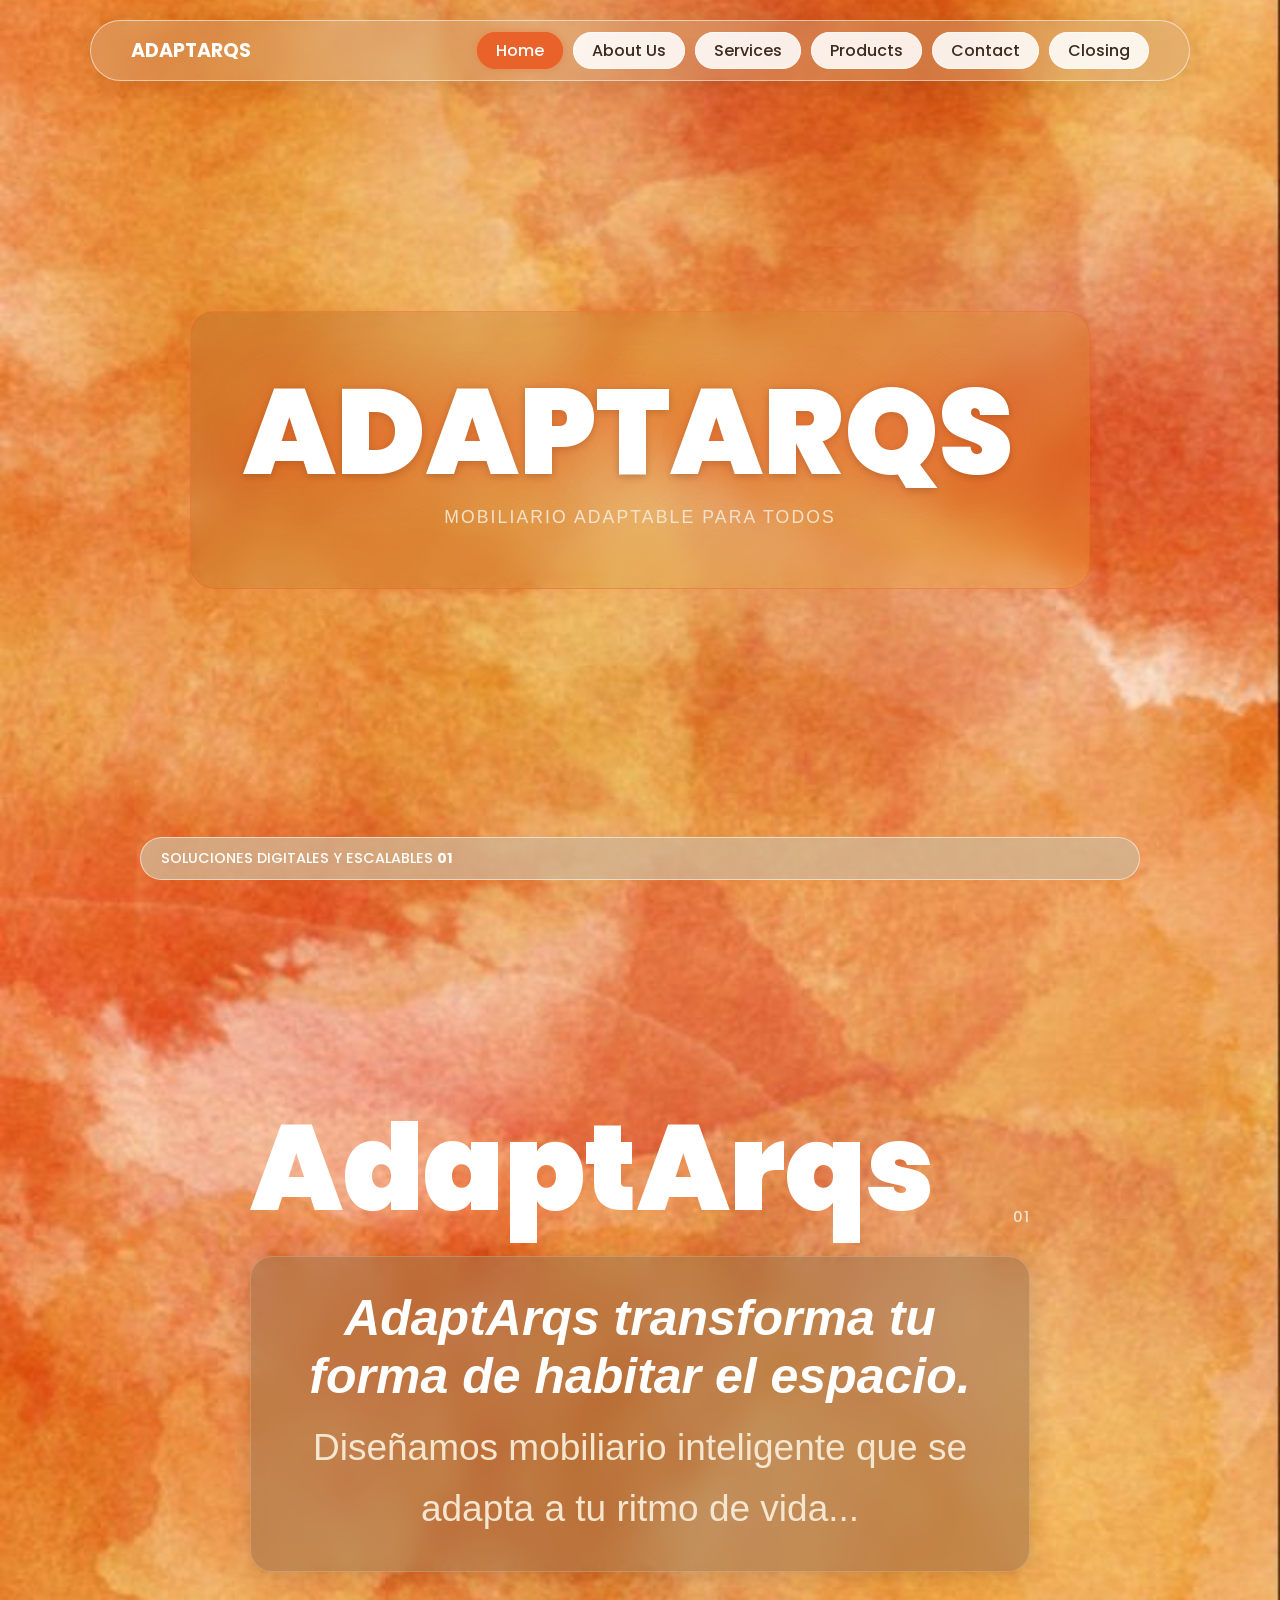
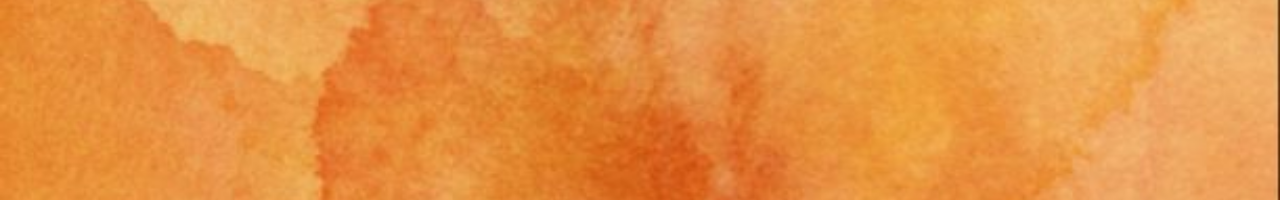
==== commit 86837ab1: "Revert "Merge pull request #2 from CamiloRodriguez122/mejoras" This reverts commit 7adea4736b3149a73" ====
--- a/index.html
+++ b/index.html
@@ -3,318 +3,137 @@
 <head>
   <meta charset="UTF-8">
   <meta name="viewport" content="width=device-width, initial-scale=1.0">
-  <title>AdaptArqs | Mobiliario adaptable para todos</title>
-  <meta name="description" content="Muebles plegables y multifuncionales inspirados en la arquitectura flexible. Compra en línea con entrega en 15 días.">
-  <meta name="theme-color" content="#ffffff">
-  <link rel="icon" href="data:image/svg+xml,%3Csvg xmlns='http://www.w3.org/2000/svg' viewBox='0 0 32 32'%3E%3Ccircle cx='16' cy='16' r='14' fill='%238c3800'/%3E%3Ccircle cx='16' cy='16' r='6' fill='%23fff'/%3E%3C/svg%3E">
-  <link rel="preconnect" href="https://fonts.googleapis.com">
-  <link rel="preconnect" href="https://fonts.gstatic.com" crossorigin>
-  <link rel="stylesheet" href="https://fonts.googleapis.com/css2?family=Hanken+Grotesk:ital,wght@0,300;0,400;0,500;0,600;0,700;1,300;1,400&family=Libre+Baskerville:ital@0;1&family=Raleway:wght@700&display=swap">
+  <title>AdaptArqs | Mobiliario Adaptable Para Todos</title>
   <link rel="stylesheet" href="style.css">
-  <script>document.documentElement.classList.add('js');if(matchMedia('(prefers-reduced-motion: reduce)').matches&&!/motion=full/.test(location.search))document.documentElement.classList.add('rm')</script>
+  <link rel="stylesheet" href="https://fonts.googleapis.com/css2?family=Montserrat:wght@700;900&display=swap">
+  <style>
+    /* ------ Sección descriptiva en index ------ */
+    .home-desc-section {
+      min-height: 100vh;
+      padding: 100px 6% 120px;
+      display: flex;
+      flex-direction: column;
+      justify-content: center;
+      gap: 28px;
+    }
+
+    .home-title-row {
+      display: flex;
+      justify-content: space-between;
+      align-items: flex-end;
+      max-width: 780px;
+      margin: 0 auto;
+      width: 100%;
+    }
+
+    .home-title-row h1 {
+      font-size: 120px;
+      font-weight: 900;
+      color: #ffffff;
+      line-height: 1;
+      letter-spacing: -0.5px;
+      font-family: 'Montserrat', sans-serif;
+    }
+
+    .home-page-num {
+      font-size: 0.9rem;
+      font-weight: 500;
+      color: rgba(255,255,255,0.75);
+      letter-spacing: 0.08em;
+    }
+
+    .home-desc-card {
+      background: rgba(160, 115, 75, 0.55);
+      backdrop-filter: blur(14px);
+      border-radius: 22px;
+      padding: 32px 48px;
+      max-width: 780px;
+      margin: 0 auto;
+      width: 100%;
+      box-shadow: 0 4px 25px rgba(60,30,10,0.18);
+      border: 1px solid rgba(255,255,255,0.18);
+    }
+
+    .home-desc-card .lead {
+      font-size: 50px;
+      font-weight: 700;
+      color: #ffffff;
+      text-align: center;
+      margin-bottom: 12px;
+      font-family: Arial, sans-serif;
+      font-style: italic;
+    }
+
+    .home-desc-card .sub {
+      font-size: 37px;
+      font-weight: 400;
+      color: #f5e6d0;
+      text-align: center;
+      line-height: 1.65;
+      font-family: 'Rotis Sans Serif', 'Arial', sans-serif;
+    }
+
+    /* ── Responsive ── */
+    .home-desc-section { scroll-snap-align: start; }
+
+    @media (max-width: 768px) {
+      .home-desc-section { padding: 80px 5% 80px; min-height: auto; }
+      .home-title-row { max-width: 100%; }
+      .home-title-row h1 { font-size: 2.4rem; }
+      .home-desc-card { max-width: 100%; padding: 22px 20px; }
+      .home-desc-card .lead { font-size: 1.2rem; }
+      .home-desc-card .sub  { font-size: 1rem; }
+    }
+
+    @media (max-width: 480px) {
+      .home-title-row h1 { font-size: 1.8rem; }
+      .home-desc-card .lead { font-size: 1rem; }
+      .home-desc-card .sub  { font-size: 0.9rem; }
+    }
+  </style>
 </head>
 <body>
-  <a class="skip-link" href="#main">Saltar al contenido</a>
 
-  <header class="site-header">
-    <div class="wrap">
-      <a class="wordmark" href="index.html">AdaptArqs</a>
-      <nav class="site-nav" id="site-nav" aria-label="Principal">
-        <ul>
-          <li><a href="index.html" aria-current="page">Inicio</a></li>
-          <li><a href="products.html">Catálogo</a></li>
-          <li><a href="about.html">Nosotros</a></li>
-          <li><a href="services.html">Servicios</a></li>
-          <li><a href="contact.html">Contacto</a></li>
-        </ul>
-        <div class="nav-contact">
-          <span>Escríbenos</span>
-          <a href="mailto:adaptartearq@gmail.com">adaptartearq@gmail.com</a>
-          <a href="tel:+573117015904">311 701 5904</a>
-        </div>
-      </nav>
-      <a class="cart-link" href="cart.html" aria-label="Carrito, 0 productos">
-        <svg viewBox="0 0 24 24" fill="none" stroke="currentColor" stroke-width="1.5" aria-hidden="true"><path d="M5 8h14l-1 12H6L5 8Z"/><path d="M9 8V6a3 3 0 0 1 6 0v2"/></svg>
-        <span class="cart-label">Carrito</span>
-        <span class="cart-count" data-cart-count data-empty="true">0</span>
-      </a>
-      <button class="menu-toggle" type="button" aria-expanded="false" aria-controls="site-nav" aria-label="Abrir menú"><span></span><span></span></button>
-    </div>
+  <!-- NAVBAR -->
+  <header class="navbar">
+    <div class="logo">ADAPTARQS</div>
+    <nav>
+      <ul class="nav-links">
+        <li><a href="#" class="active">Home</a></li>
+        <li><a href="about.html">About Us</a></li>
+        <li><a href="services.html">Services</a></li>
+        <li><a href="products.html">Products</a></li>
+        <li><a href="contact.html">Contact</a></li>
+        <li><a href="closing.html">Closing</a></li>
+      </ul>
+    </nav>
   </header>
 
-  <main id="main">
+  <!-- 🏠 HOME SECTION -->
+  <section class="hero">
+    <div class="hero-content">
+      <h1>ADAPTARQS</h1>
+      <p>MOBILIARIO ADAPTABLE PARA TODOS</p>
+    </div>
+  </section>
 
-    <!-- Portada: la pieza destacada pasa del plano a la foto -->
-    <section class="hero wrap" aria-labelledby="hero-title">
-      <div class="hero-copy">
-        <h1 id="hero-title">Espacios que se <em>transforman.</em></h1>
-        <p class="hero-sub serif-italic">Mobiliario adaptable para todos</p>
-        <p class="hero-body">Diseñamos muebles plegables y multifuncionales, inspirados en la arquitectura flexible, para aprovechar cada metro sin renunciar al diseño ni a la comodidad.</p>
-        <div class="hero-actions">
-          <a class="btn btn--ghost" href="products.html">Ver el catálogo
-            <svg class="icon-arrow" viewBox="0 0 24 24" fill="none" stroke="currentColor" stroke-width="1.5" aria-hidden="true"><path d="M4 12h15m-5-5 5 5-5 5"/></svg>
-          </a>
-          <a class="link-arrow" href="about.html">Quiénes somos
-            <svg viewBox="0 0 24 24" fill="none" stroke="currentColor" stroke-width="1.5" aria-hidden="true"><path d="M4 12h15m-5-5 5 5-5 5"/></svg>
-          </a>
-        </div>
-        <dl class="hero-facts">
-          <div><dt>Piezas</dt><dd>10 diseños</dd></div>
-          <div><dt>Entrega</dt><dd>15 días</dd></div>
-          <div><dt>Material</dt><dd>Roble y MDF</dd></div>
-        </dl>
-      </div>
+  <!-- ✨ DESCRIPCIÓN (antes About Us) -->
+  <section class="home-desc-section">
+    <div class="home-title-row">
+      <h1>AdaptArqs</h1>
+      <span class="home-page-num">01</span>
+    </div>
+    <div class="home-desc-card">
+      <p class="lead">AdaptArqs transforma tu forma de habitar el espacio.</p>
+      <p class="sub">Diseñamos mobiliario inteligente que se<br>adapta a tu ritmo de vida...</p>
+    </div>
+  </section>
 
-      <div class="hero-stage" data-stage aria-roledescription="carrusel" aria-label="Piezas destacadas">
-        <svg class="rings" viewBox="0 0 104 26" aria-hidden="true"><g fill="currentColor" fill-rule="evenodd"><path d="M13 .4a12.6 12.6 0 1 1 0 25.2A12.6 12.6 0 0 1 13 .4Zm0 7.1a5.5 5.5 0 1 0 0 11 5.5 5.5 0 0 0 0-11Z"/><path d="M39 .4a12.6 12.6 0 1 1 0 25.2A12.6 12.6 0 0 1 39 .4Zm0 7.1a5.5 5.5 0 1 0 0 11 5.5 5.5 0 0 0 0-11Z"/><path d="M65 .4a12.6 12.6 0 1 1 0 25.2A12.6 12.6 0 0 1 65 .4Zm0 7.1a5.5 5.5 0 1 0 0 11 5.5 5.5 0 0 0 0-11Z"/><path d="M91 .4a12.6 12.6 0 1 1 0 25.2A12.6 12.6 0 0 1 91 .4Zm0 7.1a5.5 5.5 0 1 0 0 11 5.5 5.5 0 0 0 0-11Z"/></g></svg>
-
-        <a class="plate stage-plate" data-build data-manual href="buy.html?p=velora" data-stage-link>
-          <img class="plate-plano" src="./Productos/catalogo/velora-plano.png" alt="" decoding="async">
-          <img class="plate-photo" src="./Productos/catalogo/velora.jpg" alt="VELORA: Sillón con superficie de trabajo integrada" fetchpriority="high" decoding="async">
-        </a>
-
-        <div class="stage-caption">
-          <p class="stage-name" aria-live="polite"><em data-stage-name>VELORA:</em> <span data-stage-sub>Sillón con superficie de trabajo integrada</span></p>
-          <p class="stage-meta"><span class="stage-price" data-stage-price>$1.000.000</span><span>Entrega en 15 días</span></p>
-          <div class="stage-buy">
-            <button class="btn" type="button" data-stage-add>
-              <svg viewBox="0 0 24 24" fill="none" stroke="currentColor" stroke-width="1.5" aria-hidden="true"><path d="M5 8h14l-1 12H6L5 8Z"/><path d="M9 8V6a3 3 0 0 1 6 0v2"/></svg>
-              <span data-stage-add-label>Elegir color</span>
-            </button>
-            <div class="stage-pager">
-              <button class="icon-btn" type="button" data-stage-prev aria-label="Pieza anterior"><svg viewBox="0 0 24 24" fill="none" stroke="currentColor" stroke-width="1.5" aria-hidden="true"><path d="M20 12H5m5-5-5 5 5 5"/></svg></button>
-              <span class="stage-count" data-stage-count>01 / 04</span>
-              <button class="icon-btn" type="button" data-stage-next aria-label="Pieza siguiente"><svg viewBox="0 0 24 24" fill="none" stroke="currentColor" stroke-width="1.5" aria-hidden="true"><path d="M4 12h15m-5-5 5 5-5 5"/></svg></button>
-              <button class="icon-btn" type="button" data-stage-pause aria-label="Pausar"><svg viewBox="0 0 24 24" fill="currentColor" aria-hidden="true" data-icon-pause><rect x="7" y="5.5" width="3" height="13"/><rect x="14" y="5.5" width="3" height="13"/></svg><svg viewBox="0 0 24 24" fill="currentColor" aria-hidden="true" data-icon-play hidden><path d="M8 5.5v13l10-6.5z"/></svg></button>
-            </div>
-          </div>
-          <div class="stage-progress" data-stage-progress><span></span></div>
-        </div>
-      </div>
-
-      <p class="hero-mark" aria-hidden="true" data-fit><span>AdaptArqs</span></p>
-    </section>
-
-    <!-- Galería móvil de la colección -->
-    <section class="section" aria-labelledby="col-title">
-      <div class="wrap section-head">
-        <div>
-          <h2 id="col-title">La <em>colección</em></h2>
-          <p>Diez piezas que se pliegan, se extienden y se transforman. Cada una nace como un plano.</p>
-        </div>
-        <a class="link-arrow" href="products.html">Ver todo el catálogo
-          <svg viewBox="0 0 24 24" fill="none" stroke="currentColor" stroke-width="1.5" aria-hidden="true"><path d="M4 12h15m-5-5 5 5-5 5"/></svg>
-        </a>
-      </div>
-      <div class="rail-shell" data-rail-shell>
-        <div class="rail" id="homeRail" tabindex="0" aria-label="Colección AdaptArqs"></div>
-        <div class="wrap rail-controls">
-          <div class="rail-track"><span class="rail-thumb"></span></div>
-          <div class="rail-arrows">
-            <button class="icon-btn" type="button" data-rail-prev aria-label="Ver piezas anteriores"><svg viewBox="0 0 24 24" fill="none" stroke="currentColor" stroke-width="1.5" aria-hidden="true"><path d="M20 12H5m5-5-5 5 5 5"/></svg></button>
-            <button class="icon-btn" type="button" data-rail-next aria-label="Ver más piezas"><svg viewBox="0 0 24 24" fill="none" stroke="currentColor" stroke-width="1.5" aria-hidden="true"><path d="M4 12h15m-5-5 5 5-5 5"/></svg></button>
-          </div>
-        </div>
-      </div>
-    </section>
-
-    <div class="wrap" aria-hidden="true"><div class="rule"></div></div>
-
-    <!-- Principios de la marca -->
-    <section class="section wrap principles" aria-labelledby="pr-title">
-      <div>
-        <h2 id="pr-title" class="principles-statement">Los espacios deben adaptarse a las personas, <em>y no al contrario.</em></h2>
-        <ul class="principles-list">
-          <li><strong>Flexibilidad</strong><span>Espacios que se transforman.</span></li>
-          <li><strong>Funcionalidad</strong><span>Diseño al servicio del uso cotidiano.</span></li>
-          <li><strong>Adaptabilidad</strong><span>Soluciones para diferentes contextos.</span></li>
-        </ul>
-        <p style="margin-top: var(--space-6)">
-          <a class="link-arrow" href="about.html">Conoce la marca
-            <svg viewBox="0 0 24 24" fill="none" stroke="currentColor" stroke-width="1.5" aria-hidden="true"><path d="M4 12h15m-5-5 5 5-5 5"/></svg>
-          </a>
-        </p>
-      </div>
-      <figure>
-        <a class="plate principles-plate" href="buy.html?p=orbe" aria-label="Ver ORBE: Comedor plegable">
-          <img class="plate-photo" src="./Productos/catalogo/orbe-sm.jpg" alt="ORBE: Comedor plegable con estantería integrada" loading="lazy" decoding="async">
-        </a>
-        <figcaption class="stage-meta" style="margin-top: var(--space-3)"><span><em class="serif-italic" style="color: var(--color-accent)">ORBE</em> · Comedor plegable</span><span class="stage-price">$1.800.000</span></figcaption>
-      </figure>
-    </section>
-
-    <!-- Banda de confort -->
-    <section class="band" aria-labelledby="band-title">
-      <div class="band-grid">
-        <div class="band-copy" data-reveal>
-          <h2 id="band-title" class="band-word">CONFORT</h2>
-          <p class="band-line">El confort también se siente.</p>
-          <p>NÓRIA transmite elegancia, equilibrio y calidez mediante la integración de la cama con el almacenamiento y las estanterías laterales.</p>
-          <a class="btn btn--light" href="buy.html?p=noria">Ver NÓRIA · $2.500.000
-            <svg class="icon-arrow" viewBox="0 0 24 24" fill="none" stroke="currentColor" stroke-width="1.5" aria-hidden="true"><path d="M4 12h15m-5-5 5 5-5 5"/></svg>
-          </a>
-        </div>
-        <div class="plate band-plate">
-          <img class="plate-photo" src="./Productos/catalogo/noria.jpg" alt="NÓRIA: Cama con biblioteca integrada" loading="lazy" decoding="async">
-        </div>
-      </div>
-    </section>
-
-    <!-- Cómo comprar -->
-    <div class="wrap" aria-hidden="true" style="margin-top: var(--section-y)"><div class="rule"></div></div>
-    <section class="section wrap" aria-labelledby="steps-title">
-      <div class="section-head">
-        <h2 id="steps-title">Comprar es <em>simple</em></h2>
-      </div>
-      <ol class="steps">
-        <li data-reveal>
-          <h3>Elige tu pieza</h3>
-          <p>Explora el catálogo, revisa las especificaciones de cada pieza y escoge el color que va con tu espacio.</p>
-        </li>
-        <li data-reveal>
-          <h3>Confirma la entrega</h3>
-          <p>Indica tus datos y la dirección de entrega en un solo paso, desde el celular o el computador.</p>
-        </li>
-        <li data-reveal>
-          <h3>Recíbela en 15 días</h3>
-          <p>Cada ficha indica su tiempo de entrega. Te escribimos al correo para coordinar la llegada.</p>
-        </li>
-      </ol>
-    </section>
-  </main>
-
-  <footer class="site-footer">
-    <div class="wrap">
-      <div class="footer-head">
-        <p class="footer-mark">AdaptArqs</p>
-        <p class="footer-tag serif-italic">Mobiliario adaptable para todos</p>
-      </div>
-      <div class="rule" aria-hidden="true"></div>
-      <div class="footer-grid">
-        <div>
-          <h2>Tienda</h2>
-          <ul><li><a href="products.html">Catálogo</a></li><li><a href="cart.html">Carrito</a></li><li><a href="services.html">Servicios</a></li></ul>
-        </div>
-        <div>
-          <h2>Marca</h2>
-          <ul><li><a href="about.html">Nosotros</a></li><li><a href="contact.html">Contacto</a></li></ul>
-        </div>
-        <div>
-          <h2>Contacto</h2>
-          <ul><li><a href="mailto:adaptartearq@gmail.com">adaptartearq@gmail.com</a></li><li><a href="tel:+573117015904">311 701 5904</a></li><li>Entregas en 15 días</li></ul>
-        </div>
-      </div>
-      <div class="footer-legal"><span>© 2026 AdaptArqs. Todos los derechos reservados.</span><span>Precios en pesos colombianos (COP).</span></div>
-    </div>
+  <!-- FOOTER -->
+  <footer class="footer">
+    <p>SOLUCIONES DIGITALES Y ESCALABLES <span>01</span></p>
   </footer>
 
-  <script src="productos.js"></script>
   <script src="script.js"></script>
-  <script>
-    // Galería de la colección
-    document.getElementById('homeRail').innerHTML = PRODUCTS.map(p => productCardHTML(p)).join('');
-
-    // 🎬 Portada: rota las piezas destacadas, cada una pasa del plano a la foto
-    (function setupStage() {
-      const stage = document.querySelector('[data-stage]');
-      const ids   = ['velora', 'ergon', 'noria', 'seren'];
-      const items = ids.map(getProduct);
-      const DUR   = 7000;
-      const plate = stage.querySelector('.stage-plate');
-      const plano = plate.querySelector('.plate-plano');
-      const photo = plate.querySelector('.plate-photo');
-      const progress = stage.querySelector('[data-stage-progress]');
-      const pauseBtn = stage.querySelector('[data-stage-pause]');
-      let index = 0, timer = null, paused = REDUCED_MOTION, hovering = false;
-
-      stage.style.setProperty('--stage-dur', DUR + 'ms');
-
-      // Precarga para que el cambio no muestre huecos
-      items.forEach(p => { new Image().src = p.image; new Image().src = p.plano; });
-
-      function render(p) {
-        stage.querySelector('[data-stage-name]').textContent  = p.name + ':';
-        stage.querySelector('[data-stage-sub]').textContent   = p.subtitle;
-        stage.querySelector('[data-stage-price]').textContent = formatCOP(p.price);
-        stage.querySelector('[data-stage-count]').textContent = `${String(index + 1).padStart(2, '0')} / ${String(items.length).padStart(2, '0')}`;
-        stage.querySelector('[data-stage-add-label]').textContent = p.colors ? 'Elegir color' : 'Agregar al carrito';
-        plate.href = `buy.html?p=${p.id}`;
-        plate.setAttribute('aria-label', `Ver ${p.name}: ${p.subtitle}`);
-        photo.alt = `${p.name}: ${p.subtitle}`;
-      }
-
-      function restartProgress() {
-        progress.classList.remove('is-running', 'is-paused');
-        void progress.offsetWidth;
-        if (!paused) progress.classList.add('is-running');
-        if (hovering) progress.classList.add('is-paused');
-      }
-
-      function go(to) {
-        index = (to + items.length) % items.length;
-        const p = items[index];
-        if (REDUCED_MOTION) {
-          plano.src = p.plano; photo.src = p.image; render(p);
-          return;
-        }
-        plate.classList.add('is-leaving');
-        setTimeout(() => {
-          plano.src = p.plano;
-          photo.src = p.image;
-          render(p);
-          plate.classList.remove('is-leaving');
-          buildPlate(plate, 40);
-        }, 460);
-        schedule();
-      }
-
-      function schedule() {
-        clearTimeout(timer);
-        restartProgress();
-        if (paused) return;
-        timer = setTimeout(tick, DUR);
-      }
-
-      function tick() {
-        if (hovering) { timer = setTimeout(tick, 600); return; }
-        go(index + 1);
-      }
-
-      // Las piezas con colores se compran desde su ficha, donde se elige el color
-      stage.querySelector('[data-stage-add]').addEventListener('click', e => {
-        const p = items[index];
-        if (p.colors) { location.href = `buy.html?p=${p.id}#colorRow`; return; }
-        addToCart(p.id, null, 1);
-        markDone(e.currentTarget, 'Agregado');
-        showAddedToast(p, null);
-      });
-
-      stage.querySelector('[data-stage-next]').addEventListener('click', () => go(index + 1));
-      stage.querySelector('[data-stage-prev]').addEventListener('click', () => go(index - 1));
-
-      pauseBtn.addEventListener('click', () => {
-        paused = !paused;
-        pauseBtn.setAttribute('aria-label', paused ? 'Reproducir' : 'Pausar');
-        pauseBtn.querySelector('[data-icon-pause]').hidden = paused;
-        pauseBtn.querySelector('[data-icon-play]').hidden  = !paused;
-        schedule();
-      });
-      if (paused) {
-        pauseBtn.setAttribute('aria-label', 'Reproducir');
-        pauseBtn.querySelector('[data-icon-pause]').hidden = true;
-        pauseBtn.querySelector('[data-icon-play]').hidden  = false;
-      }
-
-      stage.addEventListener('pointerenter', () => { hovering = true;  progress.classList.add('is-paused'); });
-      stage.addEventListener('pointerleave', () => { hovering = false; progress.classList.remove('is-paused'); });
-      stage.addEventListener('focusin',  () => { hovering = true;  progress.classList.add('is-paused'); });
-      stage.addEventListener('focusout', () => { hovering = false; progress.classList.remove('is-paused'); });
-      document.addEventListener('visibilitychange', () => { if (!document.hidden) schedule(); else clearTimeout(timer); });
-
-      // Primera construcción al cargar
-      buildPlate(plate, 260);
-      schedule();
-    })();
-  </script>
 </body>
 </html>
--- a/style.css
+++ b/style.css
@@ -1,1393 +1,1095 @@
-/* =============================================================
-   AdaptArqs — sistema visual del catálogo llevado a la web
-   Tokens: primitivos → semánticos → componentes
-   ============================================================= */
-
+@import url('https://fonts.googleapis.com/css2?family=Poppins:wght@300;400;600;700&display=swap');
+@import url('https://fonts.googleapis.com/css2?family=Montserrat:wght@700;900&display=swap');
+
+/* === VARIABLES DE PALETA === */
 :root {
-  /* ---- Primitivos ---- */
-  --white:      #ffffff;
-  --paper:      #f6f4f1;
-  --ink-900:    #1d1d1d;
-  --ink-700:    #3b3836;
-  --ink-500:    #66615d;
-  --ink-300:    #a39d97;
-  --ink-150:    #dcd7d1;
-  --ink-100:    #ebe7e2;
-  --brown-600:  #8c3800;
-  --brown-700:  #6e2b00;
-  --brown-100:  #f5ebe3;
-  --wine-700:   #651f0e;
-  --wine-800:   #4e1709;
-  --wine-50:    #f7e9e3;
-
-  --font-mark:  'Raleway', 'Hanken Grotesk', sans-serif;
-  --font-sans:  'Hanken Grotesk', 'Helvetica Neue', Arial, sans-serif;
-  --font-serif: 'Libre Baskerville', Georgia, serif;
-
-  --step--1: clamp(0.8rem, 0.78rem + 0.1vw, 0.875rem);
-  --step-0:  clamp(1rem, 0.97rem + 0.15vw, 1.0625rem);
-  --step-1:  clamp(1.15rem, 1.08rem + 0.35vw, 1.3rem);
-  --step-2:  clamp(1.4rem, 1.25rem + 0.75vw, 1.8rem);
-  --step-3:  clamp(1.8rem, 1.45rem + 1.6vw, 2.75rem);
-  --step-4:  clamp(2.3rem, 1.6rem + 3.2vw, 4.25rem);
-  --step-5:  clamp(2.8rem, 1.7rem + 4.8vw, 5.75rem);
-
-  --space-1: 4px;  --space-2: 8px;  --space-3: 12px; --space-4: 16px;
-  --space-5: 24px; --space-6: 32px; --space-7: 48px; --space-8: 64px;
-  --space-9: 96px; --space-10: 144px;
-
-  --ease-out:    cubic-bezier(0.16, 1, 0.3, 1);
-  --ease-in-out: cubic-bezier(0.65, 0, 0.35, 1);
-  --ease-in:     cubic-bezier(0.55, 0, 1, 0.45);
-  --dur-1: 140ms;
-  --dur-2: 240ms;
-  --dur-3: 420ms;
-  --dur-4: 900ms;
-
-  /* ---- Semánticos ---- */
-  --color-bg:          var(--white);
-  --color-surface:     var(--paper);
-  --color-text:        var(--ink-900);
-  --color-text-muted:  var(--ink-500);
-  --color-accent:      var(--brown-600);
-  --color-accent-deep: var(--brown-700);
-  --color-accent-soft: var(--brown-100);
-  --color-line:        var(--ink-900);
-  --color-line-soft:   var(--ink-150);
-  --color-band:        var(--wine-700);
-  --color-on-band:     var(--wine-50);
-  --color-focus:       var(--brown-600);
-  --color-danger:      #a3260f;
-
-  --gutter:     clamp(16px, 4vw, 56px);
-  --max-width:  1360px;
-  --section-y:  clamp(72px, 9vw, 144px);
-
-  /* ---- Componentes ---- */
-  --header-h:   72px;
-  --btn-h:      50px;
-  --btn-radius: 2px;
-  --card-ratio: 4 / 5;
-  --rule-weight: 1px;
-
-  color-scheme: light;
-}
-
-@media (max-width: 768px) {
-  :root { --header-h: 60px; --btn-h: 52px; }
-}
-
-/* ---- Base ---- */
-*, *::before, *::after { box-sizing: border-box; }
-
-* { margin: 0; padding: 0; }
-
-html {
-  -webkit-text-size-adjust: 100%;
-  text-size-adjust: 100%;
-  scroll-padding-top: calc(var(--header-h) + 16px);
-}
-
+  --text-primary:   #ffffff;
+  --text-secondary: #f5e6d0;
+  --text-light:     #e8cdb0;
+  --bg-card:        rgba(195, 155, 110, 0.42);
+  --bg-card-hover:  rgba(180, 140, 95, 0.55);
+  --bg-navbar:      rgba(210, 175, 135, 0.38);
+  --bg-footer:      rgba(210, 180, 145, 0.80);
+  --border-color:   rgba(255, 255, 255, 0.55);
+  --border-hover:   rgba(255, 255, 255, 0.90);
+  --btn-active-bg:  rgba(255, 255, 255, 0.92);
+  --btn-hover:      rgba(255, 255, 255, 1.00);
+  --shadow:         0 4px 25px rgba(80, 45, 15, 0.15);
+
+  /* === COLORES DE ACENTO === */
+  --accent:         #E8622A;          /* terracota vibrante */
+  --accent-light:   rgba(232, 98, 42, 0.18);
+  --accent-glow:    rgba(232, 98, 42, 0.45);
+  --accent2:        #F4A832;          /* ámbar cálido */
+  --accent2-light:  rgba(244, 168, 50, 0.15);
+  --shadow-accent:  0 4px 30px rgba(232, 98, 42, 0.22);
+}
+
+* {
+  margin: 0;
+  padding: 0;
+  box-sizing: border-box;
+  font-family: 'Poppins', sans-serif;
+}
+
+
+/* =============================================
+   🌀 PAGE TRANSITION OVERLAY
+   ============================================= */
+.page-overlay {
+  position: fixed;
+  inset: 0;
+  background: linear-gradient(
+    135deg,
+    rgba(232, 98, 42, 0.92) 0%,
+    rgba(60, 30, 10, 0.96)  100%
+  );
+  z-index: 99990;
+  pointer-events: none;
+  opacity: 0;
+  transition: opacity 0.55s cubic-bezier(0.76, 0, 0.24, 1);
+}
+
+.page-overlay.fade-in  { opacity: 1; pointer-events: all; }
+.page-overlay.fade-out { opacity: 0; pointer-events: none; }
+
+/* =============================================
+   📝 SPLIT TEXT REVEAL
+   ============================================= */
+.split-word {
+  display: inline-block;
+  vertical-align: bottom;
+  margin-right: 0.2em;
+}
+
+.split-word span {
+  display: inline-block;
+  transform: translateY(110%);
+  opacity: 0;
+  transition:
+    transform 0.75s cubic-bezier(0.16, 1, 0.3, 1),
+    opacity   0.75s cubic-bezier(0.16, 1, 0.3, 1);
+  will-change: transform, opacity;
+}
+
+.split-word.revealed span {
+  transform: translateY(0);
+  opacity: 1;
+}
+
+/* =============================================
+   🎨 BREATHING GRADIENT (hero card)
+   ============================================= */
+@keyframes breatheGradient {
+  0%   { background-position: 0%   50%; }
+  50%  { background-position: 100% 50%; }
+  100% { background-position: 0%   50%; }
+}
+
+/* --- FONDO GLOBAL --- */
 body {
-  font-family: var(--font-sans);
-  font-size: var(--step-0);
-  line-height: 1.6;
-  color: var(--color-text);
-  background: var(--color-bg);
+  position: relative;
   min-height: 100vh;
-  overflow-x: clip;
-  -webkit-font-smoothing: antialiased;
-  caret-color: var(--color-accent);
-}
-
-img, svg, video { display: block; max-width: 100%; }
-
-a { color: inherit; }
-
-button, input, select, textarea { font: inherit; color: inherit; }
-
-button { cursor: pointer; background: none; border: none; }
-
-h1, h2, h3, h4 {
+  overflow-x: hidden;
+  /* 'scroll' en vez de 'fixed' para que el parallax JS funcione */
+  background: url('./Media/FondoNuevo2.jpeg') no-repeat center 50%;
+  background-size: cover;
+  background-attachment: scroll;
+}
+
+/* Secciones encima del canvas de partículas (z-index: 1) */
+section, header, footer, .home-desc-section,
+.about, .services, .products, .mission-vision,
+.contact-section, .closing {
+  position: relative;
+  z-index: 2;
+}
+
+/* --- NAVBAR FIJA --- */
+.navbar {
+  position: fixed;
+  top: 20px;
+  left: 50%;
+  transform: translateX(-50%);
+  display: flex;
+  justify-content: space-between;
+  align-items: center;
+  background: var(--bg-navbar);
+  backdrop-filter: blur(10px);
+  padding: 15px 40px;
+  border-radius: 50px;
+  box-shadow: var(--shadow);
+  width: 90%;
+  max-width: 1100px;
+  z-index: 1000;
+  border: 1px solid var(--border-color);
+}
+
+.logo {
+  font-weight: 700;
+  font-size: 1.2rem;
+  color: var(--text-primary);
+}
+
+.nav-links {
+  list-style: none;
+  display: flex;
+  gap: 10px;
+}
+
+.nav-links a {
+  text-decoration: none;
+  padding: 6px 18px;
+  border-radius: 50px;
+  border: 1px solid rgba(255,255,255,0.6);
+  background: rgba(255, 255, 255, 0.88);
+  color: #3d2b1f;
+  transition: background 0.35s ease, border-color 0.35s ease,
+              color 0.35s ease, box-shadow 0.35s ease;
+  font-weight: 500;
+}
+
+.nav-links a:hover {
+  background: var(--accent);
+  border-color: var(--accent);
+  color: #ffffff;
+  box-shadow: 0 0 14px var(--accent-glow);
+}
+
+.nav-links a.active {
+  background: var(--accent);
+  border-color: var(--accent);
+  color: #ffffff;
+  box-shadow: 0 0 10px var(--accent-glow);
+}
+
+/* --- FOOTER FIJO --- */
+.footer {
+  position: fixed;
+  bottom: 20px;
+  left: 50%;
+  transform: translateX(-50%);
+  background: var(--bg-footer);
+  width: 90%;
+  max-width: 1000px;
+  padding: 10px 20px;
+  border-radius: 50px;
+  display: flex;
+  justify-content: space-between;
+  align-items: center;
+  font-weight: 500;
+  font-size: 0.9rem;
+  z-index: 1000;
+  color: var(--text-primary);
+  border: 1px solid var(--border-color);
+}
+
+.footer span {
+  font-weight: 700;
+  color: var(--text-primary);
+}
+
+/* --- HERO SECTION --- */
+.hero {
+  display: flex;
+  justify-content: center;
+  align-items: center;
+  flex-direction: column;
+  min-height: 100vh;
+  padding-top: 150px;
+  padding-bottom: 150px;
+  transition: padding 1s cubic-bezier(0.25, 0.46, 0.45, 0.94);
+  position: relative;
+  z-index: 2;
+}
+
+.hero.scrolled {
+  padding-top: 100px;
+  padding-bottom: 80px;
+}
+
+.hero-content {
+  background: linear-gradient(
+    -45deg,
+    rgba(232, 98, 42, 0.32),
+    rgba(195, 155, 110, 0.52),
+    rgba(244, 168, 50, 0.28),
+    rgba(180, 100, 40, 0.38)
+  );
+  background-size: 300% 300%;
+  animation: breatheGradient 7s ease infinite;
+  backdrop-filter: blur(14px);
+  border-radius: 25px;
+  padding: 60px 48px;
+  text-align: center;
+  width: 80%;
+  max-width: 900px;
+  box-shadow: var(--shadow-accent);
+  border: 1px solid rgba(232, 98, 42, 0.45);
+  transition: transform 0.9s cubic-bezier(0.25, 0.46, 0.45, 0.94),
+              opacity 0.9s cubic-bezier(0.25, 0.46, 0.45, 0.94);
+  opacity: 0;
+  transform: translateY(30px);
+}
+
+.hero-content.visible {
+  opacity: 1;
+  transform: translateY(0);
+}
+
+.hero-content h1 {
+  font-size: clamp(3rem, 10vw, 120px);
+  color: var(--text-primary);
+  font-weight: 900;
+  margin-bottom: 15px;
+  line-height: 1;
+  white-space: nowrap;
+  transition: font-size 1s cubic-bezier(0.25, 0.46, 0.45, 0.94),
+              text-shadow 1s cubic-bezier(0.25, 0.46, 0.45, 0.94);
+  font-family: 'Montserrat', sans-serif;
+  text-shadow:
+    0 0 40px rgba(232, 98, 42, 0.65),
+    0 0 80px rgba(232, 98, 42, 0.30),
+    0 2px 8px rgba(0,0,0,0.25);
+}
+
+.hero.scrolled .hero-content h1 {
+  font-size: clamp(2rem, 5vw, 3rem);
+}
+
+.hero-content p {
+  color: var(--text-secondary);
+  font-size: 1.1rem;
+  font-family: Arial, sans-serif;
+  transition: font-size 1s cubic-bezier(0.25, 0.46, 0.45, 0.94);
+  letter-spacing: 0.12em;
+}
+
+/* --- TEXTO DE PROPUESTA --- */
+.subtext {
+  color: var(--text-secondary);
   font-weight: 400;
-  line-height: 1.08;
-  letter-spacing: -0.02em;
-  text-wrap: balance;
-}
-
-p { text-wrap: pretty; }
-
-::selection { background: var(--color-accent); color: var(--white); }
-
-:focus-visible {
-  outline: 2px solid var(--color-focus);
-  outline-offset: 3px;
-  border-radius: 1px;
-}
-
-html { scrollbar-color: var(--ink-300) transparent; scrollbar-width: thin; }
-::-webkit-scrollbar { width: 10px; height: 10px; }
-::-webkit-scrollbar-thumb { background: var(--ink-150); border-radius: 10px; border: 2px solid var(--white); }
-::-webkit-scrollbar-thumb:hover { background: var(--ink-300); }
-
-[hidden] { display: none !important; }
-
-.sr-only {
-  position: absolute; width: 1px; height: 1px; padding: 0; margin: -1px;
-  overflow: hidden; clip: rect(0 0 0 0); white-space: nowrap; border: 0;
-}
-
-.skip-link {
-  position: absolute; left: var(--gutter); top: -60px; z-index: 2000;
-  background: var(--color-accent); color: var(--white);
-  padding: 10px 16px; text-decoration: none; font-weight: 600;
-  transition: top var(--dur-2) var(--ease-out);
-}
-.skip-link:focus { top: 12px; }
-
-.wrap {
+  font-size: 1rem;
+  line-height: 1.8;
+  margin-top: 25px;
+  text-align: justify;
+  background: rgba(195, 155, 110, 0.25);
+  padding: 25px;
+  border-radius: 20px;
+  box-shadow: var(--shadow);
+  opacity: 0;
+  transform: translateY(40px);
+  transition: opacity 1.1s cubic-bezier(0.25, 0.46, 0.45, 0.94),
+              transform 1.1s cubic-bezier(0.25, 0.46, 0.45, 0.94);
+}
+
+.subtext.visible {
+  opacity: 1;
+  transform: translateY(0);
+}
+
+/* --- ABOUT SECTION --- */
+.about {
+  min-height: 100vh;
+  display: flex;
+  justify-content: center;
+  align-items: center;
+  flex-direction: column;
+  padding: 160px 20px;
+}
+
+.about-container {
+  width: 85%;
+  max-width: 1000px;
+  background: linear-gradient(
+    135deg,
+    rgba(232, 98, 42, 0.20) 0%,
+    rgba(195, 155, 110, 0.44) 50%,
+    rgba(244, 168, 50, 0.16) 100%
+  );
+  backdrop-filter: blur(10px);
+  border-radius: 25px;
+  padding: 60px;
+  box-shadow: var(--shadow-accent);
+  border: 1px solid rgba(232, 98, 42, 0.38);
+  text-align: center;
+  opacity: 0;
+  transform: translateY(40px);
+  transition: opacity 1.1s cubic-bezier(0.25, 0.46, 0.45, 0.94),
+              transform 1.1s cubic-bezier(0.25, 0.46, 0.45, 0.94);
+}
+
+.about-container.visible {
+  opacity: 1;
+  transform: translateY(0);
+}
+
+.about-text h2 {
+  font-size: 2.2rem;
+  color: var(--text-primary);
+  font-weight: 700;
+  margin-bottom: 25px;
+  position: relative;
+  display: inline-block;
+}
+
+.about-text h2::after {
+  content: '';
+  display: block;
+  width: 60%;
+  height: 3px;
+  background: linear-gradient(90deg, var(--accent), var(--accent2));
+  border-radius: 2px;
+  margin: 8px auto 0;
+  opacity: 0.85;
+}
+
+.about-text p {
+  color: var(--text-secondary);
+  line-height: 1.8;
+  margin-bottom: 40px;
+}
+
+.about-team {
+  display: flex;
+  justify-content: center;
+  gap: 40px;
+  flex-wrap: wrap;
+}
+
+.member {
+  background: linear-gradient(
+    160deg,
+    rgba(232, 98, 42, 0.22) 0%,
+    rgba(195, 155, 110, 0.45) 100%
+  );
+  border-radius: 20px;
+  overflow: hidden;
+  width: 180px;
+  box-shadow: var(--shadow);
+  transition: transform 0.45s cubic-bezier(0.25, 0.46, 0.45, 0.94),
+              box-shadow 0.45s cubic-bezier(0.25, 0.46, 0.45, 0.94);
+  border: 1px solid rgba(232, 98, 42, 0.30);
+}
+
+.member:hover {
+  transform: translateY(-10px);
+  box-shadow: 0 10px 28px var(--accent-glow);
+}
+
+.member img {
   width: 100%;
-  max-width: var(--max-width);
-  margin-inline: auto;
-  padding-inline: var(--gutter);
-}
-
-/* Nombre de pieza al estilo del catálogo: cursiva café */
-.title em, h1 em, h2 em, h3 em {
-  font-style: italic;
-  font-weight: 300;
-  color: var(--color-accent);
-}
-
-.serif-italic {
-  font-family: var(--font-serif);
-  font-style: italic;
-  font-weight: 400;
-  letter-spacing: 0;
-}
-
-.muted { color: var(--color-text-muted); }
-
-/* ---- Línea con estrella de cuatro puntas (firma del catálogo) ---- */
-.rule {
+  height: 220px;
+  object-fit: cover;
+  border-bottom: 2px solid var(--border-color);
+}
+
+.member span {
+  display: block;
+  padding: 10px;
+  font-weight: 600;
+  color: var(--text-primary);
+}
+
+/* --- MISSION & VISION / ABOUT US SECTION --- */
+.mission-vision {
+  min-height: 100vh;
+  display: flex;
+  justify-content: center;
+  align-items: center;
+  padding: 150px 20px;
+}
+
+.mission-vision-container {
+  background: var(--bg-card);
+  backdrop-filter: blur(12px);
+  border-radius: 25px;
+  padding: 60px 80px;
+  width: 90%;
+  max-width: 1100px;
+  box-shadow: var(--shadow);
+  border: 1px solid var(--border-color);
+  text-align: center;
+  animation: fadeInUp 1s ease forwards;
+  opacity: 0;
+}
+
+.mission-vision-container h2 {
+  font-size: 2.5rem;
+  color: var(--text-primary);
+  font-weight: 700;
+  margin-bottom: 40px;
+}
+
+.mission-vision-content {
+  display: flex;
+  justify-content: space-between;
+  align-items: flex-start;
+  gap: 50px;
+  text-align: left;
+}
+
+.mission, .vision {
+  flex: 1;
+}
+
+.mission h3, .vision h3 {
+  font-size: 1.2rem;
+  font-weight: 700;
+  margin-bottom: 15px;
+  color: var(--text-primary);
+}
+
+.mission p, .vision p {
+  color: var(--text-secondary);
+  font-size: 0.95rem;
+  line-height: 1.8;
+}
+
+.divider {
+  width: 2px;
+  background: var(--border-color);
+  border-radius: 2px;
+  height: auto;
+}
+
+@keyframes fadeInUp {
+  0%   { transform: translateY(40px); opacity: 0; }
+  100% { transform: translateY(0);    opacity: 1; }
+}
+
+@media (max-width: 850px) {
+  .mission-vision-content {
+    flex-direction: column;
+    gap: 30px;
+    text-align: center;
+  }
+  .divider { display: none; }
+}
+
+/* --- SERVICES SECTION --- */
+.services {
+  min-height: 100vh;
+  display: flex;
+  justify-content: center;
+  align-items: center;
+  padding: 150px 20px;
+}
+
+.services-container {
+  background: var(--bg-card);
+  backdrop-filter: blur(12px);
+  border-radius: 25px;
+  padding: 60px 80px;
+  width: 90%;
+  max-width: 1100px;
+  box-shadow: var(--shadow);
+  border: 1px solid var(--border-color);
+  text-align: center;
+  animation: fadeInUp 1s ease forwards;
+  opacity: 0;
+}
+
+.services-container h2 {
+  font-size: 2.5rem;
+  color: var(--text-primary);
+  font-weight: 700;
+  margin-bottom: 40px;
+}
+
+.services-content {
+  display: flex;
+  flex-direction: column;
+  align-items: center;
+  gap: 40px;
+}
+
+.service {
+  width: 80%;
+  max-width: 800px;
+  background: linear-gradient(
+    135deg,
+    rgba(232, 98, 42, 0.18) 0%,
+    rgba(195, 155, 110, 0.35) 60%,
+    rgba(244, 168, 50, 0.12) 100%
+  );
+  padding: 25px 35px;
+  border-radius: 20px;
+  box-shadow: var(--shadow);
+  border: 1px solid rgba(232, 98, 42, 0.35);
+  transition: transform 0.5s cubic-bezier(0.25, 0.46, 0.45, 0.94),
+              box-shadow 0.5s cubic-bezier(0.25, 0.46, 0.45, 0.94),
+              border-color 0.5s ease;
+}
+
+.service:hover {
+  transform: translateY(-8px);
+  box-shadow: 0 8px 30px var(--accent-glow);
+  border-color: rgba(232, 98, 42, 0.65);
+}
+
+.service h3 {
+  color: var(--text-primary);
+  font-weight: 700;
+  font-size: 1.1rem;
+  margin-bottom: 10px;
+}
+
+.service p {
+  color: var(--text-secondary);
+  font-size: 0.95rem;
+  line-height: 1.8;
+}
+
+/* --- PRODUCTOS / CARRUSEL --- */
+.products {
+  min-height: 100vh;
+  display: flex;
+  justify-content: center;
+  align-items: center;
+  padding: 150px 20px;
+}
+
+.products-container {
+  background: var(--bg-card);
+  backdrop-filter: blur(12px);
+  border-radius: 25px;
+  padding: 60px 50px;
+  width: 90%;
+  max-width: 1150px;
+  text-align: center;
+  box-shadow: var(--shadow);
+  border: 1px solid var(--border-color);
+}
+
+.products-container h2 {
+  font-size: 2.4rem;
+  font-weight: 700;
+  color: var(--text-primary);
+  margin-bottom: 40px;
+}
+
+/* --- Carrusel --- */
+.carousel {
   position: relative;
-  height: 0;
-  border: 0;
-  border-bottom: var(--rule-weight) solid var(--color-line);
-}
-
-.rule::after {
-  content: '';
-  position: absolute;
-  right: -6px;
-  top: -6px;
-  width: 12px;
-  height: 12px;
-  background: currentColor;
-  color: var(--color-line);
-  -webkit-mask: url("data:image/svg+xml,%3Csvg xmlns='http://www.w3.org/2000/svg' viewBox='0 0 24 24'%3E%3Cpath d='M12 0c.6 6.5 5.5 11.4 12 12-6.5.6-11.4 5.5-12 12-.6-6.5-5.5-11.4-12-12C6.5 11.4 11.4 6.5 12 0z'/%3E%3C/svg%3E") center / contain no-repeat;
-          mask: url("data:image/svg+xml,%3Csvg xmlns='http://www.w3.org/2000/svg' viewBox='0 0 24 24'%3E%3Cpath d='M12 0c.6 6.5 5.5 11.4 12 12-6.5.6-11.4 5.5-12 12-.6-6.5-5.5-11.4-12-12C6.5 11.4 11.4 6.5 12 0z'/%3E%3C/svg%3E") center / contain no-repeat;
-}
-
-/* ---- Motivo de cuatro anillos ---- */
-.rings { width: 112px; height: auto; color: var(--color-accent); }
-
-/* =============================================================
-   BOTONES Y ENLACES
-   ============================================================= */
-.btn {
-  --_bg: var(--color-accent);
-  --_fg: var(--white);
-  --_bd: var(--color-accent);
-  display: inline-flex;
-  align-items: center;
+  display: flex;
+  align-items: center;
+  overflow: hidden;
+}
+
+.carousel-track {
+  display: flex;
+  gap: 25px;
+  overflow-x: auto;
+  scroll-behavior: smooth;
+}
+
+.product-card {
+  background: rgba(195, 155, 110, 0.38);
+  border-radius: 20px;
+  box-shadow: var(--shadow);
+  border: 1px solid var(--border-color);
+  padding: 20px;
+  min-width: 250px;
+  flex: 0 0 250px;
+  transition: transform 0.3s ease;
+}
+
+.product-card:hover {
+  transform: translateY(-8px);
+}
+
+.product-card img {
+  width: 100%;
+  height: 200px;
+  object-fit: cover;
+  border-radius: 15px;
+  margin-bottom: 15px;
+}
+
+.product-card h3 {
+  font-size: 1.1rem;
+  font-weight: 700;
+  color: var(--text-primary);
+  margin-bottom: 5px;
+}
+
+.product-card .subtitle {
+  color: var(--text-primary);
+  font-size: 0.82rem;
+  line-height: 1.35;
+  min-height: 2.7em;
+  margin-bottom: 6px;
+  opacity: 0.9;
+}
+
+.product-card .price {
+  color: var(--text-secondary);
+  font-size: 0.95rem;
+}
+
+.product-card .price span {
+  text-decoration: line-through;
+  margin-left: 8px;
+  color: var(--text-light);
+}
+
+.product-card .btn {
+  display: inline-block;
+  margin-top: 10px;
+  font-size: 0.9rem;
+  background: rgba(195, 155, 110, 0.4);
+  border-radius: 20px;
+  padding: 6px 18px;
+  text-decoration: none;
+  color: var(--text-primary);
+  border: 1px solid var(--border-color);
+  transition: 0.3s;
+}
+
+.product-card .btn:hover {
+  background: var(--btn-active-bg);
+  border-color: var(--border-hover);
+}
+
+.options {
+  display: flex;
   justify-content: center;
   gap: 10px;
-  min-height: var(--btn-h);
-  padding: 0 26px;
-  border: 1px solid var(--_bd);
-  border-radius: var(--btn-radius);
-  background: var(--_bg);
-  color: var(--_fg);
-  font-family: var(--font-sans);
+  margin-top: 10px;
+}
+
+.options button {
+  border: 1px solid var(--border-color);
+  background: rgba(195, 155, 110, 0.3);
+  border-radius: 20px;
+  padding: 5px 15px;
+  cursor: pointer;
+  font-size: 0.8rem;
+  color: var(--text-primary);
+  transition: 0.3s;
+}
+
+.options button:hover {
+  background: var(--btn-active-bg);
+}
+
+/* Flechas */
+.arrow {
+  position: absolute;
+  top: 50%;
+  transform: translateY(-50%);
+  background: rgba(195, 155, 110, 0.65);
+  border: none;
+  font-size: 2rem;
+  cursor: pointer;
+  border-radius: 50%;
+  width: 45px;
+  height: 45px;
+  transition: 0.3s;
+  z-index: 10;
+  color: var(--text-primary);
+}
+
+.arrow:hover {
+  background: var(--btn-active-bg);
+}
+
+.left  { left:  -10px; }
+.right { right: -10px; }
+
+/* --- CONTACT SECTION --- */
+.contact-section {
+  display: flex;
+  justify-content: center;
+  align-items: center;
+  min-height: 100vh;
+  padding: 150px 20px 60px;
+}
+
+.contact-card {
+  background: var(--bg-card);
+  backdrop-filter: blur(15px);
+  border-radius: 30px;
+  display: flex;
+  align-items: center;
+  justify-content: space-between;
+  padding: 40px;
+  width: 90%;
+  max-width: 1100px;
+  box-shadow: var(--shadow);
+  border: 1px solid var(--border-color);
+  flex-wrap: wrap;
+  transition: transform 0.3s ease, box-shadow 0.3s ease;
+}
+
+.contact-card:hover {
+  transform: scale(1.01);
+  box-shadow: 0 8px 25px rgba(80,45,15,0.2);
+}
+
+.contact-info { flex: 1; min-width: 280px; }
+
+.contact-info h1 {
+  font-size: 2.2rem;
+  font-weight: 700;
+  margin-bottom: 10px;
+  color: var(--text-primary);
+}
+
+.contact-info h3 {
+  font-weight: 600;
+  margin-bottom: 20px;
+  color: var(--text-secondary);
+}
+
+.contact-info p {
+  margin: 10px 0;
   font-size: 0.95rem;
+  display: flex;
+  align-items: center;
+  gap: 10px;
+  color: var(--text-secondary);
+}
+
+.contact-info span { font-size: 1.2rem; }
+
+.contact-image {
+  flex: 1;
+  display: flex;
+  justify-content: center;
+}
+
+.contact-image img {
+  width: 100%;
+  max-width: 450px;
+  border-radius: 25px;
+  object-fit: cover;
+}
+
+@media (max-width: 768px) {
+  .contact-card { flex-direction: column; text-align: center; }
+  .contact-image { margin-top: 20px; }
+}
+
+/* --- CLOSING SECTION --- */
+.closing {
+  display: flex;
+  justify-content: center;
+  align-items: center;
+  flex-direction: column;
+  min-height: 100vh;
+  padding: 160px 20px;
+}
+
+.closing-container {
+  background: var(--bg-card);
+  backdrop-filter: blur(12px);
+  border-radius: 25px;
+  padding: 80px 60px;
+  text-align: center;
+  width: 85%;
+  max-width: 900px;
+  box-shadow: var(--shadow);
+  border: 1px solid var(--border-color);
+  animation: fadeInUp 1s ease forwards;
+  opacity: 0;
+}
+
+.closing-container h1 {
+  font-size: 3rem;
+  font-weight: 700;
+  color: var(--text-primary);
+  margin-bottom: 20px;
+}
+
+.closing-container p {
+  color: var(--text-secondary);
+  font-size: 1.1rem;
+  line-height: 1.8;
+  margin-bottom: 40px;
+}
+
+.closing-container a {
+  display: inline-block;
+  padding: 10px 25px;
+  border-radius: 50px;
+  border: 1px solid var(--border-hover);
+  background: var(--btn-active-bg);
+  color: var(--text-primary);
+  text-decoration: none;
+  transition: 0.3s;
   font-weight: 600;
-  letter-spacing: 0.02em;
-  text-decoration: none;
-  cursor: pointer;
-  touch-action: manipulation;
-  transition:
-    background-color var(--dur-2) var(--ease-out),
-    border-color var(--dur-2) var(--ease-out),
-    color var(--dur-2) var(--ease-out),
-    transform var(--dur-1) var(--ease-out);
-}
-
-.btn:hover { --_bg: var(--color-accent-deep); --_bd: var(--color-accent-deep); }
-.btn:active { transform: scale(0.98); }
-
-.btn svg { width: 18px; height: 18px; flex-shrink: 0; transition: transform var(--dur-2) var(--ease-out); }
-.btn:hover .icon-arrow { transform: translateX(4px); }
-
-.btn--ghost {
-  --_bg: transparent;
-  --_fg: var(--color-text);
-  --_bd: var(--color-line);
-}
-.btn--ghost:hover { --_bg: var(--color-text); --_fg: var(--white); --_bd: var(--color-text); }
-
-.btn--light {
-  --_bg: var(--color-on-band);
-  --_fg: var(--color-band);
-  --_bd: var(--color-on-band);
-}
-.btn--light:hover { --_bg: var(--white); --_bd: var(--white); }
-
-.btn--block { width: 100%; }
-
-.btn[disabled], .btn[aria-disabled="true"] { opacity: 0.45; cursor: not-allowed; pointer-events: none; }
-
-.btn.is-done { --_bg: var(--ink-900); --_bd: var(--ink-900); }
-
-.link-arrow {
-  display: inline-flex;
-  align-items: center;
-  gap: 8px;
-  font-weight: 600;
-  font-size: 0.95rem;
-  text-decoration: none;
-  color: var(--color-text);
-  padding-block: 6px;
-  background: linear-gradient(currentColor, currentColor) 0 100% / 100% 1px no-repeat;
-  transition: background-size var(--dur-3) var(--ease-out), color var(--dur-2) var(--ease-out);
-}
-.link-arrow svg { width: 16px; height: 16px; transition: transform var(--dur-2) var(--ease-out); }
-.link-arrow:hover { color: var(--color-accent); background-size: 0% 1px; background-position: 100% 100%; }
-.link-arrow:hover svg { transform: translateX(4px); }
-
-/* =============================================================
-   ENCABEZADO
-   ============================================================= */
-.site-header {
-  position: sticky;
-  top: 0;
-  z-index: 900;
-  height: var(--header-h);
-  background: rgba(255, 255, 255, 0.94);
-  border-bottom: 1px solid transparent;
-  transition: border-color var(--dur-3) var(--ease-out), background-color var(--dur-3) var(--ease-out);
-}
-
-.site-header.is-scrolled { border-bottom-color: var(--color-line-soft); background: var(--white); }
-
-.site-header .wrap {
-  height: 100%;
-  display: flex;
-  align-items: center;
-  gap: var(--space-6);
-}
-
-.wordmark {
-  font-family: var(--font-mark);
-  font-weight: 700;
-  font-size: 1.6rem;
-  letter-spacing: -0.01em;
-  color: var(--color-accent);
-  text-decoration: none;
-  line-height: 1;
-  margin-right: auto;
-}
-
-.site-nav ul { list-style: none; display: flex; gap: var(--space-6); }
-
-.site-nav a {
-  position: relative;
-  display: inline-block;
-  padding: 8px 0;
-  font-size: 0.95rem;
-  font-weight: 500;
-  text-decoration: none;
-  color: var(--color-text);
-}
-
-.site-nav a::after {
-  content: '';
-  position: absolute;
-  left: 0; right: 0; bottom: 2px;
-  height: 1px;
-  background: currentColor;
-  transform: scaleX(0);
-  transform-origin: right;
-  transition: transform var(--dur-3) var(--ease-out);
-}
-
-.site-nav a:hover::after,
-.site-nav a[aria-current="page"]::after { transform: scaleX(1); transform-origin: left; }
-
-.site-nav a[aria-current="page"] { color: var(--color-accent); }
-
-.site-nav .nav-contact { display: none; }
-
-.cart-link {
-  position: relative;
-  display: inline-flex;
-  align-items: center;
-  gap: 8px;
-  min-height: 44px;
-  padding: 0 4px;
-  text-decoration: none;
-  font-weight: 600;
-  font-size: 0.95rem;
-}
-.cart-link svg { width: 22px; height: 22px; }
-
-.cart-count {
-  min-width: 22px;
-  height: 22px;
-  padding: 0 6px;
-  border-radius: 11px;
-  background: var(--color-accent);
-  color: var(--white);
-  font-size: 0.75rem;
-  font-weight: 700;
-  line-height: 22px;
-  text-align: center;
-  font-variant-numeric: tabular-nums;
-  transform-origin: center;
-}
-.cart-count[data-empty="true"] { background: var(--ink-150); color: var(--ink-700); }
-.cart-count.is-bump { animation: bump 520ms var(--ease-out); }
-
-@keyframes bump {
-  0%   { transform: scale(1); }
-  30%  { transform: scale(1.35); }
-  100% { transform: scale(1); }
-}
-
-.menu-toggle {
+}
+
+.closing-container a:hover {
+  background: rgba(160, 120, 80, 0.7);
+}
+
+/* ============================================================
+   📱 RESPONSIVE — HAMBURGER + BREAKPOINTS
+   ============================================================ */
+
+/* --- Hamburger button (creado por script.js) --- */
+.hamburger {
   display: none;
-  width: 44px;
-  height: 44px;
-  margin-right: -10px;
-  position: relative;
-}
-.menu-toggle span {
-  position: absolute;
-  left: 11px; right: 11px;
-  height: 1.5px;
-  background: var(--color-text);
-  transition: transform var(--dur-3) var(--ease-out), top var(--dur-3) var(--ease-out);
-}
-.menu-toggle span:nth-child(1) { top: 17px; }
-.menu-toggle span:nth-child(2) { top: 26px; }
-.menu-toggle[aria-expanded="true"] span:nth-child(1) { top: 21.5px; transform: rotate(45deg); }
-.menu-toggle[aria-expanded="true"] span:nth-child(2) { top: 21.5px; transform: rotate(-45deg); }
-
-@media (max-width: 900px) {
-  .site-header .wrap { gap: var(--space-3); }
-  .wordmark { font-size: 1.4rem; }
-  .menu-toggle { display: block; order: 3; }
-  .cart-link .cart-label { display: none; }
-
-  .site-nav {
-    position: fixed;
-    inset: var(--header-h) 0 0 0;
-    z-index: 899;
-    background: var(--white);
-    padding: var(--space-6) var(--gutter) var(--space-7);
-    display: flex;
-    flex-direction: column;
-    justify-content: space-between;
-    clip-path: inset(0 0 100% 0);
-    visibility: hidden;
-    transition: clip-path var(--dur-3) var(--ease-out), visibility 0s linear var(--dur-3);
-  }
-
-  .site-nav.is-open {
-    clip-path: inset(0 0 0 0);
-    visibility: visible;
-    transition: clip-path var(--dur-3) var(--ease-out), visibility 0s;
-  }
-
-  .site-nav ul { flex-direction: column; gap: 0; }
-  .site-nav li { border-bottom: 1px solid var(--color-line-soft); }
-
-  .site-nav a {
-    display: block;
-    padding: 18px 0;
-    font-size: var(--step-3);
-    font-weight: 300;
-    letter-spacing: -0.02em;
-  }
-  .site-nav a::after { display: none; }
-
-  .site-nav .nav-contact {
-    display: grid;
-    gap: 6px;
-    font-size: 0.95rem;
-    color: var(--color-text-muted);
-  }
-  .site-nav .nav-contact a { font-size: 1rem; font-weight: 500; padding: 4px 0; color: var(--color-text); }
-
-  .site-nav.is-open li { animation: navIn var(--dur-3) var(--ease-out) both; }
-  .site-nav.is-open li:nth-child(2) { animation-delay: 40ms; }
-  .site-nav.is-open li:nth-child(3) { animation-delay: 80ms; }
-  .site-nav.is-open li:nth-child(4) { animation-delay: 120ms; }
-  .site-nav.is-open li:nth-child(5) { animation-delay: 160ms; }
-
-  body.nav-open { overflow: hidden; }
-}
-
-@keyframes navIn {
-  from { opacity: 0; transform: translateY(14px); }
-  to   { opacity: 1; transform: none; }
-}
-
-/* =============================================================
-   PIE DE PÁGINA
-   ============================================================= */
-.site-footer {
-  margin-top: var(--section-y);
-  padding-bottom: var(--space-6);
-}
-
-.footer-head {
-  display: flex;
-  justify-content: space-between;
-  align-items: flex-end;
-  gap: var(--space-6);
-  flex-wrap: wrap;
-  padding-bottom: var(--space-6);
-}
-
-.footer-mark {
-  font-family: var(--font-mark);
-  font-weight: 700;
-  font-size: clamp(3rem, 1.5rem + 7vw, 7.5rem);
-  line-height: 0.9;
-  letter-spacing: -0.03em;
-  color: var(--color-accent);
-}
-
-.footer-tag {
-  font-size: var(--step-1);
-  color: var(--color-text-muted);
-  padding-bottom: 0.6em;
-}
-
-.footer-grid {
-  display: grid;
-  grid-template-columns: repeat(3, minmax(0, 1fr));
-  gap: var(--space-6);
-  padding-top: var(--space-6);
-  font-size: 0.95rem;
-}
-
-.footer-grid h2 {
-  font-size: 0.8rem;
-  font-weight: 600;
-  letter-spacing: 0.12em;
-  text-transform: uppercase;
-  color: var(--color-text-muted);
-  margin-bottom: var(--space-3);
-}
-
-.footer-grid ul { list-style: none; display: grid; gap: 4px; }
-
-.footer-grid a { text-decoration: none; display: inline-block; padding: 4px 0; }
-.footer-grid a:hover { color: var(--color-accent); }
-
-.footer-legal {
-  display: flex;
-  justify-content: space-between;
-  gap: var(--space-4);
-  flex-wrap: wrap;
-  margin-top: var(--space-7);
-  font-size: var(--step--1);
-  color: var(--color-text-muted);
-}
-
-@media (max-width: 640px) {
-  .footer-grid { grid-template-columns: 1fr 1fr; }
-  .footer-grid > :last-child { grid-column: 1 / -1; }
-}
-
-/* =============================================================
-   PLANO → OBJETO (revelado de la foto sobre su dibujo)
-   ============================================================= */
-.plate {
-  position: relative;
-  display: block;
-  overflow: hidden;
-  background: var(--white);
-}
-
-.plate img {
-  position: absolute;
-  inset: 0;
-  width: 100%;
-  height: 100%;
-  object-fit: cover;
-}
-
-.plate .plate-plano { object-fit: cover; }
-
-.plate .plate-photo { clip-path: inset(0 0 0 0); }
-
-.js .plate[data-build] .plate-photo { clip-path: inset(0 100% 0 0); }
-.js .plate[data-build] .plate-plano { clip-path: inset(0 100% 0 0); }
-
-.js .plate[data-build].is-drawn .plate-plano {
-  clip-path: inset(0 0 0 0);
-  transition: clip-path 700ms var(--ease-in-out);
-}
-
-.js .plate[data-build].is-built .plate-photo {
-  clip-path: inset(0 0 0 0);
-  transition: clip-path var(--dur-4) var(--ease-out);
-}
-
-/* Salida: la foto y el plano se retiran hacia la derecha antes de la siguiente pieza */
-.js .plate[data-build].is-leaving .plate-photo,
-.js .plate[data-build].is-leaving .plate-plano {
-  clip-path: inset(0 0 0 100%);
-  transition: clip-path 460ms var(--ease-in-out);
-}
-
-/* Línea de construcción que acompaña el revelado */
-.plate::after {
-  content: '';
-  position: absolute;
-  top: 0; bottom: 0;
-  left: 0;
-  width: 1px;
-  background: var(--color-accent);
-  opacity: 0;
-  pointer-events: none;
-}
-.js .plate[data-build].is-built::after { animation: scanline var(--dur-4) var(--ease-out) both; }
-
-@keyframes scanline {
-  0%   { left: 0;    opacity: 0; }
-  12%  { opacity: 1; }
-  88%  { opacity: 1; }
-  100% { left: 100%; opacity: 0; }
-}
-
-/* =============================================================
-   INICIO — HERO
-   ============================================================= */
-.hero {
-  position: relative;
-  display: grid;
-  grid-template-columns: minmax(0, 5fr) minmax(0, 6fr);
-  grid-template-rows: minmax(calc(100svh - var(--header-h) - var(--mark-h, 17vw) * 0.58), auto) auto;
-  column-gap: clamp(24px, 4.5vw, 80px);
-  padding-top: clamp(16px, 3vw, 40px);
-}
-
-.hero-copy {
-  grid-column: 1;
-  grid-row: 1;
-  align-self: center;
-  padding-bottom: var(--space-5);
-  max-width: 34rem;
-}
-
-.hero-copy h1 {
-  font-size: var(--step-5);
-  font-weight: 300;
-  line-height: 1.02;
-  letter-spacing: -0.035em;
-}
-
-.hero-sub {
-  margin-top: var(--space-5);
-  font-size: var(--step-1);
-  color: var(--color-accent);
-}
-
-.hero-body {
-  margin-top: var(--space-4);
-  max-width: 30rem;
-  color: var(--color-text-muted);
-}
-
-.hero-actions {
-  margin-top: var(--space-5);
-  display: flex;
-  align-items: center;
-  gap: var(--space-5);
-  flex-wrap: wrap;
-}
-
-.hero-facts {
-  margin-top: var(--space-5);
-  display: grid;
-  grid-template-columns: repeat(3, auto);
-  justify-content: start;
-  gap: var(--space-6);
-  border-top: 1px solid var(--color-line-soft);
-  padding-top: var(--space-4);
-}
-.hero-facts dt { font-size: var(--step--1); color: var(--color-text-muted); }
-.hero-facts dd { font-weight: 600; font-size: 0.95rem; }
-
-.hero-stage {
-  grid-column: 2;
-  grid-row: 1;
-  position: relative;
-  display: flex;
-  flex-direction: column;
-  padding-bottom: var(--space-5);
-}
-
-.hero-stage .rings {
-  position: absolute;
-  right: 0;
-  top: 0;
-  z-index: 2;
-  width: clamp(80px, 8vw, 120px);
-}
-
-.stage-plate {
-  flex: 1;
-  min-height: 300px;
-  margin-top: clamp(28px, 3vw, 44px);
-}
-
-.stage-caption {
-  display: grid;
-  grid-template-columns: 1fr auto;
-  align-items: center;
-  gap: var(--space-3) var(--space-5);
-  padding-top: var(--space-4);
-}
-
-.stage-caption .stage-name { grid-column: 1 / -1; }
-
-.stage-caption .stage-name {
-  font-size: var(--step-1);
-  font-weight: 400;
-  letter-spacing: -0.02em;
-  line-height: 1.2;
-}
-
-.stage-caption .stage-name em { font-style: italic; font-weight: 300; color: var(--color-accent); }
-
-.stage-meta {
-  display: flex;
-  align-items: center;
-  gap: var(--space-4);
-  color: var(--color-text-muted);
-  font-size: 0.95rem;
-}
-
-.stage-price { font-weight: 600; color: var(--color-text); font-variant-numeric: tabular-nums; }
-.stage-meta span { white-space: nowrap; }
-
-.stage-buy { display: flex; align-items: center; gap: var(--space-4); }
-.stage-buy .btn { white-space: nowrap; }
-
-.stage-pager {
-  display: flex;
-  align-items: center;
-  gap: 2px;
-}
-
-.icon-btn {
-  display: inline-grid;
-  place-items: center;
-  width: 44px;
-  height: 44px;
-  border-radius: 50%;
-  color: var(--color-text);
-  transition: background-color var(--dur-2) var(--ease-out), color var(--dur-2) var(--ease-out);
-}
-.icon-btn:hover { background: var(--color-accent-soft); color: var(--color-accent); }
-.icon-btn svg { width: 20px; height: 20px; }
-
-.stage-count {
-  min-width: 52px;
-  text-align: center;
-  font-size: var(--step--1);
-  font-variant-numeric: tabular-nums;
-  color: var(--color-text-muted);
-}
-
-.stage-progress {
-  grid-column: 1 / -1;
-  height: 1px;
-  background: var(--color-line-soft);
-  position: relative;
-  overflow: hidden;
-}
-.stage-progress span {
-  position: absolute;
-  inset: 0;
-  background: var(--color-text);
-  transform-origin: left;
-  transform: scaleX(0);
-}
-.stage-progress.is-running span { animation: progress var(--stage-dur, 7000ms) linear forwards; }
-.stage-progress.is-paused span { animation-play-state: paused; }
-
-@keyframes progress { to { transform: scaleX(1); } }
-
-.hero-mark {
-  grid-column: 1 / -1;
-  grid-row: 2;
-  font-family: var(--font-mark);
-  font-weight: 700;
-  color: var(--color-accent);
-  line-height: 1.08;
-  letter-spacing: -0.035em;
-  white-space: nowrap;
-  font-size: 16vw;
-  margin-top: -0.12em;
-  user-select: none;
-  overflow: hidden;
-}
-
-.hero-mark span { display: inline-block; }
-
-.js .hero-mark span {
-  transform: translateY(105%);
-  transition: transform 1100ms var(--ease-out);
-}
-.js .hero-mark.is-in span { transform: none; }
-
-@media (max-width: 1024px) {
-  .hero {
-    grid-template-columns: 1fr;
-    grid-template-rows: auto auto auto;
-    min-height: 0;
-  }
-  .hero-copy { grid-row: 1; max-width: 40rem; padding-bottom: var(--space-6); }
-  .hero-stage { grid-column: 1; grid-row: 2; }
-  .stage-plate { aspect-ratio: 4 / 4.2; flex: none; min-height: 0; margin-top: 36px; }
-  .hero-mark { grid-row: 3; margin-top: var(--space-6); }
-}
-
-@media (max-width: 640px) {
-  .hero-copy h1 { font-size: clamp(2.6rem, 11vw, 3.4rem); }
-  .hero-facts { grid-template-columns: repeat(3, minmax(0, 1fr)); gap: var(--space-4); }
-  .stage-plate { aspect-ratio: 4 / 4.6; margin-top: 28px; }
-  .hero-stage .rings { width: 72px; }
-  .stage-caption { grid-template-columns: 1fr; }
-  .stage-meta { justify-content: space-between; }
-  .stage-buy { flex-wrap: wrap; justify-content: space-between; gap: var(--space-3); }
-  .stage-buy .btn { flex: 1 1 100%; }
-  .stage-pager { width: 100%; justify-content: space-between; }
-}
-
-/* =============================================================
-   SECCIONES
-   ============================================================= */
-.section { padding-block: var(--section-y); }
-
-.section-head {
-  display: flex;
-  justify-content: space-between;
-  align-items: flex-end;
-  gap: var(--space-5);
-  flex-wrap: wrap;
-  margin-bottom: var(--space-7);
-}
-
-.section-head h2 { font-size: var(--step-4); font-weight: 300; letter-spacing: -0.03em; }
-.section-head p { max-width: 32rem; color: var(--color-text-muted); margin-top: var(--space-3); }
-
-/* ---- Galería móvil (rail con snap) ---- */
-.rail-shell { position: relative; }
-
-.rail {
-  display: grid;
-  grid-auto-flow: column;
-  grid-auto-columns: clamp(260px, 27vw, 380px);
-  gap: clamp(16px, 2vw, 28px);
-  overflow-x: auto;
-  overscroll-behavior-x: contain;
-  scroll-snap-type: x mandatory;
-  scroll-padding-inline: max(var(--gutter), calc((100% - var(--max-width)) / 2 + var(--gutter)));
-  padding-inline: max(var(--gutter), calc((100% - var(--max-width)) / 2 + var(--gutter)));
-  padding-bottom: var(--space-5);
-  scrollbar-width: none;
-  -webkit-overflow-scrolling: touch;
-}
-.rail::-webkit-scrollbar { display: none; }
-
-.rail.is-dragging { scroll-snap-type: none; cursor: grabbing; }
-.rail.is-dragging * { pointer-events: none; }
-
-.rail-controls {
-  display: flex;
-  align-items: center;
-  gap: var(--space-4);
-  margin-top: var(--space-3);
-}
-
-.rail-track {
-  flex: 1;
-  height: 1px;
-  background: var(--color-line-soft);
-  position: relative;
-}
-.rail-thumb {
-  position: absolute;
-  top: -0.5px;
-  height: 2px;
-  left: 0;
-  width: 20%;
-  background: var(--color-text);
-  transition: transform 120ms linear;
-}
-
-.rail-arrows { display: flex; gap: 6px; }
-.rail-arrows .icon-btn { border: 1px solid var(--color-line-soft); border-radius: 50%; }
-.rail-arrows .icon-btn:disabled { opacity: 0.35; cursor: default; background: none; color: var(--color-text); }
-
-/* ---- Tarjeta de producto ---- */
-.product-card {
-  position: relative;
-  scroll-snap-align: start;
-  display: flex;
-  flex-direction: column;
-}
-
-.product-card .plate {
-  aspect-ratio: var(--card-ratio);
-  background: var(--color-surface);
-}
-
-.product-card .plate-photo {
-  transition: clip-path 760ms var(--ease-out), transform 1200ms var(--ease-out);
-}
-
-.product-card.is-opening .plate-photo,
-.hero-stage.is-opening .plate-photo { clip-path: inset(0) !important; opacity: 1 !important; transition: none !important; }
-
-/* Al pasar el cursor, la foto se retira y aparece el plano de la pieza */
-@media (hover: hover) {
-  .product-card:hover .plate-photo,
-  .product-card:focus-within .plate-photo { clip-path: inset(0 0 0 100%); }
-}
-
-.product-card .card-cat {
-  position: absolute;
-  left: 12px;
-  top: 12px;
-  z-index: 2;
-  padding: 4px 10px;
-  background: var(--white);
-  font-size: 0.75rem;
-  font-weight: 600;
-  letter-spacing: 0.04em;
-}
-
-.product-card .card-body {
-  display: grid;
-  grid-template-columns: 1fr auto;
-  gap: 2px var(--space-3);
-  padding-top: var(--space-4);
-  align-items: start;
-}
-
-.product-card h3 {
-  font-size: var(--step-1);
-  font-weight: 400;
-  letter-spacing: -0.01em;
-  line-height: 1.25;
-}
-
-.product-card h3 a { text-decoration: none; }
-.product-card h3 a::after { content: ''; position: absolute; inset: 0; z-index: 1; }
-
-.product-card .card-sub {
-  grid-column: 1;
-  font-size: 0.9rem;
-  color: var(--color-text-muted);
-  line-height: 1.4;
-}
-
-.product-card .card-price {
-  grid-column: 1;
-  margin-top: var(--space-2);
-  font-weight: 600;
-  font-variant-numeric: tabular-nums;
-}
-
-.card-add {
-  grid-column: 2;
-  grid-row: 1 / span 3;
-  align-self: end;
-  position: relative;
-  z-index: 2;
-  display: inline-grid;
-  place-items: center;
-  width: 48px;
-  height: 48px;
-  border: 1px solid var(--color-line);
-  border-radius: 50%;
-  color: var(--color-text);
-  transition: background-color var(--dur-2) var(--ease-out), color var(--dur-2) var(--ease-out), border-color var(--dur-2) var(--ease-out), transform var(--dur-1) var(--ease-out);
-}
-.card-add svg { width: 20px; height: 20px; }
-.card-add:hover { background: var(--color-accent); border-color: var(--color-accent); color: var(--white); }
-.card-add:active { transform: scale(0.94); }
-.card-add.is-done { background: var(--ink-900); border-color: var(--ink-900); color: var(--white); }
-
-/* Etiqueta visible al pasar el cursor o enfocar */
-.card-add[data-tip]::after {
-  content: attr(data-tip);
-  position: absolute;
-  right: 0;
-  bottom: calc(100% + 8px);
-  padding: 6px 10px;
-  background: var(--ink-900);
-  color: var(--white);
-  font-size: 0.78rem;
-  font-weight: 600;
-  white-space: nowrap;
-  opacity: 0;
-  transform: translateY(4px);
-  pointer-events: none;
-  transition: opacity var(--dur-2) var(--ease-out), transform var(--dur-2) var(--ease-out);
-}
-.card-add[data-tip]:hover::after,
-.card-add[data-tip]:focus-visible::after { opacity: 1; transform: none; }
-
-/* ---- Principios ---- */
-.principles {
-  display: grid;
-  grid-template-columns: minmax(0, 6fr) minmax(0, 6fr);
-  gap: clamp(32px, 6vw, 112px);
-  align-items: center;
-}
-
-.principles-statement {
-  font-size: var(--step-4);
-  font-weight: 300;
-  letter-spacing: -0.03em;
-  line-height: 1.1;
-}
-
-.principles-list { list-style: none; margin-top: var(--space-7); }
-
-.principles-list li {
-  display: grid;
-  grid-template-columns: minmax(150px, 0.8fr) 1fr;
-  gap: var(--space-5);
-  padding: var(--space-5) 0;
-  border-top: 1px solid var(--color-line-soft);
-  align-items: baseline;
-}
-.principles-list li:last-child { border-bottom: 1px solid var(--color-line-soft); }
-
-.principles-list strong {
-  font-family: var(--font-serif);
-  font-weight: 400;
-  font-size: 0.85rem;
-  letter-spacing: 0.14em;
-  text-transform: uppercase;
-  color: var(--color-accent);
-}
-
-.principles-list span { color: var(--color-text-muted); }
-
-.principles-plate { aspect-ratio: 4 / 5; }
-
-@media (max-width: 900px) {
-  .principles { grid-template-columns: 1fr; }
-  .principles-list li { grid-template-columns: 1fr; gap: 4px; }
-}
-
-/* ---- Banda de confort (vino a página completa) ---- */
-.band {
-  background: var(--color-band);
-  color: var(--color-on-band);
-  overflow: hidden;
-}
-
-.band-grid {
-  display: grid;
-  grid-template-columns: minmax(0, 5fr) minmax(0, 7fr);
-  min-height: min(88vh, 760px);
-}
-
-.band-copy {
-  padding: var(--section-y) clamp(24px, 5vw, 80px) var(--section-y) var(--gutter);
-  display: flex;
   flex-direction: column;
   justify-content: center;
-  gap: var(--space-5);
-  max-width: 40rem;
-  justify-self: end;
-  width: 100%;
-}
-
-.band-word {
-  font-family: var(--font-serif);
-  font-size: var(--step-3);
-  letter-spacing: 0.42em;
-  font-weight: 400;
-  margin-right: -0.42em;
-}
-
-.band-line { font-size: var(--step-2); font-weight: 300; font-style: italic; line-height: 1.35; }
-
-.band-copy p:not(.band-word):not(.band-line) { color: rgba(247, 233, 227, 0.82); max-width: 28rem; }
-
-.band-copy .btn { align-self: flex-start; margin-top: var(--space-4); }
-
-.band-plate { min-height: 420px; }
-.band-plate .plate-plano { background: var(--white); }
-
-@media (max-width: 900px) {
-  .band-grid { grid-template-columns: 1fr; min-height: 0; }
-  .band-copy { justify-self: stretch; padding: var(--space-8) var(--gutter); }
-  .band-plate { aspect-ratio: 4 / 3.4; min-height: 0; }
-}
-
-/* ---- Cómo comprar ---- */
-.steps {
-  list-style: none;
-  display: grid;
-  grid-template-columns: repeat(3, minmax(0, 1fr));
-  gap: var(--space-6);
-  counter-reset: step;
-  position: relative;
-}
-
-.steps::before {
-  content: '';
-  position: absolute;
-  left: 0; right: 0;
-  top: 15px;
-  border-top: 1px solid var(--color-line);
-}
-
-.steps li { position: relative; padding-top: var(--space-8); counter-increment: step; }
-
-.steps li::before {
-  content: counter(step);
-  position: absolute;
-  top: 0;
-  left: 0;
-  width: 31px;
-  height: 31px;
-  border-radius: 50%;
-  background: var(--color-accent);
-  color: var(--white);
-  font-size: 0.85rem;
-  font-weight: 700;
-  display: grid;
-  place-items: center;
-  box-shadow: 0 0 0 8px var(--white);
-}
-
-.steps h3 { font-size: var(--step-2); font-weight: 400; margin-bottom: var(--space-3); }
-.steps p { color: var(--color-text-muted); max-width: 22rem; }
-
-@media (max-width: 760px) {
-  .steps { grid-template-columns: 1fr; gap: 0; }
-  .steps::before { left: 15px; right: auto; top: 0; bottom: 0; border-top: 0; border-left: 1px solid var(--color-line); }
-  .steps li { padding: 0 0 var(--space-7) 56px; }
-}
-
-/* =============================================================
-   CATÁLOGO
-   ============================================================= */
-.page-head {
-  padding-top: clamp(40px, 6vw, 96px);
-  padding-bottom: var(--space-7);
-}
-
-.page-head h1 {
-  font-size: var(--step-5);
-  font-weight: 300;
-  letter-spacing: -0.035em;
-}
-
-.page-head p { margin-top: var(--space-4); max-width: 36rem; color: var(--color-text-muted); font-size: var(--step-1); }
-
-.catalog-tools {
-  display: flex;
-  justify-content: space-between;
-  align-items: center;
-  gap: var(--space-4);
-  flex-wrap: wrap;
-  margin-bottom: var(--space-6);
-}
-
-.chips { display: flex; gap: 8px; flex-wrap: wrap; }
-
-.chip {
-  display: inline-flex;
-  align-items: center;
-  gap: 8px;
-  min-height: 40px;
-  padding: 0 16px;
-  border: 1px solid var(--color-line-soft);
-  border-radius: 20px;
-  font-size: 0.9rem;
-  font-weight: 500;
-  transition: border-color var(--dur-2) var(--ease-out), background-color var(--dur-2) var(--ease-out), color var(--dur-2) var(--ease-out);
-}
-.chip:hover { border-color: var(--color-line); }
-.chip[aria-pressed="true"] { background: var(--color-text); border-color: var(--color-text); color: var(--white); }
-.chip small { font-size: 0.75rem; opacity: 0.7; font-variant-numeric: tabular-nums; }
-
-.select {
-  position: relative;
-  display: inline-flex;
-  align-items: center;
-  gap: 10px;
-  font-size: 0.9rem;
-  color: var(--color-text-muted);
-}
-
-.select select {
-  appearance: none;
-  min-height: 40px;
-  padding: 0 36px 0 14px;
-  border: 1px solid var(--color-line-soft);
-  border-radius: 20px;
-  background: var(--white) url("data:image/svg+xml,%3Csvg xmlns='http://www.w3.org/2000/svg' viewBox='0 0 24 24' fill='none' stroke='%231d1d1d' stroke-width='1.6'%3E%3Cpath d='m6 9 6 6 6-6'/%3E%3C/svg%3E") right 12px center / 16px no-repeat;
-  color: var(--color-text);
-  font-weight: 500;
+  gap: 5px;
+  background: transparent;
+  border: none;
   cursor: pointer;
-}
-
-.catalog-rail { grid-auto-columns: clamp(270px, 30vw, 430px); }
-
-/* Catálogo: cuadrícula completa en escritorio, galería deslizable en el celular */
-@media (min-width: 900px) {
-  .catalog-rail {
-    grid-auto-flow: row;
-    grid-template-columns: repeat(2, minmax(0, 1fr));
-    grid-auto-columns: auto;
-    gap: var(--space-7) clamp(16px, 2vw, 28px);
-    overflow: visible;
-    scroll-snap-type: none;
-  }
-  .catalog-rail + .rail-controls { display: none; }
-}
-
-@media (min-width: 1200px) {
-  .catalog-rail { grid-template-columns: repeat(5, minmax(0, 1fr)); }
-}
-
-.catalog-empty { padding: var(--space-7) var(--gutter); color: var(--color-text-muted); }
-
-/* Índice de piezas */
-.index-list { list-style: none; border-top: 1px solid var(--color-line); }
-
-.index-list a {
-  display: grid;
-  grid-template-columns: minmax(0, 2.2fr) minmax(0, 1.2fr) 8.5rem 24px;
-  gap: var(--space-5);
-  align-items: center;
-  padding: var(--space-5) 0;
-  border-bottom: 1px solid var(--color-line-soft);
-  text-decoration: none;
-  transition: background-color var(--dur-3) var(--ease-out);
-}
-
-.index-list a > * { transition: transform var(--dur-3) var(--ease-out); }
-.index-list a:hover { background: var(--color-surface); }
-.index-list a:hover > :first-child { transform: translateX(12px); }
-
-.index-name { font-size: var(--step-2); font-weight: 300; letter-spacing: -0.02em; line-height: 1.2; }
-.index-name em { font-style: italic; color: var(--color-accent); }
-.index-name small { display: block; font-size: 0.9rem; letter-spacing: 0; color: var(--color-text-muted); font-weight: 400; margin-top: 2px; }
-.index-cat { color: var(--color-text-muted); font-size: 0.95rem; }
-.index-price { font-weight: 600; font-variant-numeric: tabular-nums; text-align: right; }
-.index-list svg { width: 20px; height: 20px; transition: transform var(--dur-2) var(--ease-out); }
-.index-list a:hover svg { transform: translateX(4px); color: var(--color-accent); }
-
-@media (max-width: 700px) {
-  .index-list a { grid-template-columns: 1fr auto; gap: 4px var(--space-4); }
-  .index-cat { grid-row: 2; }
-  .index-list svg { display: none; }
-}
-
-/* =============================================================
-   NOSOTROS / SERVICIOS / CONTACTO / CIERRE
-   ============================================================= */
-.split {
-  display: grid;
-  grid-template-columns: minmax(0, 6fr) minmax(0, 6fr);
-  gap: clamp(32px, 6vw, 112px);
-  align-items: start;
-}
-
-.split-plate { aspect-ratio: 4 / 5; position: sticky; top: calc(var(--header-h) + 24px); }
-
-.prose p + p { margin-top: var(--space-4); }
-.prose p { color: var(--ink-700); max-width: 38rem; }
-.prose .lead { font-size: var(--step-2); font-weight: 300; line-height: 1.4; color: var(--color-text); letter-spacing: -0.01em; }
-
-.pair {
-  display: grid;
-  grid-template-columns: 1fr 1fr;
-  margin-top: var(--space-8);
-  border-top: 1px solid var(--color-line);
-}
-
-.pair > div { padding: var(--space-6) var(--space-6) 0 0; }
-.pair > div + div { border-left: 1px solid var(--color-line-soft); padding-left: var(--space-6); }
-.pair h2 { font-size: var(--step-2); font-weight: 600; color: var(--color-accent); margin-bottom: var(--space-3); letter-spacing: -0.01em; }
-.pair p { color: var(--ink-700); }
-
-@media (max-width: 900px) {
-  .split { grid-template-columns: 1fr; }
-  .split-plate { position: relative; top: 0; aspect-ratio: 4 / 3.6; }
-}
-
-@media (max-width: 560px) {
-  .pair { grid-template-columns: 1fr; }
-  .pair > div + div { border-left: 0; padding-left: 0; border-top: 1px solid var(--color-line-soft); margin-top: var(--space-6); }
-}
-
-.service-list { list-style: none; border-top: 1px solid var(--color-line); }
-
-.service-list li {
-  display: grid;
-  grid-template-columns: minmax(0, 5fr) minmax(0, 6fr);
-  gap: var(--space-6);
-  padding: var(--space-7) 0;
-  border-bottom: 1px solid var(--color-line-soft);
-  align-items: baseline;
-}
-
-.service-list h2 { font-size: var(--step-3); font-weight: 300; letter-spacing: -0.03em; }
-.service-list p { color: var(--ink-700); font-size: var(--step-1); max-width: 34rem; }
-
-@media (max-width: 760px) {
-  .service-list li { grid-template-columns: 1fr; gap: var(--space-3); padding: var(--space-6) 0; }
-}
-
-.contact-lines { margin-top: var(--space-7); display: grid; gap: var(--space-5); }
-
-.contact-lines a {
-  display: inline-flex;
-  align-items: center;
-  gap: var(--space-4);
-  font-size: var(--step-3);
-  font-weight: 300;
-  letter-spacing: -0.02em;
-  overflow-wrap: anywhere;
-  text-decoration: underline 1px transparent;
-  text-underline-offset: 8px;
-  transition: text-decoration-color var(--dur-3) var(--ease-out), color var(--dur-2) var(--ease-out);
-}
-.contact-lines a:hover { color: var(--color-accent); text-decoration-color: currentColor; }
-.contact-lines svg { width: 28px; height: 28px; flex-shrink: 0; color: var(--color-accent); }
-.contact-lines small { display: block; font-size: 0.9rem; color: var(--color-text-muted); letter-spacing: 0; margin-bottom: 4px; }
-
-.closing {
-  min-height: calc(80svh - var(--header-h));
-  display: grid;
-  place-items: center;
-  text-align: center;
-  padding-block: var(--section-y);
-}
-.closing .rings { margin: 0 auto var(--space-6); }
-.closing h1 { font-size: var(--step-5); font-weight: 300; letter-spacing: -0.035em; }
-.closing p { margin: var(--space-5) auto 0; max-width: 34rem; color: var(--color-text-muted); font-size: var(--step-1); }
-.closing .btn { margin-top: var(--space-7); }
-
-/* =============================================================
-   AVISO (toast)
-   ============================================================= */
-.toast {
-  position: fixed;
-  left: 50%;
-  bottom: max(20px, env(safe-area-inset-bottom));
-  z-index: 1500;
-  display: flex;
-  align-items: center;
-  gap: var(--space-4);
-  width: min(calc(100vw - 32px), 460px);
-  padding: 12px 12px 12px 14px;
-  background: var(--ink-900);
-  color: var(--white);
-  box-shadow: 0 18px 40px rgba(29, 29, 29, 0.28);
-  transform: translate(-50%, calc(100% + 40px));
-  transition: transform var(--dur-3) var(--ease-out);
-}
-.toast.is-visible { transform: translate(-50%, 0); }
-
-.toast img { width: 48px; height: 48px; object-fit: cover; flex-shrink: 0; }
-.toast p { flex: 1; font-size: 0.9rem; line-height: 1.35; }
-.toast p strong { display: block; font-weight: 600; }
-.toast a {
-  flex-shrink: 0;
-  min-height: 44px;
-  display: inline-flex;
-  align-items: center;
-  padding: 0 14px;
-  background: var(--white);
-  color: var(--ink-900);
-  font-weight: 600;
-  font-size: 0.88rem;
-  text-decoration: none;
-}
-
-/* =============================================================
-   REVELADOS AL HACER SCROLL
-   ============================================================= */
-.js [data-reveal] {
-  opacity: 0;
-  transform: translateY(18px);
-  transition: opacity 800ms var(--ease-out), transform 800ms var(--ease-out);
-}
-.js [data-reveal].is-in { opacity: 1; transform: none; }
-
-/* =============================================================
-   TRANSICIONES ENTRE PÁGINAS
-   ============================================================= */
-@view-transition { navigation: auto; }
-
-::view-transition-old(root) { animation: vtOut 220ms var(--ease-in) both; }
-::view-transition-new(root) { animation: vtIn 520ms var(--ease-out) both; }
-
-::view-transition-group(product-photo) { animation-duration: 620ms; animation-timing-function: var(--ease-out); }
-
-@keyframes vtOut { to { opacity: 0; } }
-@keyframes vtIn  { from { opacity: 0; transform: translateY(14px); } }
-
-/* =============================================================
-   MOVIMIENTO REDUCIDO — menos desplazamiento, mismas transiciones de opacidad
-   (clase .rm puesta en el <head> según prefers-reduced-motion)
-   ============================================================= */
-.rm .plate[data-build] .plate-photo,
-.rm .plate[data-build] .plate-plano { clip-path: none; }
-.rm .plate[data-build] .plate-photo { opacity: 0; }
-.rm .plate[data-build].is-built .plate-photo { opacity: 1; transition: opacity var(--dur-4) ease; }
-.rm .plate[data-build].is-leaving .plate-photo { opacity: 0; transition: opacity 400ms ease; }
-.rm .plate[data-build].is-leaving .plate-plano { clip-path: none; opacity: 0; transition: opacity 400ms ease; }
-.rm .plate::after { display: none; }
-
-.rm [data-reveal] { transform: none; transition: opacity 600ms ease; }
-.rm .hero-mark span { transform: none; opacity: 0; transition: opacity 900ms ease; }
-.rm .hero-mark.is-in span { opacity: 1; }
-
-.rm .product-card .plate-photo { transition: opacity 500ms ease; }
-@media (hover: hover) {
-  .rm .product-card:hover .plate-photo,
-  .rm .product-card:focus-within .plate-photo { clip-path: none; opacity: 0; }
-}
-
-.rm .site-nav.is-open li { animation: none; }
-.rm .cart-count.is-bump { animation: none; }
-.rm .stage-progress.is-running span { animation: none; }
-
-@media (prefers-reduced-motion: reduce) {
-  ::view-transition-new(root) { animation: vtFade 300ms ease both; }
-  ::view-transition-old(root) { animation: vtOut 200ms ease both; }
-  ::view-transition-group(product-photo) { animation-duration: 0s; }
-}
-
-@keyframes vtFade { from { opacity: 0; } }
+  padding: 4px;
+  z-index: 1100;
+}
+
+.hamburger span {
+  display: block;
+  width: 24px;
+  height: 3px;
+  background: var(--text-primary);
+  border-radius: 3px;
+  transition: all 0.3s ease;
+}
+
+/* Animación X al abrir */
+.hamburger.active span:nth-child(1) { transform: translateY(8px) rotate(45deg); }
+.hamburger.active span:nth-child(2) { opacity: 0; }
+.hamburger.active span:nth-child(3) { transform: translateY(-8px) rotate(-45deg); }
+
+/* -------- TABLET: ≤ 1024px -------- */
+@media (max-width: 1024px) {
+  .navbar { padding: 12px 25px; }
+  .nav-links { gap: 6px; }
+  .nav-links a { padding: 5px 12px; font-size: 0.85rem; }
+
+  .hero-content { padding: 60px 40px; width: 88%; }
+  .hero-content h1 { font-size: 2.6rem; }
+
+  .services-container,
+  .mission-vision-container,
+  .products-container { padding: 50px 40px; width: 92%; }
+
+  .product-card { min-width: 220px; flex: 0 0 220px; }
+}
+
+/* -------- MOBILE: ≤ 768px -------- */
+@media (max-width: 768px) {
+  /* ── Navbar hamburger ── */
+  .hamburger { display: flex; }
+
+  .navbar {
+    top: 12px;
+    border-radius: 20px;
+    padding: 14px 22px;
+    width: 92%;
+    flex-wrap: wrap; /* Permite que el menú baje a la siguiente línea */
+    position: fixed;
+    align-items: center;
+  }
+
+  /* El nav wrapper necesita ocupar el 100% para empujar los links abajo */
+  .navbar nav { width: 100%; }
+
+  .nav-links {
+    display: none;
+    flex-direction: column;
+    gap: 12px;
+    width: 100%;
+    padding: 16px 0 8px;
+  }
+
+  /* Animación suave al abrir en flex */
+  .nav-links.open {
+    display: flex;
+    animation: fadeIn 0.3s ease;
+  }
+
+  @keyframes fadeIn {
+    from { opacity: 0; transform: translateY(-5px); }
+    to   { opacity: 1; transform: translateY(0); }
+  }
+
+  .nav-links li { list-style: none; width: 100%; }
+
+  .nav-links a {
+    display: block;
+    padding: 14px 20px;
+    font-size: 1.05rem;
+    font-weight: 600;
+    text-align: center;
+    border-radius: 14px;
+    background: rgba(255,255,255,0.12);
+    border: 1px solid rgba(255,255,255,0.22);
+    color: #ffffff;
+    transition: 0.2s;
+    letter-spacing: 0.02em;
+  }
+
+  .nav-links a:hover,
+  .nav-links a.active {
+    background: var(--accent);
+    border-color: var(--accent);
+    color: #ffffff;
+    box-shadow: 0 0 12px var(--accent-glow);
+  }
+
+  /* ── Body background ── */
+  body { background-attachment: scroll; }
+
+  /* ── Footer ── */
+  .footer {
+    position: relative;
+    bottom: unset;
+    left: unset;
+    transform: none;
+    width: 92%;
+    margin: 20px auto;
+    border-radius: 20px;
+    font-size: 0.8rem;
+    flex-direction: column;
+    gap: 4px;
+    text-align: center;
+  }
+
+  /* ── Hero ── */
+  .hero { padding-top: 120px; padding-bottom: 80px; }
+
+  .hero-content {
+    width: 92%;
+    padding: 40px 24px;
+    border-radius: 18px;
+  }
+
+  .hero-content h1 { font-size: 2rem; }
+  .hero-content p  { font-size: 0.95rem; }
+
+  .subtext { font-size: 0.9rem; padding: 18px; }
+
+  /* ── About (index home-desc) ── */
+  .home-title-row,
+  .about-title-row {
+    max-width: 100%;
+    padding: 0 4%;
+  }
+
+  .home-title-row h1,
+  .about-title-row h1 { font-size: 2.4rem; }
+
+  .home-desc-card,
+  .about-desc-card {
+    max-width: 100%;
+    padding: 22px 20px;
+    margin: 0 4%;
+    width: auto;
+  }
+
+  .home-desc-card .lead,
+  .about-desc-card .lead { font-size: 1.2rem; }
+
+  .home-desc-card .sub,
+  .about-desc-card .sub  { font-size: 1rem; }
+
+  /* ── About page (propuesta/team) ── */
+  .about { padding: 120px 16px 80px; }
+  .about-container { padding: 30px 20px; }
+  .about-text h2 { font-size: 1.6rem; }
+
+  .about-team { gap: 20px; }
+  .member { width: 140px; }
+  .member img { height: 170px; }
+
+  /* ── Mission/Vision ── */
+  .mission-vision { padding: 120px 16px 80px; }
+  .mission-vision-container { padding: 36px 20px; width: 92%; }
+  .mission-vision-container h2 { font-size: 1.8rem; margin-bottom: 24px; }
+  .mission-vision-content { flex-direction: column; gap: 24px; text-align: center; }
+  .divider { display: none; }
+
+  /* ── Services ── */
+  .services { padding: 120px 16px 80px; }
+  .services-container { padding: 36px 20px; width: 92%; }
+  .services-container h2 { font-size: 1.8rem; margin-bottom: 24px; }
+  .service { width: 100%; padding: 20px; }
+
+  /* ── Products carousel: scroll snap ── */
+  .products { padding: 120px 8px 80px; }
+  .products-container { padding: 26px 10px; width: 98%; }
+  .products-container h2 { font-size: 1.5rem; margin-bottom: 18px; }
+
+  /* Carousel layout tweaks for mobile */
+  .arrow { 
+    width: 32px; 
+    height: 32px; 
+    font-size: 1.2rem; 
+    border-radius: 50%;
+    z-index: 20;
+  }
+  .arrow.left  { left: 4px; }
+  .arrow.right { right: 4px; }
+
+  .carousel-track {
+    display: flex;
+    overflow: hidden; /* Hide scrollbar completely, we use JS arrows now */
+    gap: 14px;
+    padding: 10px 16px 16px;
+  }
+
+  .product-card {
+    flex: 0 0 calc(100vw - 80px); /* Leave room for arrows on sides */
+    min-width: 0;
+    max-width: 320px;
+    padding: 16px;
+    border-radius: 18px;
+  }
+
+  .product-card img,
+  .product-card video {
+    height: 180px;
+    width: 100%;
+    object-fit: cover;
+    border-radius: 12px;
+  }
+
+  .product-card h3 { font-size: 1rem; }
+  .product-card .price { font-size: 1rem; }
+  .product-card .btn { font-size: 0.85rem; padding: 9px 14px; }
+
+  /* ── Contact ── */
+  .contact-section { padding: 120px 16px 80px; }
+  .contact-card { flex-direction: column; padding: 24px 20px; text-align: center; width: 92%; }
+  .contact-info h1 { font-size: 1.6rem; }
+  .contact-image img { max-width: 300px; }
+
+  /* ── Closing ── */
+  .closing { padding: 120px 16px 80px; }
+  .closing-container { padding: 40px 24px; width: 92%; }
+  .closing-container h1 { font-size: 2rem; }
+  .closing-container p  { font-size: 0.95rem; }
+}
+
+/* -------- EXTRA SMALL: ≤ 480px -------- */
+@media (max-width: 480px) {
+  .navbar { top: 8px; width: 94%; padding: 10px 16px; }
+  .logo { font-size: 1rem; }
+
+  .hero-content h1 { font-size: 1.6rem; }
+  .home-title-row h1,
+  .about-title-row h1 { font-size: 1.8rem; }
+
+  .home-desc-card .lead,
+  .about-desc-card .lead { font-size: 1rem; }
+
+  .product-card { min-width: 170px; flex: 0 0 170px; }
+  .product-card img { height: 140px; }
+
+  .about-team { flex-direction: column; align-items: center; }
+  .member { width: 160px; }
+
+  .mission-vision-container h2,
+  .services-container h2,
+  .products-container h2 { font-size: 1.4rem; }
+
+  .closing-container h1 { font-size: 1.6rem; }
+}
+
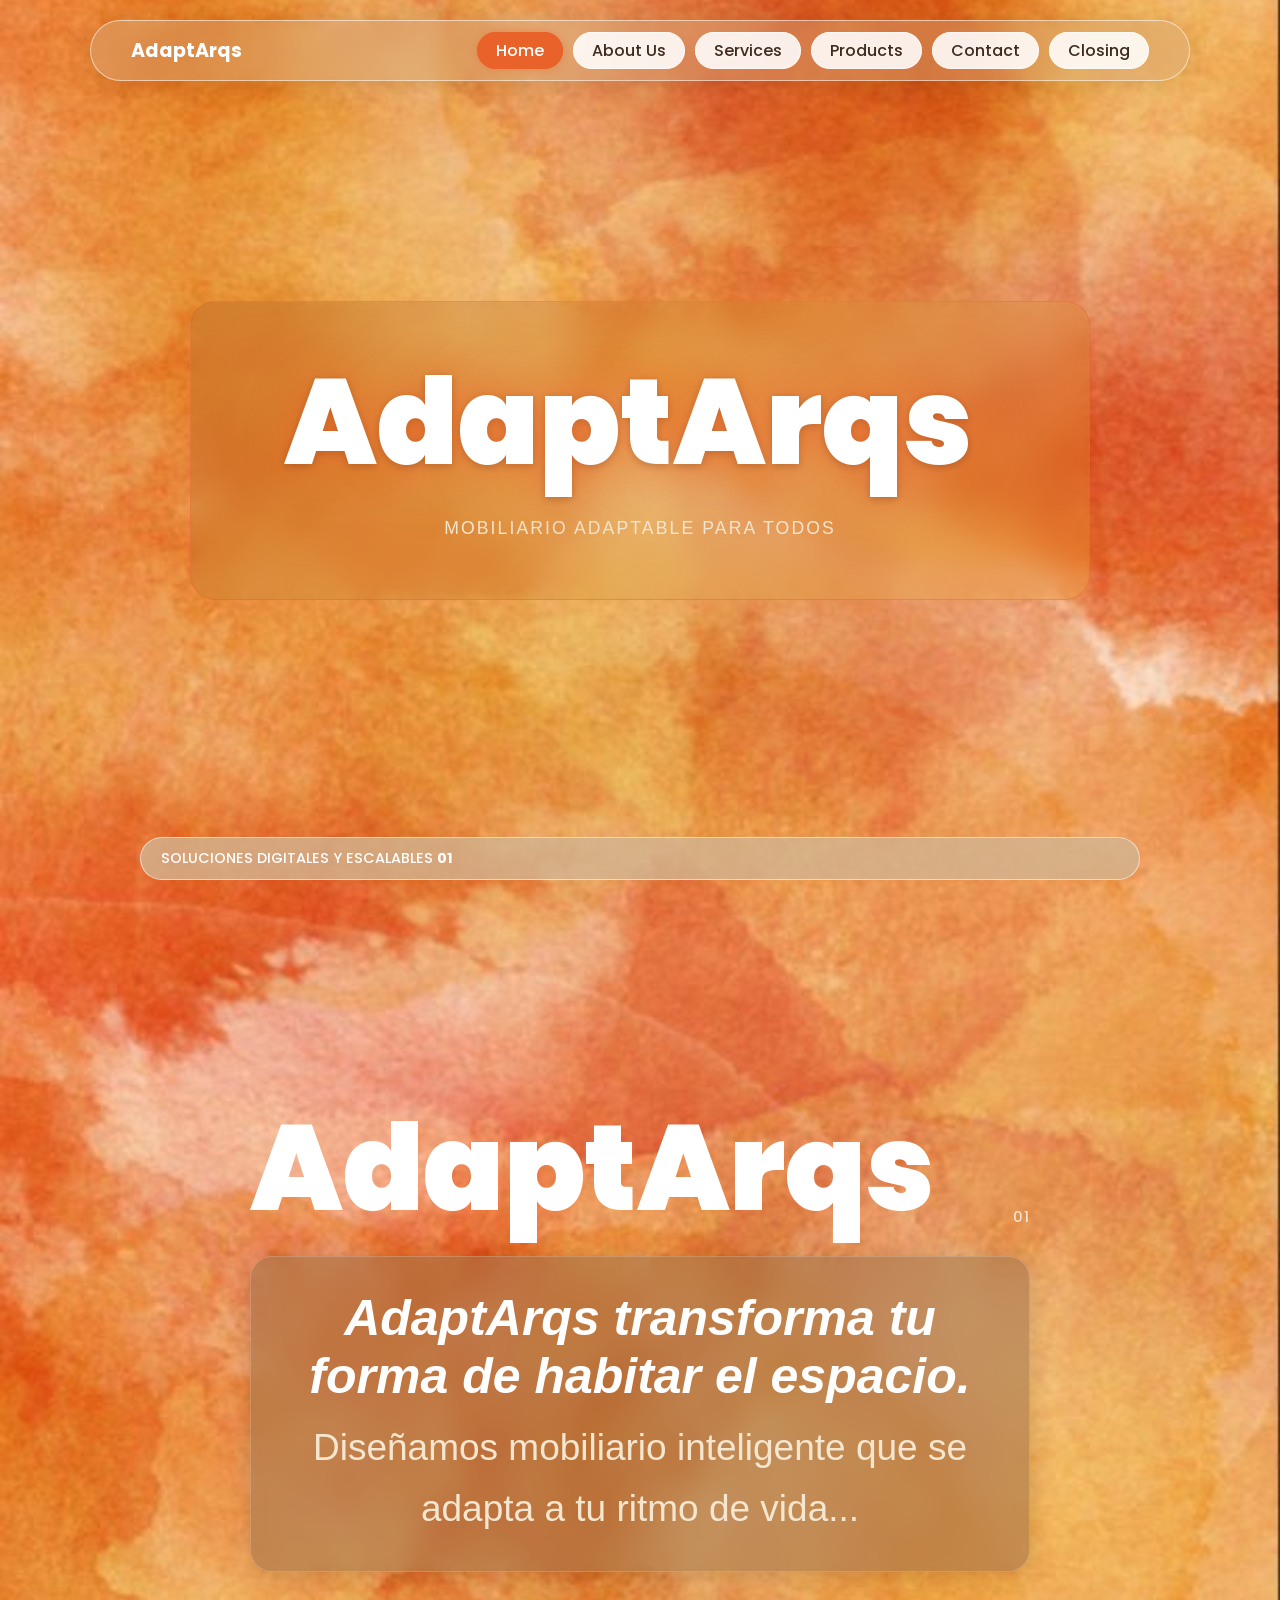
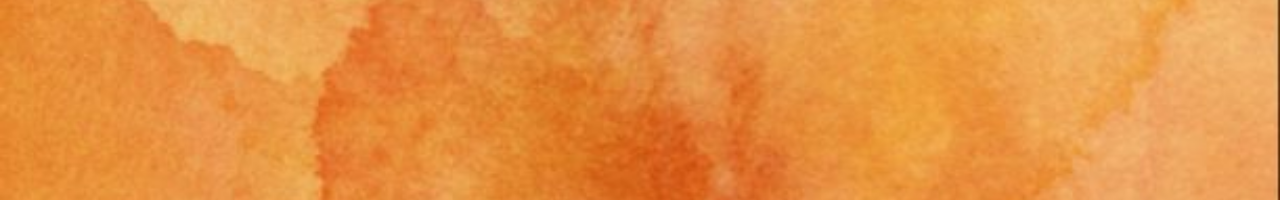
==== commit 3b1498e5: "Logo y portada: AdaptArqs en mayúsculas y minúsculas" ====
--- a/index.html
+++ b/index.html
@@ -96,7 +96,7 @@
 
   <!-- NAVBAR -->
   <header class="navbar">
-    <div class="logo">ADAPTARQS</div>
+    <div class="logo">AdaptArqs</div>
     <nav>
       <ul class="nav-links">
         <li><a href="#" class="active">Home</a></li>
@@ -112,7 +112,7 @@
   <!-- 🏠 HOME SECTION -->
   <section class="hero">
     <div class="hero-content">
-      <h1>ADAPTARQS</h1>
+      <h1>AdaptArqs</h1>
       <p>MOBILIARIO ADAPTABLE PARA TODOS</p>
     </div>
   </section>
--- a/style.css
+++ b/style.css
@@ -241,7 +241,8 @@
   font-size: clamp(3rem, 10vw, 120px);
   color: var(--text-primary);
   font-weight: 900;
-  margin-bottom: 15px;
+  /* espacio para las colas de la "p" y la "q" de AdaptArqs */
+  margin-bottom: 0.3em;
   line-height: 1;
   white-space: nowrap;
   transition: font-size 1s cubic-bezier(0.25, 0.46, 0.45, 0.94),
@@ -599,12 +600,31 @@
   transform: translateY(-8px);
 }
 
-.product-card img {
+.product-card img,
+.product-card video {
+  display: block;
   width: 100%;
   height: 200px;
   object-fit: cover;
   border-radius: 15px;
   margin-bottom: 15px;
+  background: rgba(195, 155, 110, 0.3);
+  box-shadow: 0 4px 8px rgba(0, 0, 0, 0.1);
+}
+
+/* Recorte para videos que traen texto en el borde inferior */
+.video-crop {
+  overflow: hidden;
+  border-radius: 15px;
+  margin-bottom: 15px;
+  box-shadow: 0 4px 8px rgba(0, 0, 0, 0.1);
+}
+
+.product-card .video-crop video {
+  margin-bottom: 0;
+  box-shadow: none;
+  transform: scale(var(--zoom, 1));
+  transform-origin: 50% 0;
 }
 
 .product-card h3 {
@@ -1081,7 +1101,8 @@
   .about-desc-card .lead { font-size: 1rem; }
 
   .product-card { min-width: 170px; flex: 0 0 170px; }
-  .product-card img { height: 140px; }
+  .product-card img,
+  .product-card video { height: 140px; }
 
   .about-team { flex-direction: column; align-items: center; }
   .member { width: 160px; }
